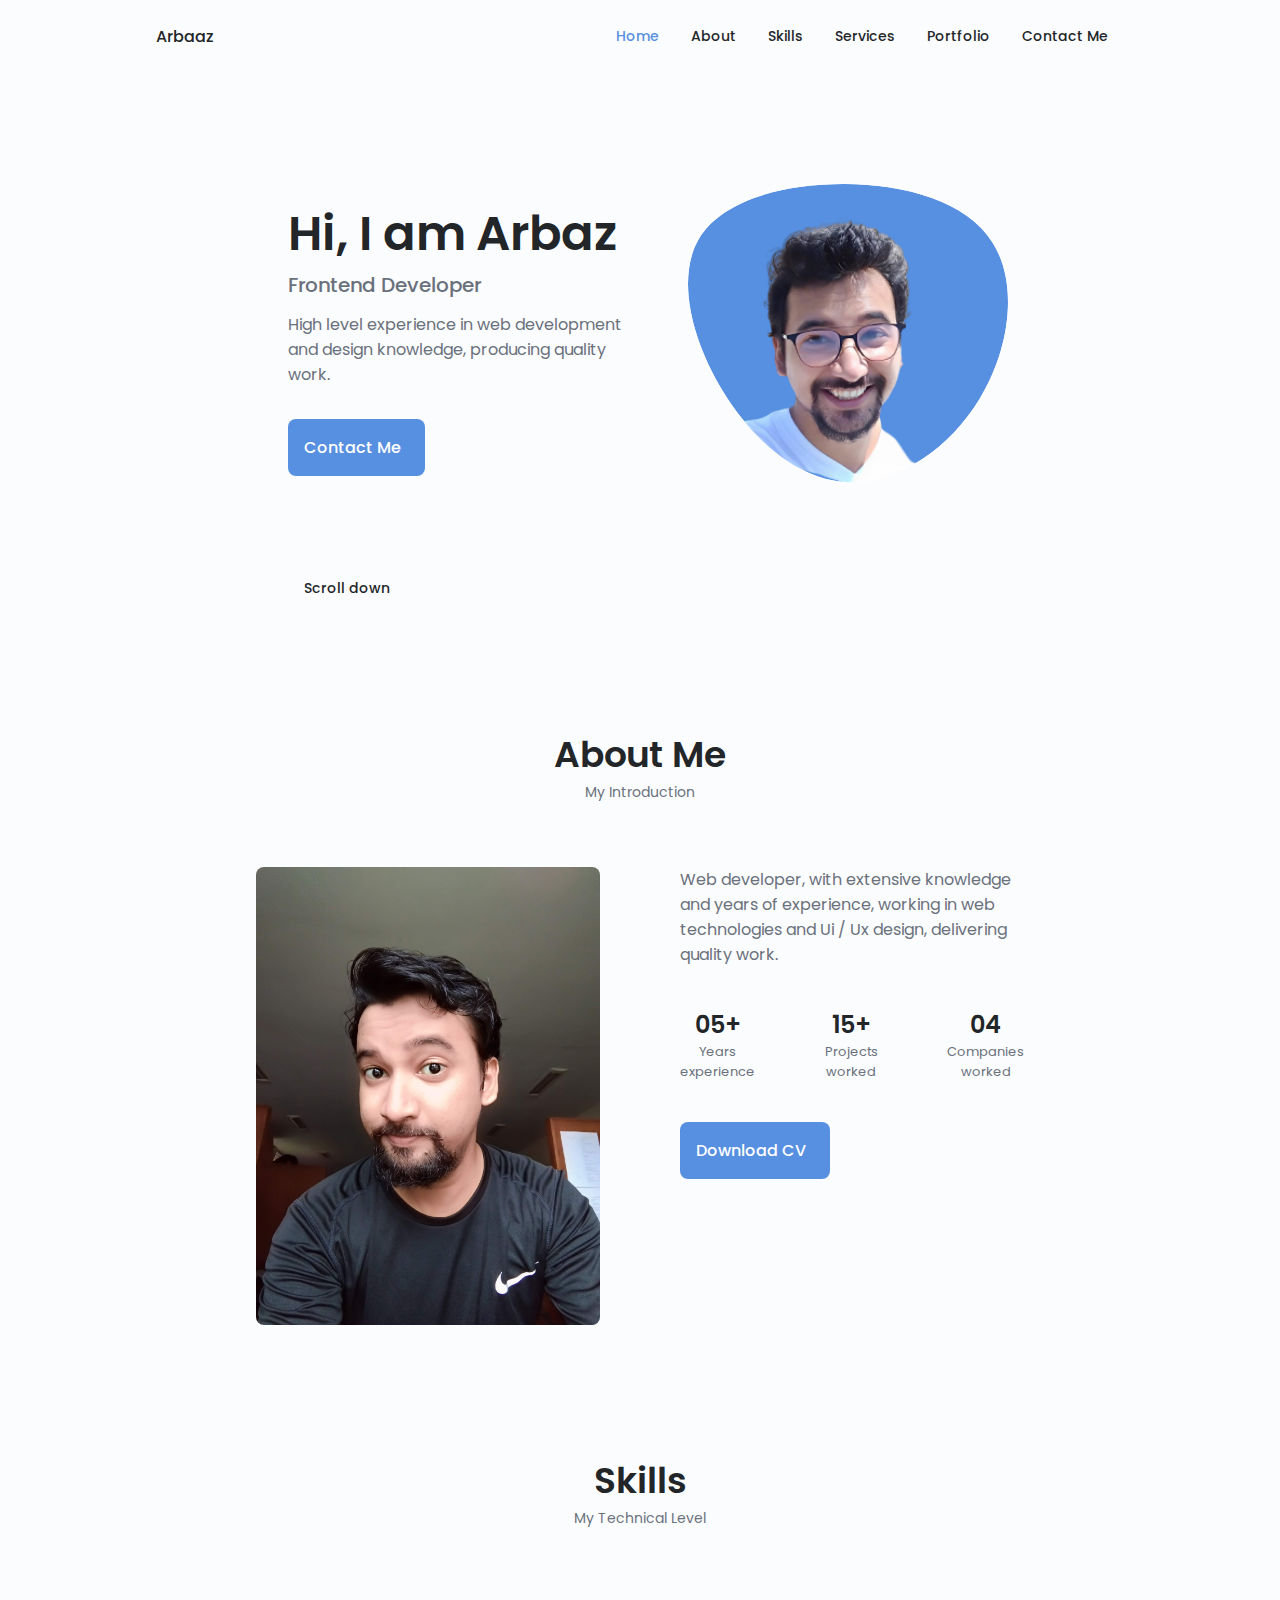
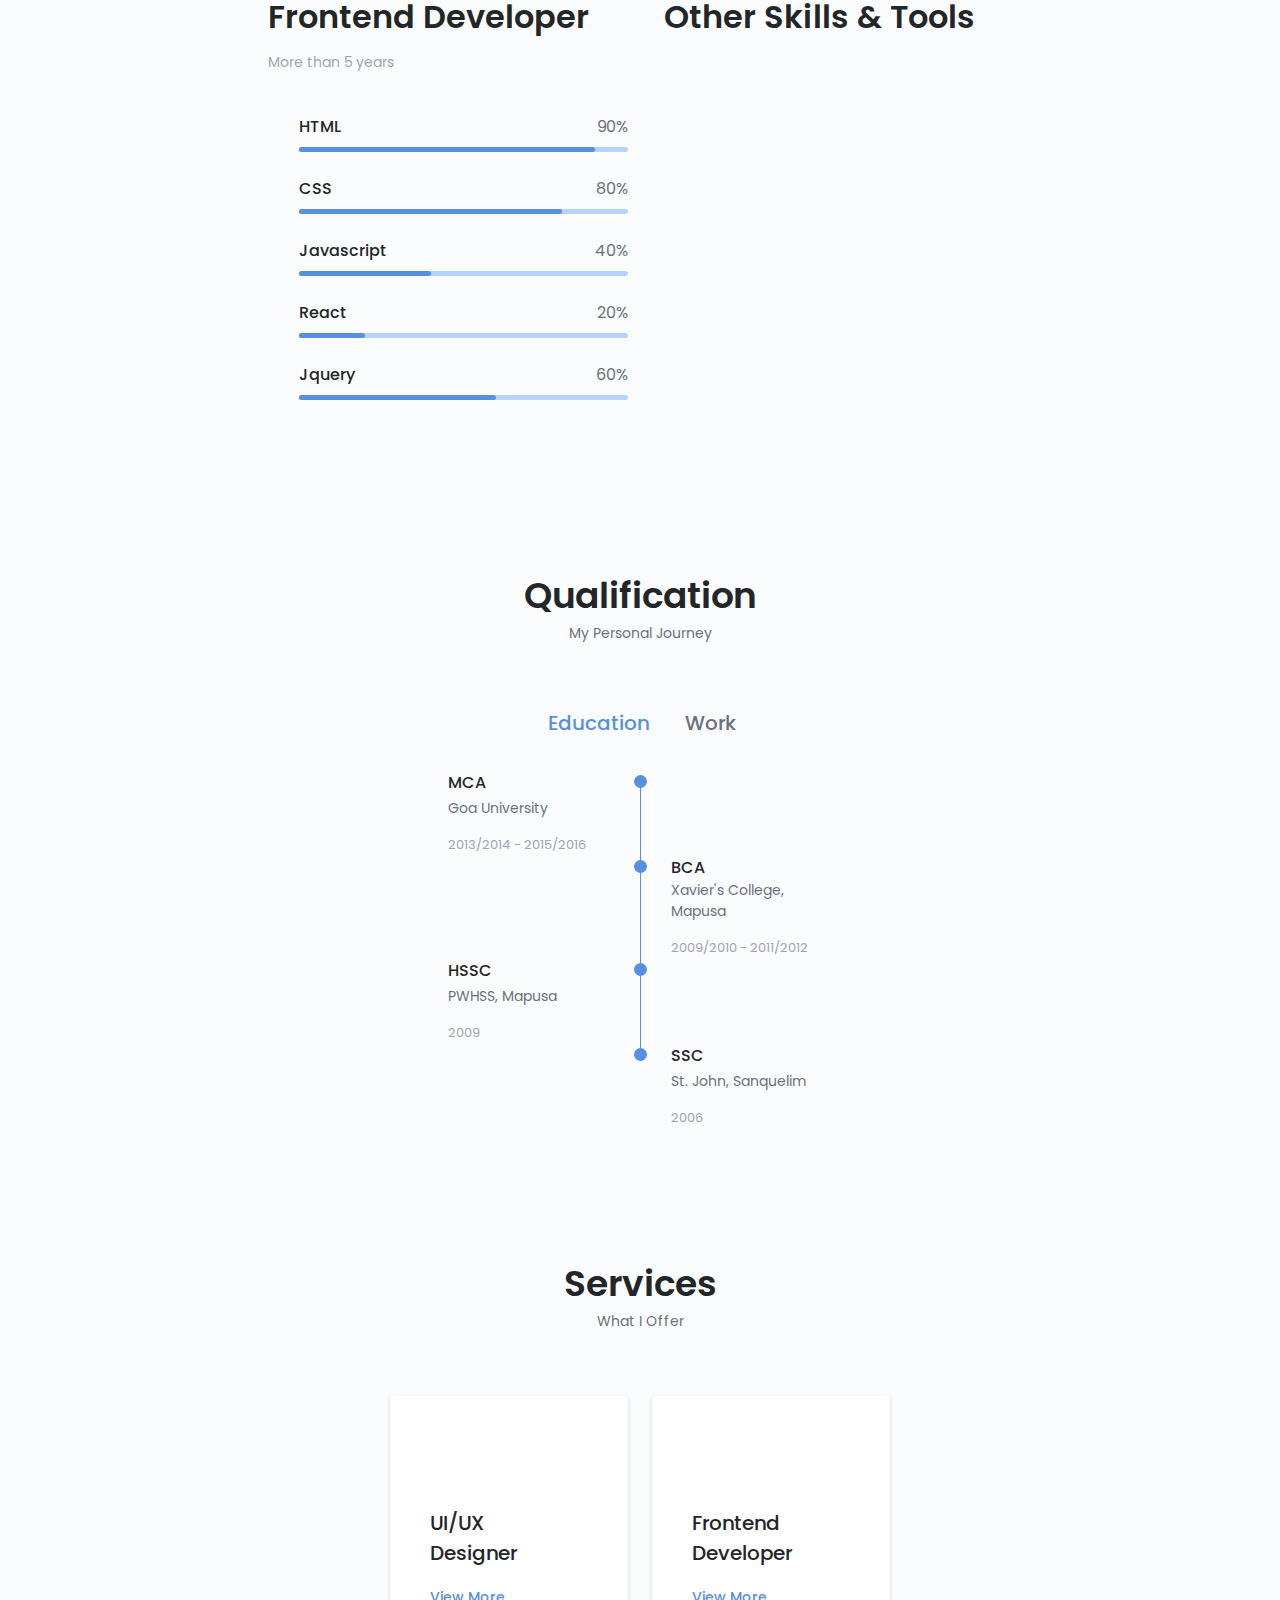
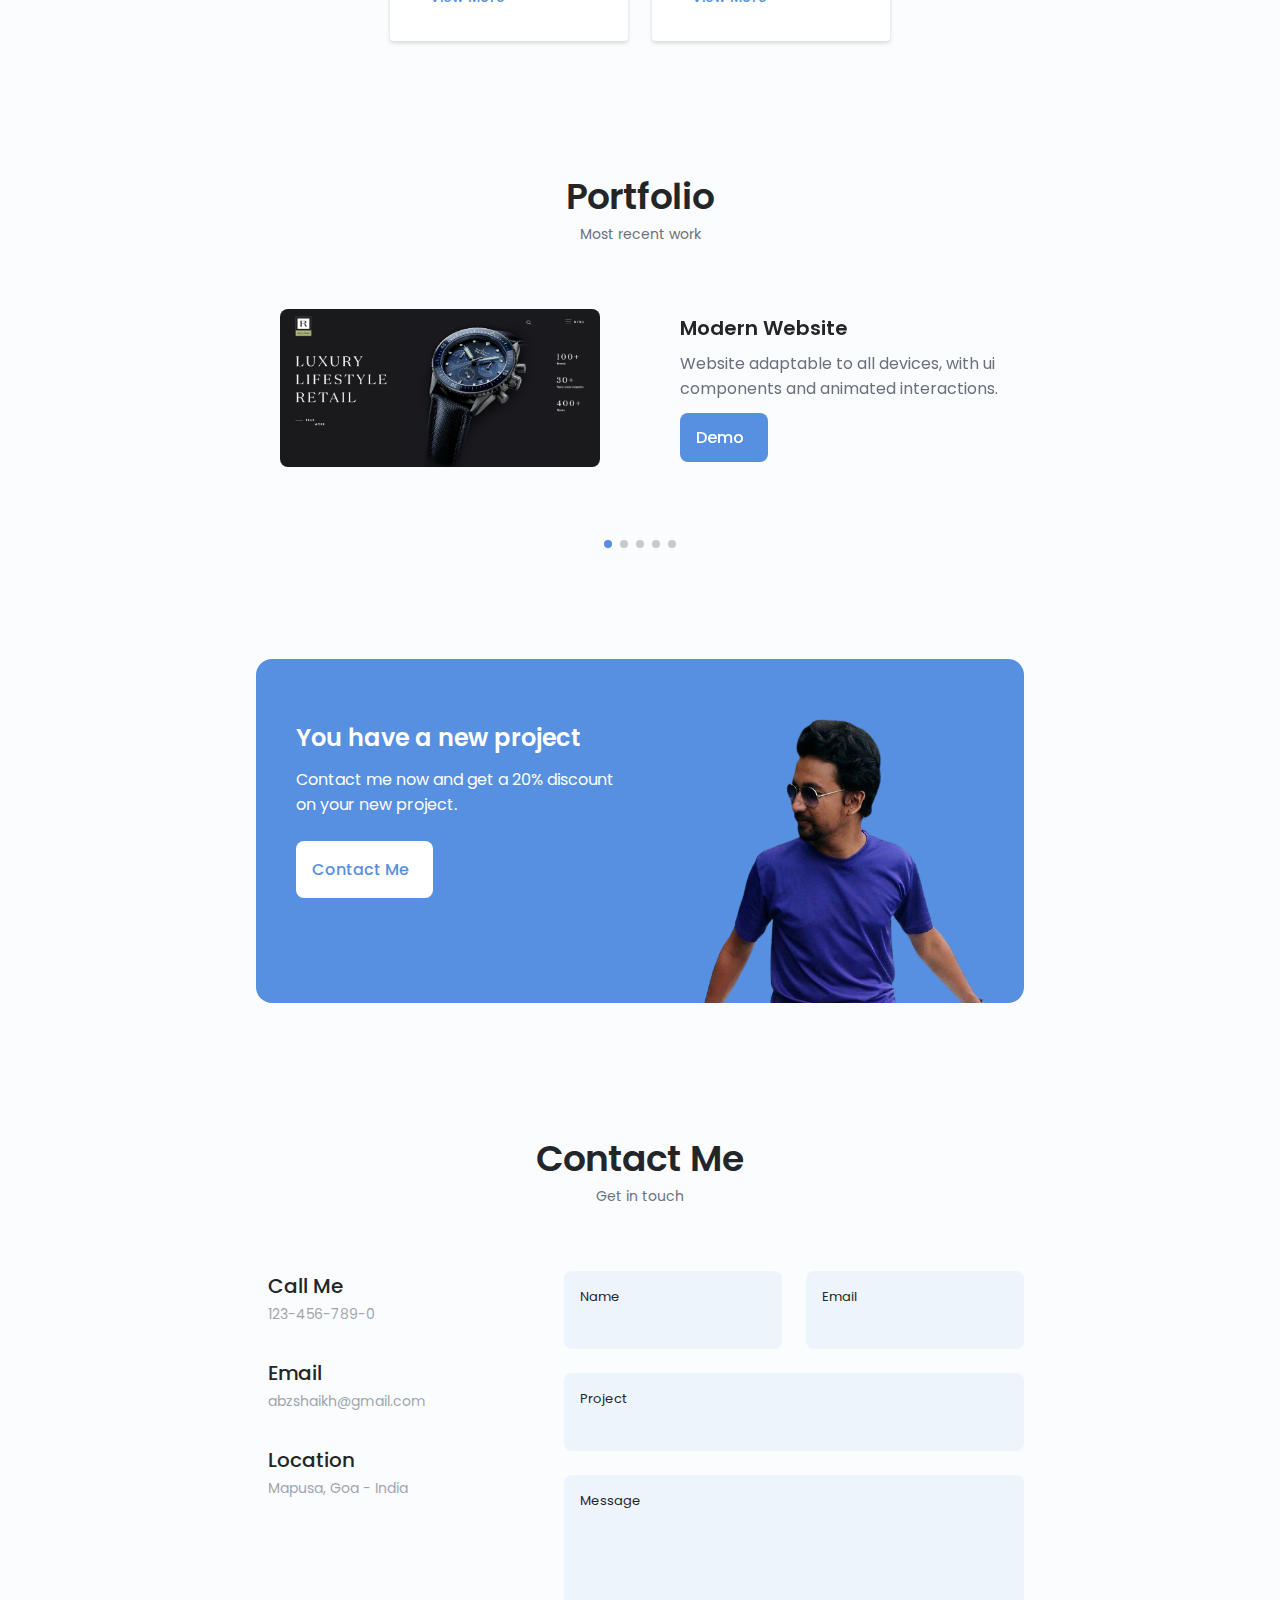
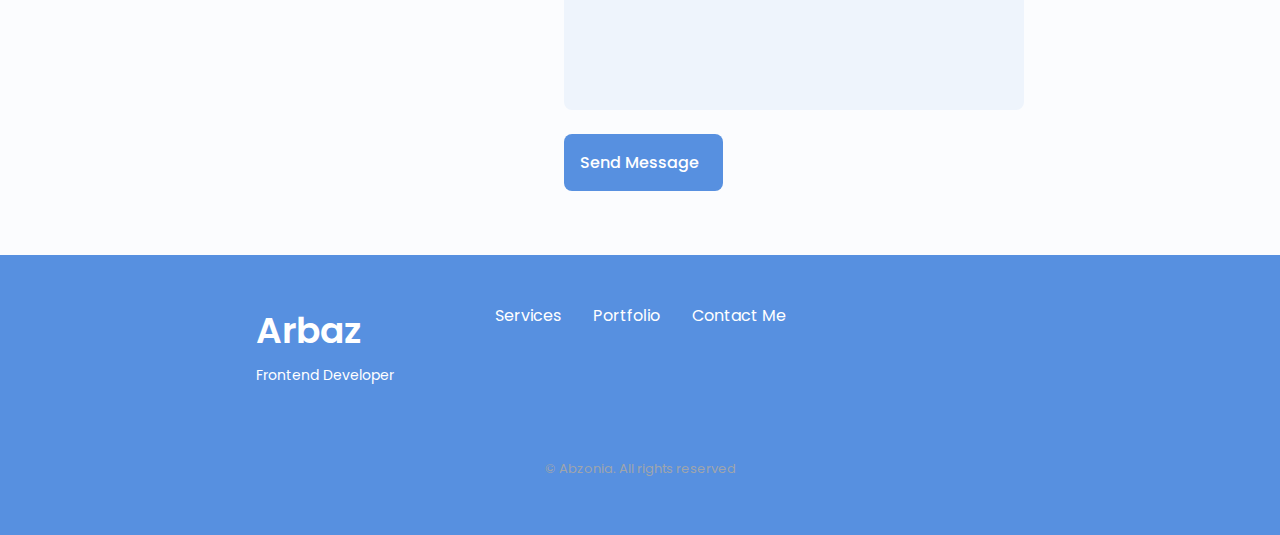
==== index.html @ 3b364644 "chnaged target of demo link" ====
<!DOCTYPE html>
    <html lang="en">
    <head>
        <meta charset="UTF-8">
        <meta name="viewport" content="width=device-width, initial-scale=1.0">

        <!--==================== UNICONS ====================-->
        <link rel="stylesheet" href="https://unicons.iconscout.com/release/v4.0.0/css/line.css">
        
        
        <!--==================== SWIPER CSS ====================-->
        <link rel="stylesheet" href="assets/css/swiper-bundle.min.css">
        
        <!--==================== CSS ====================-->
        <link rel="stylesheet" href="assets/css/styles.css">

        <title>Responsive Portfolio Website</title>
    </head>
    <body>
        <!--==================== HEADER ====================-->
        <header class="header" id="header">
            <nav class="nav container">
                <a href="#" class="nav__logo">Arbaaz</a>

                <div class="nav__menu" id="nav-menu">
                    <ul class="nav__list grid">
                        <li class="nav__item">
                            <a href="#home" class="nav__link active-link">
                                <i class="uil uil-estate nav__icon"></i> Home
                            </a>
                        </li>
                        <li class="nav__item">
                            <a href="#about" class="nav__link">
                                <i class="uil uil-user nav__icon"></i> About
                            </a>
                        </li>
                        <li class="nav__item">
                            <a href="#skills" class="nav__link">
                                <i class="uil uil-file-alt nav__icon"></i> Skills
                            </a>
                        </li>
                        <li class="nav__item">
                            <a href="#services" class="nav__link">
                                <i class="uil uil-briefcase-alt nav__icon"></i> Services
                            </a>
                        </li>
                        <li class="nav__item">
                            <a href="#portfolio" class="nav__link">
                                <i class="uil uil-scenery nav__icon"></i> Portfolio
                            </a>
                        </li>
                        <li class="nav__item">
                            <a href="#contact" class="nav__link">
                                <i class="uil uil-message nav__icon"></i> Contact Me
                            </a>
                        </li>
                    </ul>
                    <i class="uil uil-times nav__close" id="nav-close"></i>

                </div>

                <div class="nav__btns">
                    <!-- Theme change button -->
                    <i class="uil uil-moon change-theme" id="theme-button"></i>

                    <div class="nav__toggle" id="nav-toggle">
                        <i class="uil uil-apps"></i>
                    </div>
                </div>

            </nav>
        </header>

        <!--==================== MAIN ====================-->
        <main class="main">
            <!--==================== HOME ====================-->
            <section class="home section" id="home">
                <div class="home__container container grid">
                    <div class="home__content grid">
                        <div class="home__social">
                            <a href="https://www.linkedin.com/" target="_blank" class="home__social-icon">
                                <i class="uil uil-linkedin-alt"></i>
                            </a>
                            <a href="https://github.com/" target="_blank" class="home__social-icon">
                                <i class="uil uil-github-alt"></i>
                            </a>
                        </div>

                        <div class="home__img">
                            <svg class="home__blob" viewBox="0 0 200 187" xmlns="http://www.w3.org/2000/svg" xmlns:xlink="http://www.w3.org/1999/xlink">
                                <mask id="mask0" mask-type="alpha">
                                    <path d="M190.312 36.4879C206.582 62.1187 201.309 102.826 182.328 134.186C163.346 165.547 
                                    130.807 187.559 100.226 186.353C69.6454 185.297 41.0228 161.023 21.7403 129.362C2.45775 
                                    97.8511 -7.48481 59.1033 6.67581 34.5279C20.9871 10.1032 59.7028 -0.149132 97.9666 
                                    0.00163737C136.23 0.303176 174.193 10.857 190.312 36.4879Z"/>
                                </mask>
                                <g mask="url(#mask0)">
                                    <path d="M190.312 36.4879C206.582 62.1187 201.309 102.826 182.328 134.186C163.346 
                                    165.547 130.807 187.559 100.226 186.353C69.6454 185.297 41.0228 161.023 21.7403 
                                    129.362C2.45775 97.8511 -7.48481 59.1033 6.67581 34.5279C20.9871 10.1032 59.7028 
                                    -0.149132 97.9666 0.00163737C136.23 0.303176 174.193 10.857 190.312 36.4879Z"/>
                                    <image class="home__blob-img" x='-95' y="-30" href="assets/img/top-removebg.png"/>
                                </g>
                            </svg>
                        </div>

                        <div class="home__data">
                            <h1 class="home__title">Hi, I am Arbaz</h1>
                            <h3 class="home__subtitle">Frontend Developer</h3>
                            <p class="home__description">High level experience in web development and design knowledge, producing quality work.</p>
                            <a href="#contact" class="button button--flex">
                                Contact Me <i class="uil uil-message button__icon"></i>
                            </a>
                        </div>

                    </div>

                    <div class="home__scroll">
                        <a href="#about" class="home__scroll-button button--flex">
                            <i class="uil uil-mouse-alt home__scroll-mouse"></i>
                            <span class="home__scroll-name">Scroll down</span>
                            <i class="uil uil-arrow-down home__scroll-arrow"></i>
                        </a>
                    </div>

                </div>
            </section>

            <!--==================== ABOUT ====================-->
            <section class="about section" id="about">
                <h2 class="section__title">About Me</h2>
                <span class="section__subtitle">My Introduction</span>

                <div class="about__container container grid">
                    <img src="assets/img/middle.jpg" alt="" class="about__img">

                    <div class="about__data">
                        <p class="about__description">Web developer, with extensive knowledge and years of experience, working in web technologies and Ui / Ux design, delivering quality work.</p>
                        
                        <div class="about__info">
                            <div>
                                <span class="about__info-title">05+</span>
                                <span class="about__info-name">Years <br> experience</span>
                            </div>
                            <div>
                                <span class="about__info-title">15+</span> <!--18 total-->
                                <span class="about__info-name">Projects <br> worked</span>
                            </div>
                            <div>
                                <span class="about__info-title">04</span>
                                <span class="about__info-name">Companies <br> worked</span>
                            </div>
                        </div>

                        <div class="about__buttons">
                            <a download="" href="assets/pdf/Arbaaz.pdf" class="button button--flex">
                                Download CV <i class="uil uil-download-alt button__icon"></i>
                            </a>
                        </div>
                    </div>
                </div>
            </section>

            <!--==================== SKILLS ====================-->
            <section class="skills section" id="skills">
                <h2 class="section__title">Skills</h2>
                <span class="section__subtitle">My Technical Level</span>

                <div class="skills__container container grid">
                    <div>

                        <!-- SKILL 1 -->
                        <div class="skills__content skills__open">
                            <div class="skills__header">
                                <i class="uil uil-brackets-curly skills__icon"></i>

                                <div>
                                    <h1 class="skills__titles">Frontend Developer</h1>
                                    <span class="skills__subtitle">More than 5 years</span>
                                </div>

                                <i class="uil uil-angle-down skills__arrow"></i>
                            </div>

                            <div class="skills__list grid">

                                <div class="skills__data">
                                    <div class="skills__titles">
                                        <h3 class="skills__name">HTML</h3>
                                        <span class="skills__number">90%</span>
                                    </div>
                                    <div class="skills__bar">
                                        <span class="skills__percentage skills__html"></span>
                                    </div>
                                </div>

                                <div class="skills__data">
                                    <div class="skills__titles">
                                        <h3 class="skills__name">CSS</h3>
                                        <span class="skills__number">80%</span>
                                    </div>
                                    <div class="skills__bar">
                                        <span class="skills__percentage skills__css"></span>
                                    </div>
                                </div>

                                <div class="skills__data">
                                    <div class="skills__titles">
                                        <h3 class="skills__name">Javascript</h3>
                                        <span class="skills__number">40%</span>
                                    </div>
                                    <div class="skills__bar">
                                        <span class="skills__percentage skills__js"></span>
                                    </div>
                                </div>

                                <div class="skills__data">
                                    <div class="skills__titles">
                                        <h3 class="skills__name">React</h3>
                                        <span class="skills__number">20%</span>
                                    </div>
                                    <div class="skills__bar">
                                        <span class="skills__percentage skills__react"></span>
                                    </div>
                                </div>

                                <div class="skills__data">
                                    <div class="skills__titles">
                                        <h3 class="skills__name">Jquery</h3>
                                        <span class="skills__number">60%</span>
                                    </div>
                                    <div class="skills__bar">
                                        <span class="skills__percentage skills__jquery"></span>
                                    </div>
                                </div>

                            </div>
                        </div>

                    </div>

                    <div>
                        <!-- SKILL 2 -->
                        <div class="skills__content skills__close">
                            <div class="skills__header">
                                <i class="uil uil-constructor skills__icon"></i>

                                <div>
                                    <h1 class="skills__titles">Other Skills & Tools</h1>
                                    <!-- <span class="skills__subtitle">More than 5 years</span> -->
                                </div>

                                <i class="uil uil-angle-down skills__arrow"></i>
                            </div>

                            <div class="skills__list grid">

                                <div class="skills__data">
                                    <div class="skills__titles">
                                        <h3 class="skills__name">GSAP</h3>
                                        <span class="skills__number">40%</span>
                                    </div>
                                    <div class="skills__bar">
                                        <span class="skills__percentage skills__gsap"></span>
                                    </div>
                                </div>

                                <div class="skills__data">
                                    <div class="skills__titles">
                                        <h3 class="skills__name">Figma</h3>
                                        <span class="skills__number">30%</span>
                                    </div>
                                    <div class="skills__bar">
                                        <span class="skills__percentage skills__figma"></span>
                                    </div>
                                </div>

                                <div class="skills__data">
                                    <div class="skills__titles">
                                        <h3 class="skills__name">Communication</h3>
                                        <span class="skills__number">90%</span>
                                    </div>
                                    <div class="skills__bar">
                                        <span class="skills__percentage skills__comm"></span>
                                    </div>
                                </div>

                                <div class="skills__data">
                                    <div class="skills__titles">
                                        <h3 class="skills__name">Leadership</h3>
                                        <span class="skills__number">70%</span>
                                    </div>
                                    <div class="skills__bar">
                                        <span class="skills__percentage skills__lead"></span>
                                    </div>
                                </div>

                                <div class="skills__data">
                                    <div class="skills__titles">
                                        <h3 class="skills__name">Concrete5</h3>
                                        <span class="skills__number">40%</span>
                                    </div>
                                    <div class="skills__bar">
                                        <span class="skills__percentage skills__c5"></span>
                                    </div>
                                </div>

                            </div>
                        </div>
                    </div>
                </div>
            </section>

            <!--==================== QUALIFICATION ====================-->
            <section class="qualification section">
                <h2 class="section__title">Qualification</h2>
                <span class="section__subtitle">My Personal Journey</span>

                <div class="qualification__container container">
                    <div class="qualification__tabs">
                        <div class="qualification__button button--flex qualification__active" data-target='#education'>
                            <i class="uil uil-graduation-cap qualification__icon"></i>
                            Education
                        </div>
                        <div class="qualification__button button--flex" data-target="#work">
                            <i class="uil uil-briefcase-alt qualification__icon"></i>
                            Work
                        </div>
                    </div>

                    <div class="qualification__sections">
                        <!-- Qualification content 1 -->
                        <div class="qualification__content qualification__active" data-content id="education">
                            <!-- Qualification 1 -->
                            <div class="qualification__data">
                                <div>
                                    <h3 class="qualification__title">MCA</h3>
                                    <span class="qualification__subtitle">Goa University</span>
                                    <div class="qualification__calendar">
                                        <i class="uil uil-calendar-alt"></i>
                                        2013/2014 - 2015/2016
                                    </div>
                                </div>

                                <div>
                                    <span class="qualification__rounder"></span>
                                    <span class="qualification__line"></span>
                                </div>
                            </div>

                            <!-- Qualification 2 -->
                            <div class="qualification__data">
                                <div></div>
                                <div>
                                    <span class="qualification__rounder"></span>
                                    <span class="qualification__line"></span>
                                </div>
                                <div>
                                    <h3 class="qualification__title">BCA</h3>
                                    <span class="qualification__subtitle">Xavier's College, Mapusa</span>
                                    <div class="qualification__calendar">
                                        <i class="uil uil-calendar-alt"></i>
                                        2009/2010 - 2011/2012
                                    </div>
                                </div>
                            </div>

                            <!-- Qualification 3 -->
                            <div class="qualification__data">
                                <div>
                                    <h3 class="qualification__title">HSSC</h3>
                                    <span class="qualification__subtitle">PWHSS, Mapusa</span>
                                    <div class="qualification__calendar">
                                        <i class="uil uil-calendar-alt"></i>
                                        2009
                                    </div>
                                </div>

                                <div>
                                    <span class="qualification__rounder"></span>
                                    <span class="qualification__line"></span>
                                </div>
                            </div>

                            <!-- Qualification 4 -->
                            <div class="qualification__data">
                                <div></div>
                                <div>
                                    <span class="qualification__rounder"></span>
                                    <!-- <span class="qualification__line"></span> -->
                                </div>
                                <div>
                                    <h3 class="qualification__title">SSC</h3>
                                    <span class="qualification__subtitle">St. John, Sanquelim</span>
                                    <div class="qualification__calendar">
                                        <i class="uil uil-calendar-alt"></i>
                                        2006
                                    </div>
                                </div>
                            </div>

                        </div>

                        <!-- Qualification content 2 -->
                        <div class="qualification__content" data-content id="work">
                            <!-- Qualification 1 -->
                            <div class="qualification__data">
                                <div>
                                    <h3 class="qualification__title">Senior Software Engineer</h3>
                                    <span class="qualification__subtitle">Bidchat Software Development Pvt Ltd</span>
                                    <div class="qualification__calendar">
                                        <i class="uil uil-calendar-alt"></i>
                                        September 2021 - present
                                    </div>
                                </div>

                                <div>
                                    <span class="qualification__rounder"></span>
                                    <span class="qualification__line"></span>
                                </div>
                            </div>

                            <!-- Qualification 2 -->
                            <div class="qualification__data">
                                <div></div>
                                <div>
                                    <span class="qualification__rounder"></span>
                                    <span class="qualification__line"></span>
                                </div>
                                <div>
                                    <h3 class="qualification__title">Senior Frontend Developer</h3>
                                    <span class="qualification__subtitle">TenTwenty Digital Agency</span>
                                    <div class="qualification__calendar">
                                        <i class="uil uil-calendar-alt"></i>
                                        July 2020 - September 2021
                                    </div>
                                </div>
                            </div>

                            <!-- Qualification 3 -->
                            <div class="qualification__data">
                                <div>
                                    <h3 class="qualification__title">Lead UI Developer</h3>
                                    <span class="qualification__subtitle">Integrina Technologies Pvt Ltd</span>
                                    <div class="qualification__calendar">
                                        <i class="uil uil-calendar-alt"></i>
                                        June 2016 - March 2020
                                    </div>
                                </div>

                                <div>
                                    <span class="qualification__rounder"></span>
                                    <span class="qualification__line"></span>
                                </div>
                            </div>

                            <!-- Qualification 4 -->
                            <div class="qualification__data">
                                <div></div>
                                <div>
                                    <span class="qualification__rounder"></span>
                                    <!-- <span class="qualification__line"></span> -->
                                </div>
                                <div>
                                    <h3 class="qualification__title">Intern</h3>
                                    <span class="qualification__subtitle">Anant Infomedia Pvt Ltd</span>
                                    <div class="qualification__calendar">
                                        <i class="uil uil-calendar-alt"></i>
                                        Jan 2016 - May 2016
                                    </div>
                                </div>
                            </div>

                        </div>
                    </div>
                </div>

            </section>

            <!--==================== SERVICES ====================-->
            <section class="services section" id="services">
                <h2 class="section__title">Services</h2>
                <span class="section__subtitle">What I Offer</span>

                <div class="services__container container grid">
                    <!-- Services 1 -->
                    <div class="services__content">
                        <div>
                            <i class="uil uil-web-grid services__icon"></i>
                            <h3 class="services__title">UI/UX <br> Designer</h3>
                        </div>

                        <span class="button button--flex button--small button--link services__button">
                            View More
                            <i class="uil uil-arrow-right button__icon"></i>
                        </span>

                        <div class="services__modal">
                            <div class="services__modal-content">
                                <h4 class="services__modal-title">UI/UX <br> Designer</h4>
                                <i class="uil uil-times services__modal-close"></i>

                                <ul class="services__modal-sevices grid">
                                    <li class="services__modal-service">
                                        <i class="uil uil-check-circle services__modal-icon"></i>
                                        <p>I develop the user interface.</p>
                                    </li>
                                    <li class="services__modal-service">
                                        <i class="uil uil-check-circle services__modal-icon"></i>
                                        <p>I develop the wireframe and design.</p>
                                    </li>
                                    <li class="services__modal-service">
                                        <i class="uil uil-check-circle services__modal-icon"></i>
                                        <p>I create ux element interactions.</p>
                                    </li>
                                    <li class="services__modal-service">
                                        <i class="uil uil-check-circle services__modal-icon"></i>
                                        <p>I create the color theme to match your brand.</p>
                                    </li>
                                </ul>
                            </div>
                        </div>

                    </div>

                    <!-- Services 2 -->
                    <div class="services__content">
                        <div>
                            <i class="uil uil-arrow services__icon"></i>
                            <h3 class="services__title">Frontend <br> Developer</h3>
                        </div>

                        <span class="button button--flex button--small button--link services__button">
                            View More
                            <i class="uil uil-arrow-right button__icon"></i>
                        </span>

                        <div class="services__modal">
                            <div class="services__modal-content">
                                <h4 class="services__modal-title">Frontend <br> Developer</h4>
                                <i class="uil uil-times services__modal-close"></i>

                                <ul class="services__modal-sevices grid">
                                    <li class="services__modal-service">
                                        <i class="uil uil-check-circle services__modal-icon"></i>
                                        <p>Identify all elements required for the website.</p>
                                    </li>
                                    <li class="services__modal-service">
                                        <i class="uil uil-check-circle services__modal-icon"></i>
                                        <p>Web page development.</p>
                                    </li>
                                    <li class="services__modal-service">
                                        <i class="uil uil-check-circle services__modal-icon"></i>
                                        <p>Create 1:1 ratio of website based on wireframe.</p>
                                    </li>
                                    <li class="services__modal-service">
                                        <i class="uil uil-check-circle services__modal-icon"></i>
                                        <p>Use standard development practice for quick and easy development.</p>
                                    </li>
                                </ul>
                            </div>
                        </div>

                    </div>
                </div>
                

            </section>

            <!--==================== PORTFOLIO ====================-->
            <section class="portfolio section" id="portfolio">
                <h2 class="section__title">Portfolio</h2>
                <span class="section__subtitle">Most recent work</span>

                <div class="portfolio__container container swiper mySwiper">
                    <div class="swiper-wrapper">
                        <!-- Portfolio 1 -->
                        <div class="portfolio__content grid swiper-slide">
                            <img src="assets/img/rivoli.jpg" alt="" class="portfolio__img">

                            <div class="portfolio__data">
                                <h3 class="portfolio__title">Modern Website</h3>
                                <p class="portfolio__description">Website adaptable to all devices, with ui components and animated interactions.</p>

                                <a href="https://abzshaikh.github.io/rivoli/" target="_blank" class="button button--flex button--small portfolio__button">
                                    Demo
                                    <i class="uil uil-arrow-right button__icon"></i>
                                </a>
                            </div>
                        </div>

                        <!-- Portfolio 2 -->
                        <div class="portfolio__content grid swiper-slide">
                            <img src="assets/img/business.jpg" alt="" class="portfolio__img">

                            <div class="portfolio__data">
                                <h3 class="portfolio__title">Business Template Design</h3>
                                <p class="portfolio__description">Website adaptable to all devices.</p>

                                <a href="https://abzshaikh.github.io/business/" target="_blank" class="button button--flex button--small portfolio__button">
                                    Demo
                                    <i class="uil uil-arrow-right button__icon"></i>
                                </a>
                            </div>
                        </div>

                        <!-- Portfolio 3 -->
                        <div class="portfolio__content grid swiper-slide">
                            <img src="assets/img/verbal.jpg" alt="" class="portfolio__img">

                            <div class="portfolio__data">
                                <h3 class="portfolio__title">Store Website Design</h3>
                                <p class="portfolio__description">Website with ui components and animated interactions. Not adaptable to all devices.</p>

                                <a href="https://abzshaikh.github.io/verbalvisual/" target="_blank" class="button button--flex button--small portfolio__button">
                                    Demo
                                    <i class="uil uil-arrow-right button__icon"></i>
                                </a>
                            </div>
                        </div>

                        <!-- Portfolio 4 -->
                        <div class="portfolio__content grid swiper-slide">
                            <img src="assets/img/todolist.jpg" alt="" class="portfolio__img">

                            <div class="portfolio__data">
                                <h3 class="portfolio__title">To Do List</h3>
                                <p class="portfolio__description">Website adaptable to all devices. React-app with local storage.</p>

                                <a href="https://abzshaikh.github.io/to-do-app/" target="_blank" class="button button--flex button--small portfolio__button">
                                    Demo
                                    <i class="uil uil-arrow-right button__icon"></i>
                                </a>
                            </div>
                        </div>

                        <!-- Portfolio 5 -->
                        <div class="portfolio__content grid swiper-slide">
                            <img src="assets/img/socialbook.jpg" alt="" class="portfolio__img">

                            <div class="portfolio__data">
                                <h3 class="portfolio__title">Facebook like template</h3>
                                <p class="portfolio__description">Website with ui components similar to facebook. Not adaptable to all devices.</p>

                                <a href="https://abzshaikh.github.io/Social-Book/" target="_blank" class="button button--flex button--small portfolio__button">
                                    Demo
                                    <i class="uil uil-arrow-right button__icon"></i>
                                </a>
                            </div>
                        </div>


                    </div>

                    <div class="swiper-button-next">
                        <i class="uil uil-angle-right-b swiper__portfolio-icon"></i>
                    </div>
                    <div class="swiper-button-prev">
                        <i class="uil uil-angle-left-b swiper__portfolio-icon"></i>
                    </div>
                    <div class="swiper-pagination"></div>
                </div>
            </section>

            <!--==================== PROJECT IN MIND ====================-->
            <section class="project section">
                <div class="project__bg">
                    <div class="project__container container grid">
                        <div class="project__data">
                            <h2 class="project__title">You have a new project</h2>
                            <p class="project__description">Contact me now and get a 20% discount on your new project.</p>

                            <a href="#contact" class="button button--flex button--white">
                                Contact Me
                                <i class="uil uil-message project__icon button__icon"></i>
                            </a>
                        </div>
                        
                        <img src="assets/img/bottom.png" alt="" class="project__img">
                    </div>
                </div>
            </section>

            <!--==================== TESTIMONIAL ====================-->
            <!-- <section class="testimonial section">
                

            </section> -->

            <!--==================== CONTACT ME ====================-->
            <section class="contact section" id="contact">
                <h2 class="section__title">Contact Me</h2>
                <span class="section__subtitle">Get in touch</span>

                <div class="contact__container container grid">
                    <div>
                        <div class="contact__information">
                            <i class="uil uil-phone contact__icon"></i>

                            <div>
                                <h3 class="contact__title">Call Me</h3>
                                <span class="contact__subtitle">123-456-789-0</span>
                            </div>
                        </div>

                        <div class="contact__information">
                            <i class="uil uil-envelope contact__icon"></i>

                            <div>
                                <h3 class="contact__title">Email</h3>
                                <span class="contact__subtitle">abzshaikh@gmail.com</span>
                            </div>
                        </div>

                        <div class="contact__information">
                            <i class="uil uil-map-marker contact__icon"></i>

                            <div>
                                <h3 class="contact__title">Location</h3>
                                <span class="contact__subtitle">Mapusa, Goa - India</span>
                            </div>
                        </div>
                    </div>

                    <form action="" class="contact__form grid">
                        <div class="contact__inputs grid">
                            <div class="contact__content">
                                <label for="" class="contact__label">Name</label>
                                <input type="text" class="contact__input">
                            </div>

                            <div class="contact__content">
                                <label for="" class="contact__label">Email</label>
                                <input type="email" class="contact__input">
                            </div>
                        </div>

                        <div class="contact__content">
                            <label for="" class="contact__label">Project</label>
                            <input type="text" class="contact__input">
                        </div>
                        <div class="contact__content">
                            <label for="" class="contact__label">Message</label>
                            <textarea name="" id="" cols="0" rows="7" class="contact__input"></textarea>
                        </div>

                        <div>
                            <a href="#" class="button button--flex">
                                Send Message
                                <i class="uil uil-message button__icon"></i>
                            </a>
                        </div>
                    </form>
                </div>
            </section>
        </main>

        <!--==================== FOOTER ====================-->
        <footer class="footer">
            <div class="footer__bg">
                <div class="footer__container container grid">
                    <div>
                        <h1 class="footer__title">Arbaz</h1>
                        <span class="footer__subtitle">Frontend Developer</span>
                    </div>

                    <ul class="footer__links">
                        <li>
                            <a href="#services" class="footer__link">Services</a>
                        </li>
                        <li>
                            <a href="#portfolio" class="footer__link">Portfolio</a>
                        </li>
                        <li>
                            <a href="#contact" class="footer__link">Contact Me</a>
                        </li>
                    </ul>

                    <div class="footer__socials">
                        <a href="https://www.facebook.com/" target="_blank" class="footer__social">
                            <i class="uil uil-facebook-f"></i>
                        </a>
                        <a href="https://www.instagram.com/" target="_blank" class="footer__social">
                            <i class="uil uil-instagram"></i>
                        </a>
                    </div>

                </div>

                <p class="footer__copy">&#169; Abzonia. All rights reserved</p>
            </div>
        </footer>
        
        <!--==================== SCROLL TOP ====================-->
        <a href="#" class="scrollup" id="scroll-up">
            <i class="uil uil-arrow-up scrollup__icon"></i>
        </a>
        

        <!--==================== SWIPER JS ====================-->
        <script src="assets/js/swiper-bundle.min.js"></script>

        <!--==================== MAIN JS ====================-->
        <script src="assets/js/main.js"></script>
    </body>
</html>
---- assets/css/styles.css ----
/*==================== GOOGLE FONTS ====================*/
@import url("https://fonts.googleapis.com/css2?family=Poppins:wght@400;500;600&display=swap");

/*==================== VARIABLES CSS ====================*/
:root {
  --header-height: 3rem;

  /*========== Colors ==========*/
  /* Change favorite color */
  --hue-color: 250; /*Purple 250 - Green 142 - Blue 230 - Pink 340*/

  /* HSL color mode */
  --first-color: hsl(var(--hue-color), 69%, 61%);
  --first-color-second: hsl(var(--hue-color), 69%, 61%);
  --first-color-alt: hsl(var(--hue-color), 57%, 53%);
  --first-color-lighter: hsl(var(--hue-color), 92%, 85%);
  --title-color: hsl(var(--hue-color), 8%, 15%);
  --text-color: hsl(var(--hue-color), 8%, 45%);
  --text-color-light: hsl(var(--hue-color), 8%, 65%);
  --input-color: hsl(var(--hue-color), 70%, 96%);
  --body-color: hsl(var(--hue-color), 60%, 99%);
  --container-color: #fff;
  --scroll-bar-color: hsl(var(--hue-color), 12%, 90%);
  --scroll-thumb-color: hsl(var(--hue-color), 12%, 80%);

  /*========== Font and typography ==========*/
  --body-font: "Poppins", sans-serif;

  /* .5rem = 8px, 1rem = 16px, 1.5rem = 24px ... */
  --big-font-size: 2rem;
  --h1-font-size: 1.5rem;
  --h2-font-size: 1.25rem;
  --h3-font-size: 1.125rem;
  --normal-font-size: 0.938rem;
  --small-font-size: 0.813rem;
  --smaller-font-size: 0.75rem;

  /*========== Font weight ==========*/
  --font-medium: 500;
  --font-semi-bold: 600;

  /*========== Margenes Bottom ==========*/
  /* .25rem = 4px, .5rem = 8px, .75rem = 12px ... */
  --mb-0-25: 0.25rem;
  --mb-0-5: 0.5rem;
  --mb-0-75: 0.75rem;
  --mb-1: 1rem;
  --mb-1-5: 1.5rem;
  --mb-2: 2rem;
  --mb-2-5: 2.5rem;
  --mb-3: 3rem;

  /*========== z index ==========*/
  --z-tooltip: 10;
  --z-fixed: 100;
  --z-modal: 1000;
}

/* Font size for large devices */
@media screen and (min-width: 968px) {
  :root {
    --big-font-size: 3rem;
    --h1-font-size: 2.25rem;
    --h2-font-size: 1.5rem;
    --h3-font-size: 1.25rem;
    --normal-font-size: 1rem;
    --small-font-size: 0.875rem;
    --smaller-font-size: 0.813rem;
  }
}

/*========== Variables Dark theme ==========*/
body.dark-theme {
  /* HSL color mode */
  --first-color-second: hsl(var(--hue-color), 30%, 8%);
  --title-color: hsl(var(--hue-color), 8%, 95%);
  --text-color: hsl(var(--hue-color), 8%, 75%);
  --input-color: hsl(var(--hue-color), 29%, 16%);
  --body-color: hsl(var(--hue-color), 28%, 12%);
  --container-color: hsl(var(--hue-color), 29%, 16%);
  --scroll-bar-color: hsl(var(--hue-color), 12%, 48%);
  --scroll-thumb-color: hsl(var(--hue-color), 12%, 36%);
}

/*========== Button Dark/Light ==========*/
.nav__btns {
  display: flex;
  align-items: center;
}

.change-theme {
  font-size: 1.25rem;
  color: var(--title-color);
  margin-right: var(--mb-1);
  cursor: pointer;
}

.change-theme:hover {
  color: var(--first-color);
}

/*==================== BASE ====================*/
* {
  box-sizing: border-box;
  padding: 0;
  margin: 0;
}

html {
  scroll-behavior: smooth;
}

body {
  margin: 0 0 var(--header-height) 0;
  font-family: var(--body-font);
  font-size: var(--normal-font-size);
  background: var(--body-color);
  color: var(--text-color);
}

h1,
h2,
h3,
h4 {
  color: var(--title-color);
  font-weight: var(--font-semi-bold);
}

ul {
  list-style: none;
}

a {
  text-decoration: none;
}

img {
  max-width: 100%;
  height: auto;
}

/*==================== REUSABLE CSS CLASSES ====================*/
.section {
  padding: 2rem 0 4rem;
}

.section__title {
  font-size: var(--h1-font-size);
}

.section__subtitle {
  display: block;
  font-size: var(--small-font-size);
  margin-bottom: var(--mb-3);
}

.section__title,
.section__subtitle {
  text-align: center;
}

/*==================== LAYOUT ====================*/
.container {
  max-width: 768px;
  margin-left: var(--mb-1-5);
  margin-right: var(--mb-1-5);
}

.grid {
  display: grid;
  gap: 1.5rem;
}

.header {
  width: 100%;
  position: fixed;
  bottom: 0;
  left: 0;
  z-index: var(--z-fixed);
  background: var(--body-color);
}

/*==================== NAV ====================*/
.nav {
  max-width: 968px;
  height: var(--header-height);
  display: flex;
  justify-content: space-between;
  align-items: center;
}

.nav__logo,
.nav__toggle {
  color: var(--title-color);
  font-weight: var(--font-medium);
}

.nav__logo:hover {
  color: var(--first-color);
}

.nav__toggle {
  font-size: 1.1rem;
  cursor: pointer;
}

.nav__toggle:hover {
  color: var(--first-color);
}

@media screen and (max-width: 767px) {
  .nav__menu {
    position: fixed;
    bottom: -100%;
    left: 0;
    width: 100%;
    background: var(--body-color);
    padding: 2rem 1.5rem 4rem;
    box-shadow: 0 -1px 4px rgba(0, 0, 0, 0.15);
    border-radius: 1.5rem 1.5rem 0 0;
    transition: 0.5s;
  }
}

.nav__list {
  grid-template-columns: repeat(3, 1fr);
  gap: 2rem;
}

.nav__link {
  display: flex;
  flex-direction: column;
  align-items: center;
  font-size: var(--small-font-size);
  color: var(--title-color);
  font-weight: var(--font-medium);
}

.nav__link:hover {
  color: var(--first-color);
}

.nav__icon {
  font-size: 1.2rem;
}

.nav__close {
  position: absolute;
  right: 1.3rem;
  bottom: 0.5rem;
  font-size: 1.5rem;
  cursor: pointer;
  color: var(--first-color);
}

.nav__close:hover {
  color: var(--first-color-alt);
}

/* show menu */
.show-menu {
  bottom: 0;
}

/* Active link */
.active-link {
  color: var(--first-color);
}

/* Change background header */
.scroll-header {
  box-shadow: 0 -1px 4px rgba(0, 0, 0, 0.15);
}

/*==================== HOME ====================*/
.home__container {
  gap: 1rem;
}

.home__content {
  grid-template-columns: 0.5fr 3fr;
  padding-top: 3.5rem;
  align-items: center;
}

.home__social {
  display: grid;
  grid-template-columns: max-content;
  row-gap: 1rem;
}

.home__social-icon {
  font-size: 1.25rem;
  color: var(--first-color);
}

.home__social-icon:hover {
  color: var(--first-color-alt);
}

.home__blob {
  width: 200px;
  fill: var(--first-color);
}

.home__blob-img {
  width: 390px;
}

.home__data {
  grid-column: 1/3;
}

.home__title {
  font-size: var(--big-font-size);
}

.home__subtitle {
  font-size: var(--h3-font-size);
  color: var(--text-color);
  font-weight: var(--font-medium);
  margin-bottom: var(--mb-0-75);
}

.home__description {
  margin-bottom: var(--mb-2);
}

.home__scroll {
  display: none;
}

.home__scroll-button {
  color: var(--first-color);
  transition: 0.5s;
}

.home__scroll-button:hover {
  transform: translateY(0.25rem);
}

.home__scroll-mouse {
  font-size: 2rem;
}

.home__scroll-name {
  font-size: var(--small-font-size);
  color: var(--title-color);
  font-weight: var(--font-medium);
  margin-right: var(--mb-0-25);
}

.home__scroll-arrow {
  font-size: 1.25rem;
}

/*==================== BUTTONS ====================*/
.button {
  display: inline-block;
  background: var(--first-color);
  color: #fff;
  padding: 1rem;
  border-radius: 0.5rem;
  font-weight: var(--font-medium);
}

.button:hover {
  background: var(--first-color-alt);
}

.button__icon {
  font-size: 1.25rem;
  margin-left: var(--mb-0-5);
  transition: 0.5s;
}

.button--white {
  background: #fff;
  color: var(--first-color);
}

.button--white:hover {
  background: #fff;
}

.button--flex {
  display: inline-flex;
  align-items: center;
}

.button--small {
  padding: 0.75rem 1rem;
}

.button--link {
  padding: 0;
  background: transparent;
  color: var(--first-color);
}

.button--link:hover {
  background: transparent;
  color: var(--first-color-alt);
}

/*==================== ABOUT ====================*/
.about__img {
  width: 200px;
  border-radius: 0.5rem;
  justify-self: center;
  align-self: center;
}

.about__description {
  text-align: center;
  margin-bottom: var(--mb-2-5);
}

.about__info {
  display: flex;
  justify-content: space-evenly;
  margin-bottom: var(--mb-2-5);
}

.about__info-name {
  font-size: var(--smaller-font-size);
}

.about__info-title {
  font-size: var(--h2-font-size);
  font-weight: var(--font-semi-bold);
  color: var(--title-color);
}

.about__info-name,
.about__info-title {
  display: block;
  text-align: center;
}

.about__buttons {
  display: flex;
  justify-content: center;
}

/*==================== SKILLS ====================*/
.skills__container {
  row-gap: 0;
}

.skills__header {
  display: flex;
  align-items: center;
  margin-bottom: var(--mb-2-5);
  cursor: pointer;
}

.skills__icon,
.skills__arrow {
  font-size: 2rem;
  color: var(--first-color);
}

.skills__icon {
  margin-right: var(--mb-0-75);
}

.skills__title {
  font-size: var(--h3-font-size);
}

.skills__subtitle {
  font-size: var(--small-font-size);
  color: var(--text-color-light);
}

.skills__arrow {
  margin-left: auto;
  transition: 0.4s;
}

.skills__list {
  row-gap: 1.5rem;
  padding-left: 2.7rem;
}

.skills__titles {
  display: flex;
  justify-content: space-between;
  margin-bottom: var(--mb-0-5);
}

.skills__name {
  font-size: var(--normal-font-size);
  font-weight: var(--font-medium);
}

.skills__bar,
.skills__percentage {
  height: 5px;
  border-radius: 0.25rem;
}

.skills__bar {
  background: var(--first-color-lighter);
}

.skills__percentage {
  display: block;
  background: var(--first-color);
}

.skills__html {
  width: 90%;
}
.skills__css {
  width: 80%;
}
.skills__jquery {
  width: 60%;
}
.skills__js {
  width: 40%;
}
.skills__react {
  width: 20%;
}
.skills__gsap {
  width: 40%;
}
.skills__figma {
  width: 30%;
}
.skills__comm {
  width: 90%;
}
.skills__lead {
  width: 70%;
}
.skills__c5 {
  width: 40%;
}

.skills__close .skills__list {
  height: 0;
  overflow: hidden;
}
.skills__open .skills__list {
  height: max-content;
  margin-bottom: var(--mb-2-5);
}

.skills__open .skills__arrow {
  transform: rotate(-180deg);
}

/*==================== QUALIFICATION ====================*/
.qualification__tabs {
  display: flex;
  justify-content: space-evenly;
  margin-bottom: var(--mb-2);
}

.qualification__button {
  font-size: var(--h3-font-size);
  font-weight: var(--font-medium);
  cursor: pointer;
}

.qualification__button:hover {
  color: var(--first-color);
}

.qualification__icon {
  font-size: 1.8rem;
  margin-right: var(--mb-0-25);
}

.qualification__data {
  display: grid;
  grid-template-columns: 1fr max-content 1fr;
  column-gap: 1.5rem;
}

.qualification__title {
  font-size: var(--normal-font-size);
  font-weight: var(--font-medium);
}

.qualification__subtitle {
  display: inline-block;
  font-size: var(--small-font-size);
  margin-bottom: var(--mb-1);
}

.qualification__calendar {
  font-size: var(--smaller-font-size);
  color: var(--text-color-light);
}

.qualification__rounder {
  display: inline-block;
  width: 13px;
  height: 13px;
  background: var(--first-color);
  border-radius: 50%;
}

.qualification__line {
  display: block;
  width: 1px;
  height: 100%;
  background: var(--first-color);
  transform: translate(6px, -7px);
}

.qualification [data-content] {
  display: none;
}

.qualification__active[data-content] {
  display: block;
}

.qualification__button.qualification__active {
  color: var(--first-color);
}

/*==================== SERVICES ====================*/
.services__container {
  gap: 1.5rem;
  grid-template-columns: repeat(2, 1fr);
}

.services__content {
  position: relative;
  background: var(--container-color);
  padding: 3.5rem 0.5rem 1.25rem 1.5rem;
  border-radius: 0.25rem;
  box-shadow: 0 2px 4px rgba(0, 0, 0, 0.15);
  transition: 0.5s;
}

.services__content:hover {
  box-shadow: 0 4px 8px rgba(0, 0, 0, 0.15);
}

.services__icon {
  display: block;
  font-size: 1.5rem;
  color: var(--first-color);
  margin-bottom: var(--mb-1);
}

.services__title {
  font-size: var(--h3-font-size);
  margin-bottom: var(--mb-1);
  font-weight: var(--font-medium);
}

.services__button {
  cursor: pointer;
  font-size: var(--small-font-size);
}

.services__button:hover .button__icon {
  transform: translateX(0.25rem);
}

.services__modal {
  position: fixed;
  top: 0;
  left: 0;
  right: 0;
  bottom: 0;
  background: rgba(0, 0, 0, 0.5);
  display: flex;
  align-items: center;
  justify-content: center;
  padding: 0 1rem;
  z-index: var(--z-modal);
  opacity: 0;
  visibility: hidden;
  transition: 0.5s;
}

.services__modal-content {
  position: relative;
  background: var(--container-color);
  padding: 1.5rem;
  border-radius: 0.5rem;
}

.services__modal-services {
  row-gap: 1rem;
}

.services__modal-service {
  display: flex;
}

.services__modal-title {
  font-size: var(--h3-font-size);
  font-weight: var(--font-medium);
  margin-bottom: var(--mb-1-5);
}

.services__modal-close {
  position: absolute;
  top: 1rem;
  right: 1rem;
  font-size: 1.5rem;
  color: var(--first-color);
  cursor: pointer;
}

.services__modal-icon {
  color: var(--first-color);
  margin-right: var(--mb-0-25);
}

/* Active Modal */
.active-modal {
  opacity: 1;
  visibility: visible;
}

/*==================== PORTFOLIO ====================*/
.portfolio__container {
  overflow: initial;
  position: relative;
}

.portfolio__content {
  padding: 0 1.5rem;
}

.portfolio__img {
  width: 305px;
  border-radius: 0.5rem;
  justify-self: center;
}

.portfolio__title {
  font-size: var(--h3-font-size);
  margin-bottom: var(--mb-0-5);
}

.portfolio__description {
  margin-bottom: var(--mb-0-75);
}

.portfolio__button:hover .button__icon {
  transform: translateX(0.25rem);
}

.swiper-button-prev:after,
.swiper-button-next:after {
  content: "";
}

.swiper__portfolio-icon {
  font-size: 2rem;
  color: var(--first-color);
}

.swiper-button-prev {
  left: -0.5rem;
}
.swiper-button-next {
  right: -0.5rem;
}

.swiper-container-horizontal > .swiper-pagination-bullets {
  bottom: -2.5rem;
}

.swiper-pagination-bullet-active {
  background: var(--first-color);
}

.swiper-button-prev,
.swiper-button-next,
.swiper-pagination-bullet {
  outline: none;
}

/*==================== PROJECT IN MIND ====================*/
.project {
  text-align: center;
}

.project__bg {
  background: var(--first-color-second);
  padding-top: 3rem;
}

.project__title {
  font-size: var(--h2-font-size);
  margin-bottom: var(--mb-0-75);
}

.project__description {
  margin-bottom: var(--mb-1-5);
}

.project__title,
.project__description {
  color: #fff;
}

.project__img {
  width: 302px;
  justify-self: center;
}

/*==================== TESTIMONIAL ====================*/

/*==================== CONTACT ME ====================*/
.contact__container {
  row-gap: 3rem;
}

.contact__information {
  display: flex;
  margin-bottom: var(--mb-2);
}

.contact__icon {
  font-size: 2rem;
  color: var(--first-color);
  margin-right: var(--mb-0-75);
}

.contact__title {
  font-size: var(--h3-font-size);
  font-weight: var(--font-medium);
}

.contact__subtitle {
  font-size: var(--small-font-size);
  color: var(--text-color-light);
}

.contact__content {
  background: var(--input-color);
  border-radius: 0.5rem;
  padding: 0.75rem 1rem 0.25rem;
}

.contact__label {
  font-size: var(--smaller-font-size);
  color: var(--title-color);
}

.contact__input {
  width: 100%;
  background: var(--input-color);
  color: var(--text-color);
  font-family: var(--body-font);
  font-size: var(--normal-font-size);
  border: none;
  outline: none;
  padding: 0.25rem 0.5rem 0.5rem 0;
  resize: none;
}

/*==================== FOOTER ====================*/
.footer {
  padding-top: 2rem;
}

.footer__container {
  row-gap: 3.5rem;
}

.footer__bg {
  background: var(--first-color-second);
  padding: 2rem 0 3rem;
}

.footer__title {
  font-size: var(--h1-font-size);
  margin-bottom: var(--mb-0-25);
}

.footer__subtitle {
  font-size: var(--small-font-size);
}

.footer__links {
  display: flex;
  flex-direction: column;
  row-gap: 1.5rem;
}

.footer__link:hover {
  color: var(--first-color-lighter);
}

.footer__social {
  font-size: 1.25rem;
  margin-right: var(--mb-1-5);
}

.footer__social:hover {
  color: var(--first-color-lighter);
}

.footer__copy {
  font-size: var(--smaller-font-size);
  text-align: center;
  color: var(--text-color-light);
  margin-top: var(--mb-3);
}

.footer__title,
.footer__subtitle,
.footer__link,
.footer__social {
  color: #fff;
}

/*========== SCROLL UP ==========*/
.scrollup {
  position: fixed;
  right: 1rem;
  bottom: -20%;
  background: var(--first-color);
  opacity: 0.8;
  padding: 0 0.3rem;
  border-radius: 0.4rem;
  z-index: var(--z-tooltip);
  transition: 0.3s;
}

.scrollup:hover {
  background: var(--first-color-alt);
}

.scrollup__icon {
  font-size: 1.5rem;
  color: #fff;
}

/* Show scroll */
.show-scroll {
  bottom: 5rem;
}

/*========== SCROLL BAR ==========*/
::-webkit-scrollbar {
  width: 0.6rem;
  background: var(--scroll-bar-color);
  border-radius: 0.5rem;
}

::-webkit-scrollbar-thumb {
  background: var(--scroll-thumb-color);
  border-radius: 0.5rem;
}

::-webkit-scrollbar-thumb:hover {
  background: var(--text-color-light);
}

/*==================== MEDIA QUERIES ====================*/
/* For small devices */
@media screen and (max-width: 350px) {
  .container {
    margin-left: var(--mb-1);
    margin-right: var(--mb-1);
  }

  .nav__menu {
    padding: 2rem 0.25rem 4rem;
  }

  .nav__list {
    column-gap: 0;
  }

  .home__content {
    grid-template-columns: 0.25fr 3fr;
  }

  .home__blob {
    width: 180px;
  }

  .skills__titles {
    font-size: var(--normal-font-size);
  }

  .qualification__data {
    gap: 0.5rem;
  }

  .services__container {
    grid-template-columns: max-content;
    justify-content: center;
  }

  .services__content {
    padding-right: 3.5rem;
  }

  .services__modal {
    padding: 0 0.5rem;
  }

  .project__img {
    width: 200px;
  }

  .testimonial__data,
  .testimonial__header {
    flex-direction: column;
    align-items: center;
  }

  .testimonial__img {
    margin-right: 0;
    margin-bottom: var(--mb-0-25);
  }

  .testimonial__data,
  .testimonial__description {
    text-align: center;
  }
}

/* For medium devices */
@media screen and (min-width: 568px) {
  .home__content {
    grid-template-columns: max-content 1fr 1fr;
  }

  .home__data {
    grid-column: initial;
  }

  .home__img {
    order: 1;
    justify-self: center;
  }

  .about__container,
  .skills__container,
  .portfolio__content,
  .project__container,
  .contact__container,
  .footer__container {
    grid-template-columns: repeat(2, 1fr);
  }

  .qualification__sections {
    display: grid;
    grid-template-columns: 0.6fr;
    justify-content: center;
  }
}

@media screen and (min-width: 768px) {
  .container {
    margin-left: auto;
    margin-right: auto;
  }

  body {
    margin: 0;
  }

  .section {
    padding: 6rem 0 2rem;
  }

  .section__subtitle {
    margin-bottom: 4rem;
  }

  .header {
    top: 0;
    bottom: initial;
  }

  .header,
  .main,
  .footer__container {
    padding: 0 1rem;
  }

  .nav {
    height: calc(var(--header-height) + 1.5rem);
    column-gap: 1rem;
  }

  .nav__icon,
  .nav__close,
  .nav__toggle {
    display: none;
  }

  .nav__list {
    display: flex;
    column-gap: 2rem;
  }

  .nav__menu {
    margin-left: auto;
  }

  .change-theme {
    margin: 0;
  }

  .home__container {
    row-gap: 5rem;
  }

  .home__content {
    padding-top: 5.5rem;
    column-gap: 2rem;
  }

  .home__blob {
    width: 270px;
  }

  .home__scroll {
    display: block;
  }

  .home__scroll-button {
    margin-left: 3rem;
  }

  .about__container {
    column-gap: 5rem;
  }

  .about__img {
    width: 350px;
  }

  .about__description {
    text-align: initial;
  }

  .about__info {
    justify-content: space-between;
  }

  .about__buttons {
    justify-content: initial;
  }

  .qualification__tabs {
    justify-content: center;
  }

  .qualification__button {
    margin: 0 var(--mb-1);
  }

  .qualification__sections {
    grid-template-columns: 0.5fr;
  }

  .services__container {
    grid-template-columns: repeat(2, 218px);
    justify-content: center;
  }

  .services__icon {
    font-size: 2rem;
  }

  .services__content {
    padding: 6rem 0 2rem 2.5rem;
  }

  .services__modal-content {
    width: 450px;
  }

  .portfolio__img {
    width: 350px;
  }

  .portfolio__content {
    align-items: center;
  }

  .project {
    text-align: initial;
  }

  .project__bg {
    background: none;
  }

  .project__container {
    background: var(--first-color-second);
    border-radius: 1rem;
    padding: 3rem 2.5rem 0;
    grid-template-columns: 1fr max-content;
    column-gap: 3rem;
  }

  .project__data {
    padding-top: 0.8rem;
  }

  .footer__container {
    grid-template-columns: repeat(3, 1fr);
  }

  .footer__bg {
    padding: 3rem 0 3.5rem;
  }

  .footer__links {
    flex-direction: row;
    column-gap: 2rem;
    width: max-content;
  }

  .footer__socials {
    justify-self: flex-end;
  }

  .footer__copy {
    margin-top: 4.5rem;
  }
}
/* For large devices */
@media screen and (min-width: 1024px) {
  .header,
  .main,
  .footer__container {
    padding: 0;
  }

  .home__blob {
    width: 320px;
  }

  .home__social {
    transform: translateX(-6rem);
  }

  .services__container {
    grid-template-columns: repeat(2, 238px);
  }

  .portfolio__content {
    column-gap: 5rem;
  }

  .swiper__portfolio-icon {
    font-size: 3.5rem;
  }

  .swiper-button-prev {
    left: -3.5rem;
  }

  .swiper-button-next {
    right: -3.5rem;
  }

  .swiper-container-horizontal > .swiper-pagination-bullets {
    bottom: -4.5rem;
  }

  .contact__form {
    width: 460px;
  }

  .contact__inputs {
    grid-template-columns: repeat(2, 1fr);
  }
}
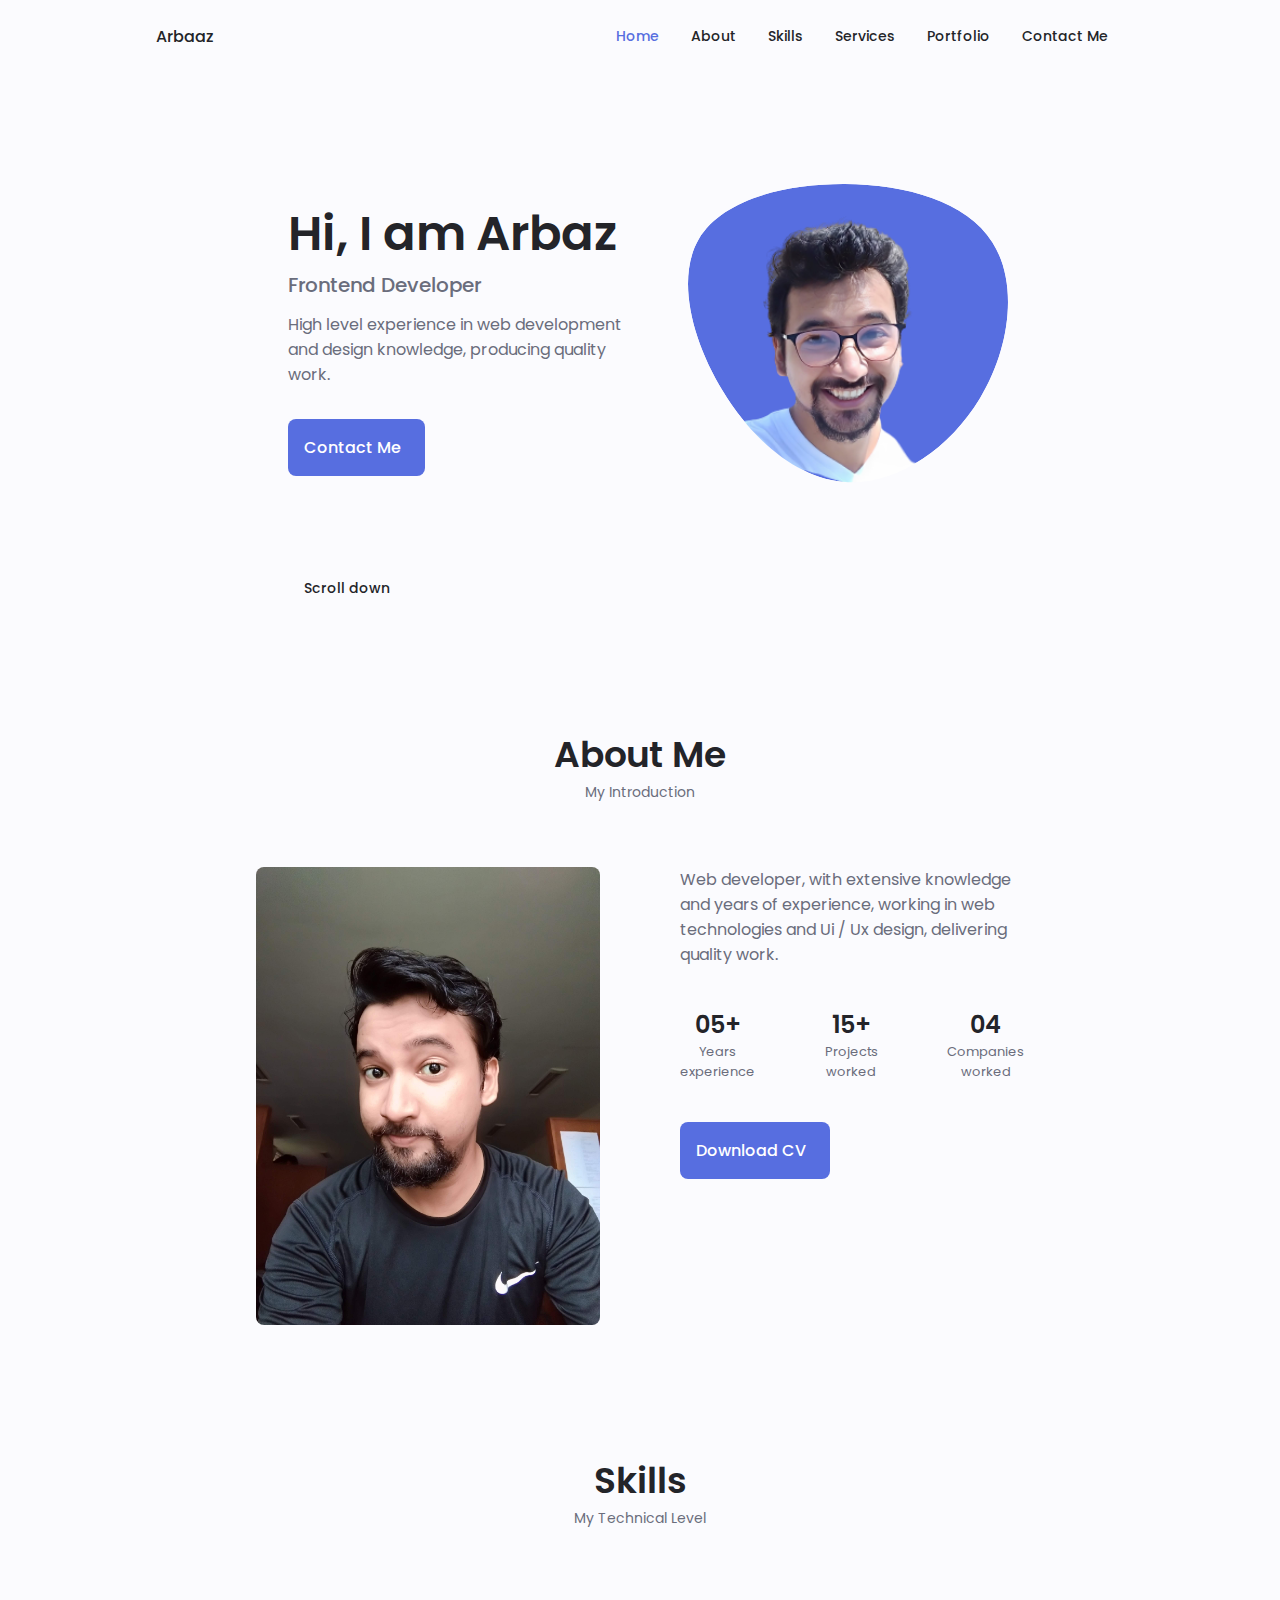
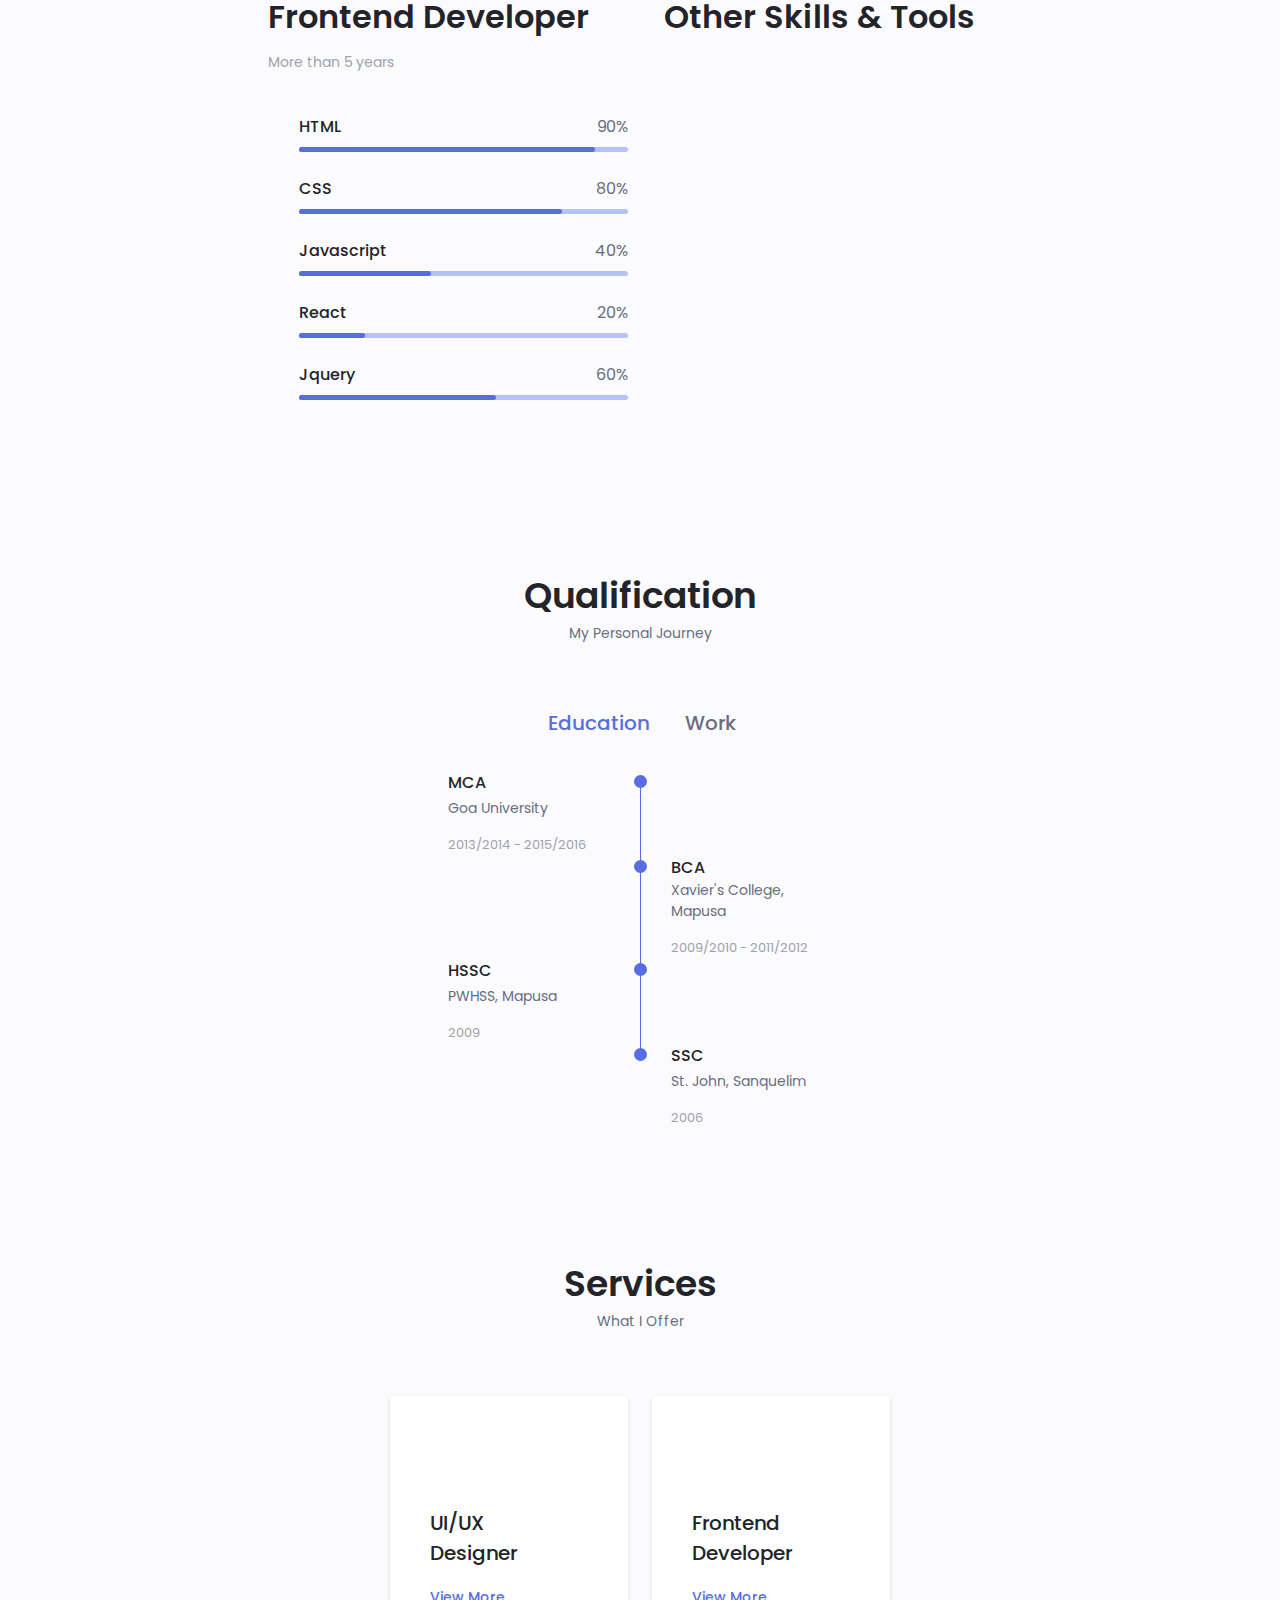
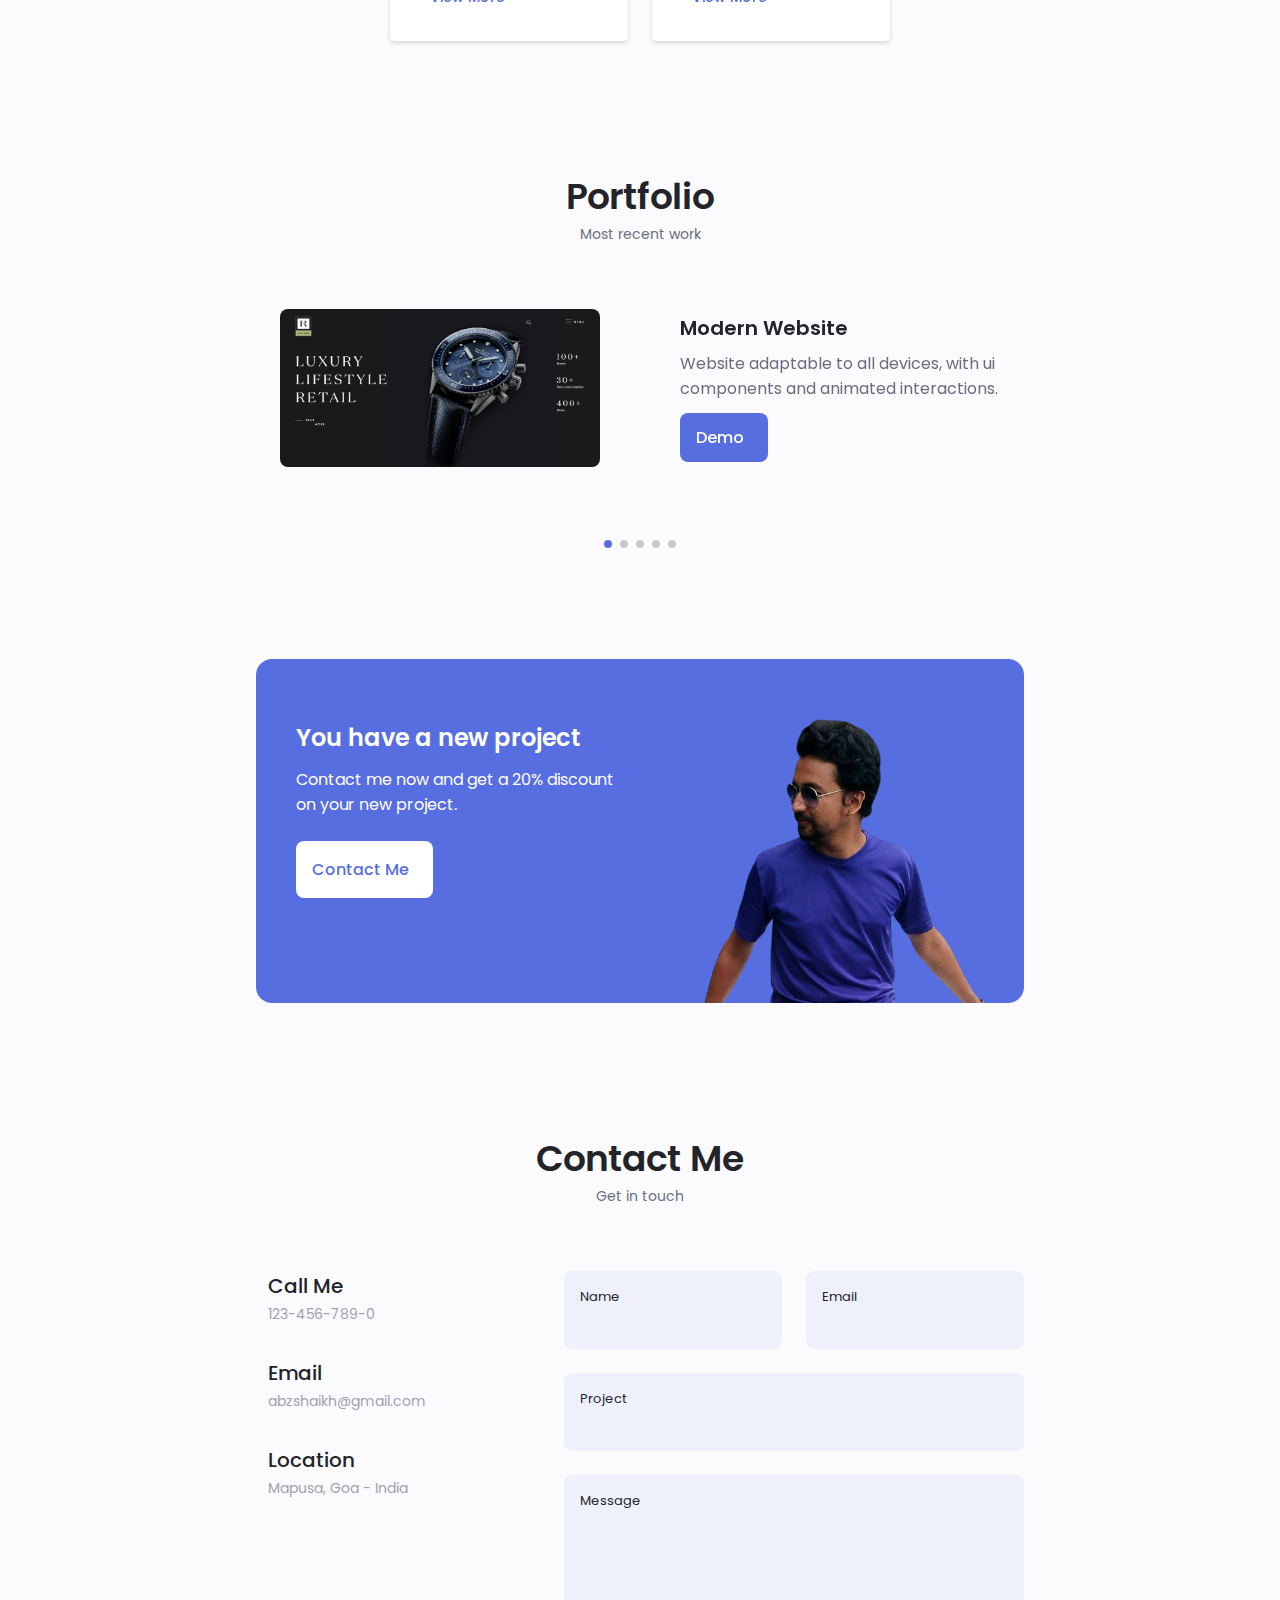
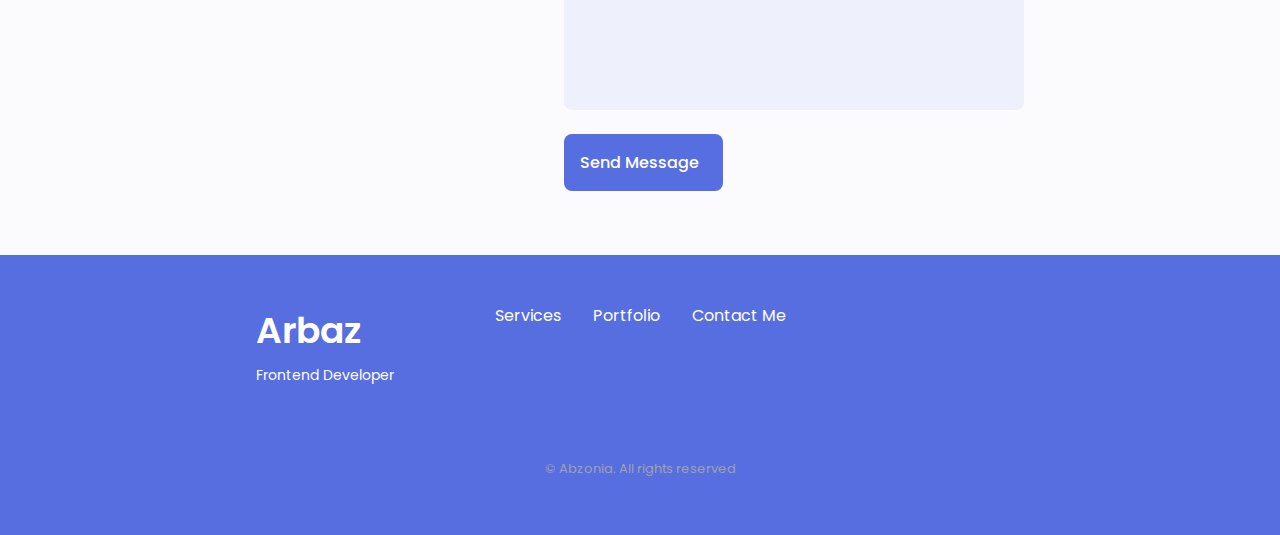
==== commit cb3ebf7c: "changed the title" ====
--- a/index.html
+++ b/index.html
@@ -14,7 +14,7 @@
         <!--==================== CSS ====================-->
         <link rel="stylesheet" href="assets/css/styles.css">
 
-        <title>Responsive Portfolio Website</title>
+        <title>Arbaz Shaikh | Frontend Developer</title>
     </head>
     <body>
         <!--==================== HEADER ====================-->
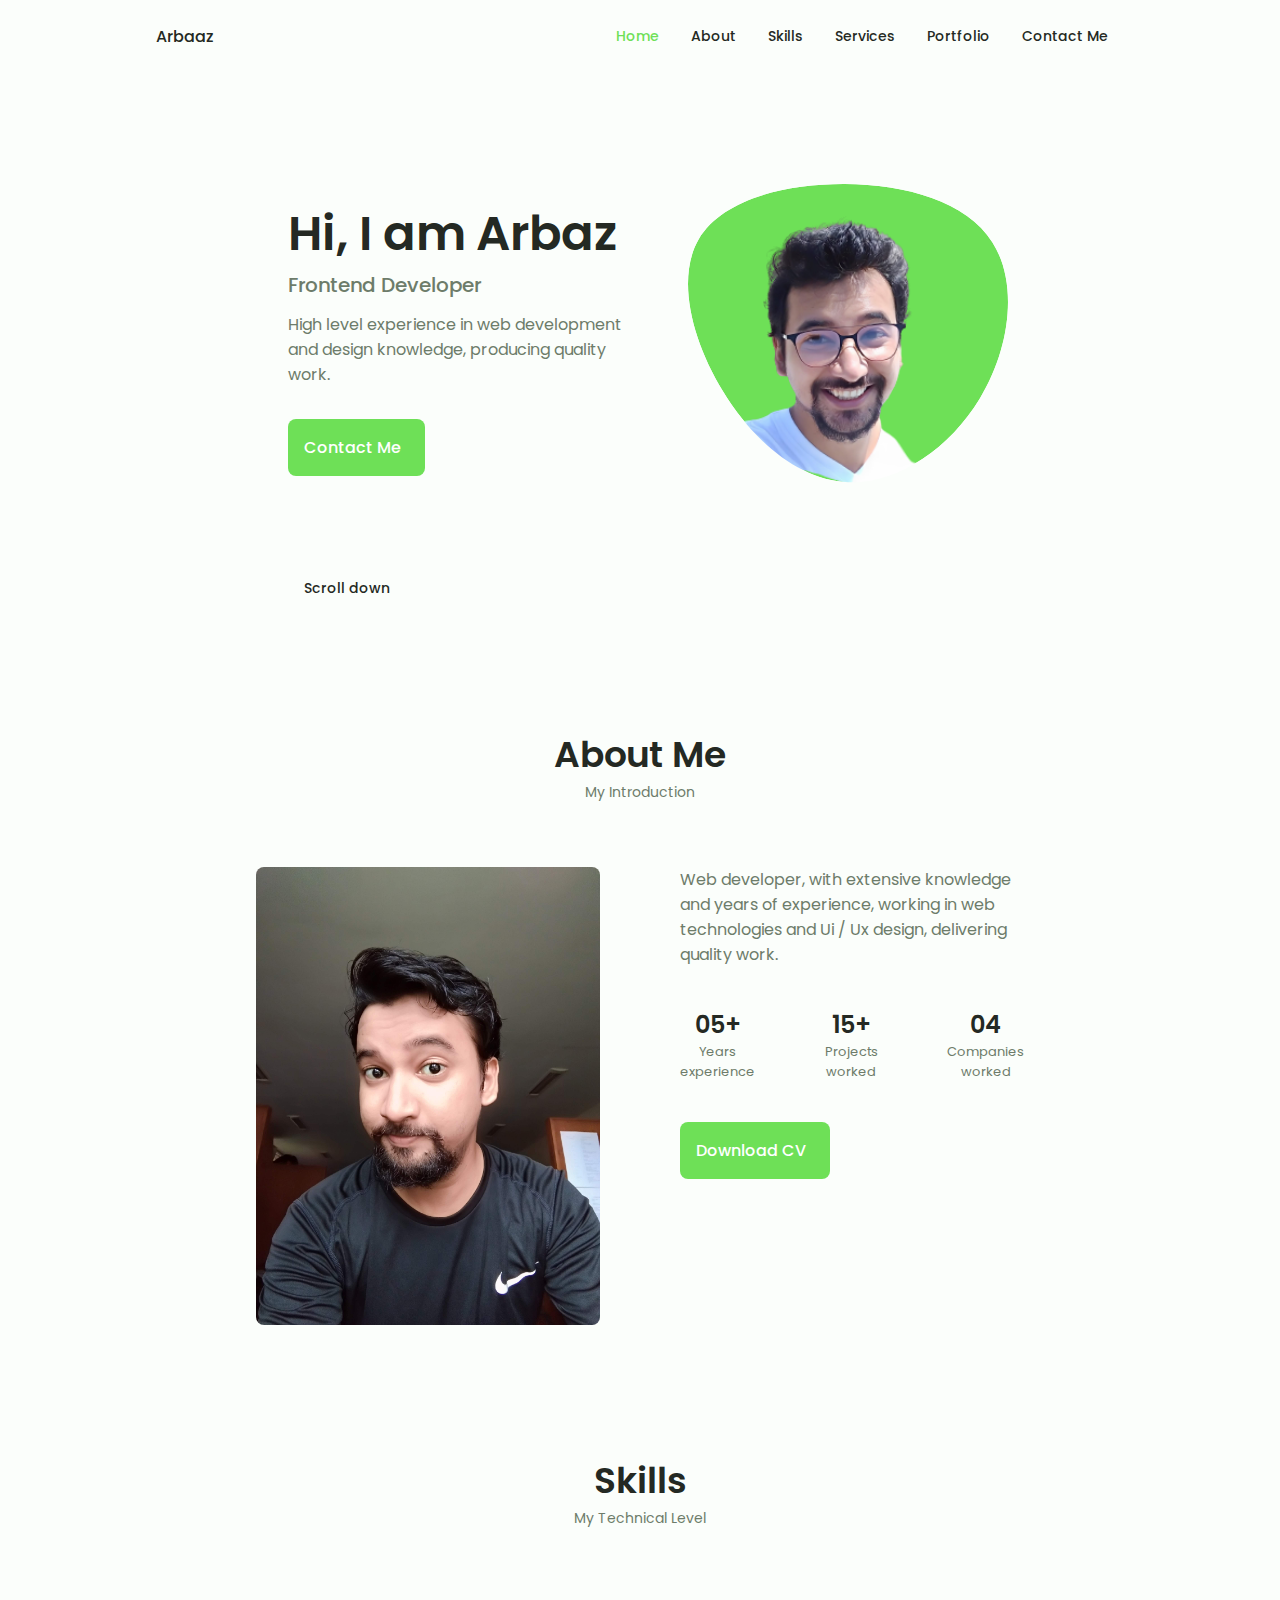
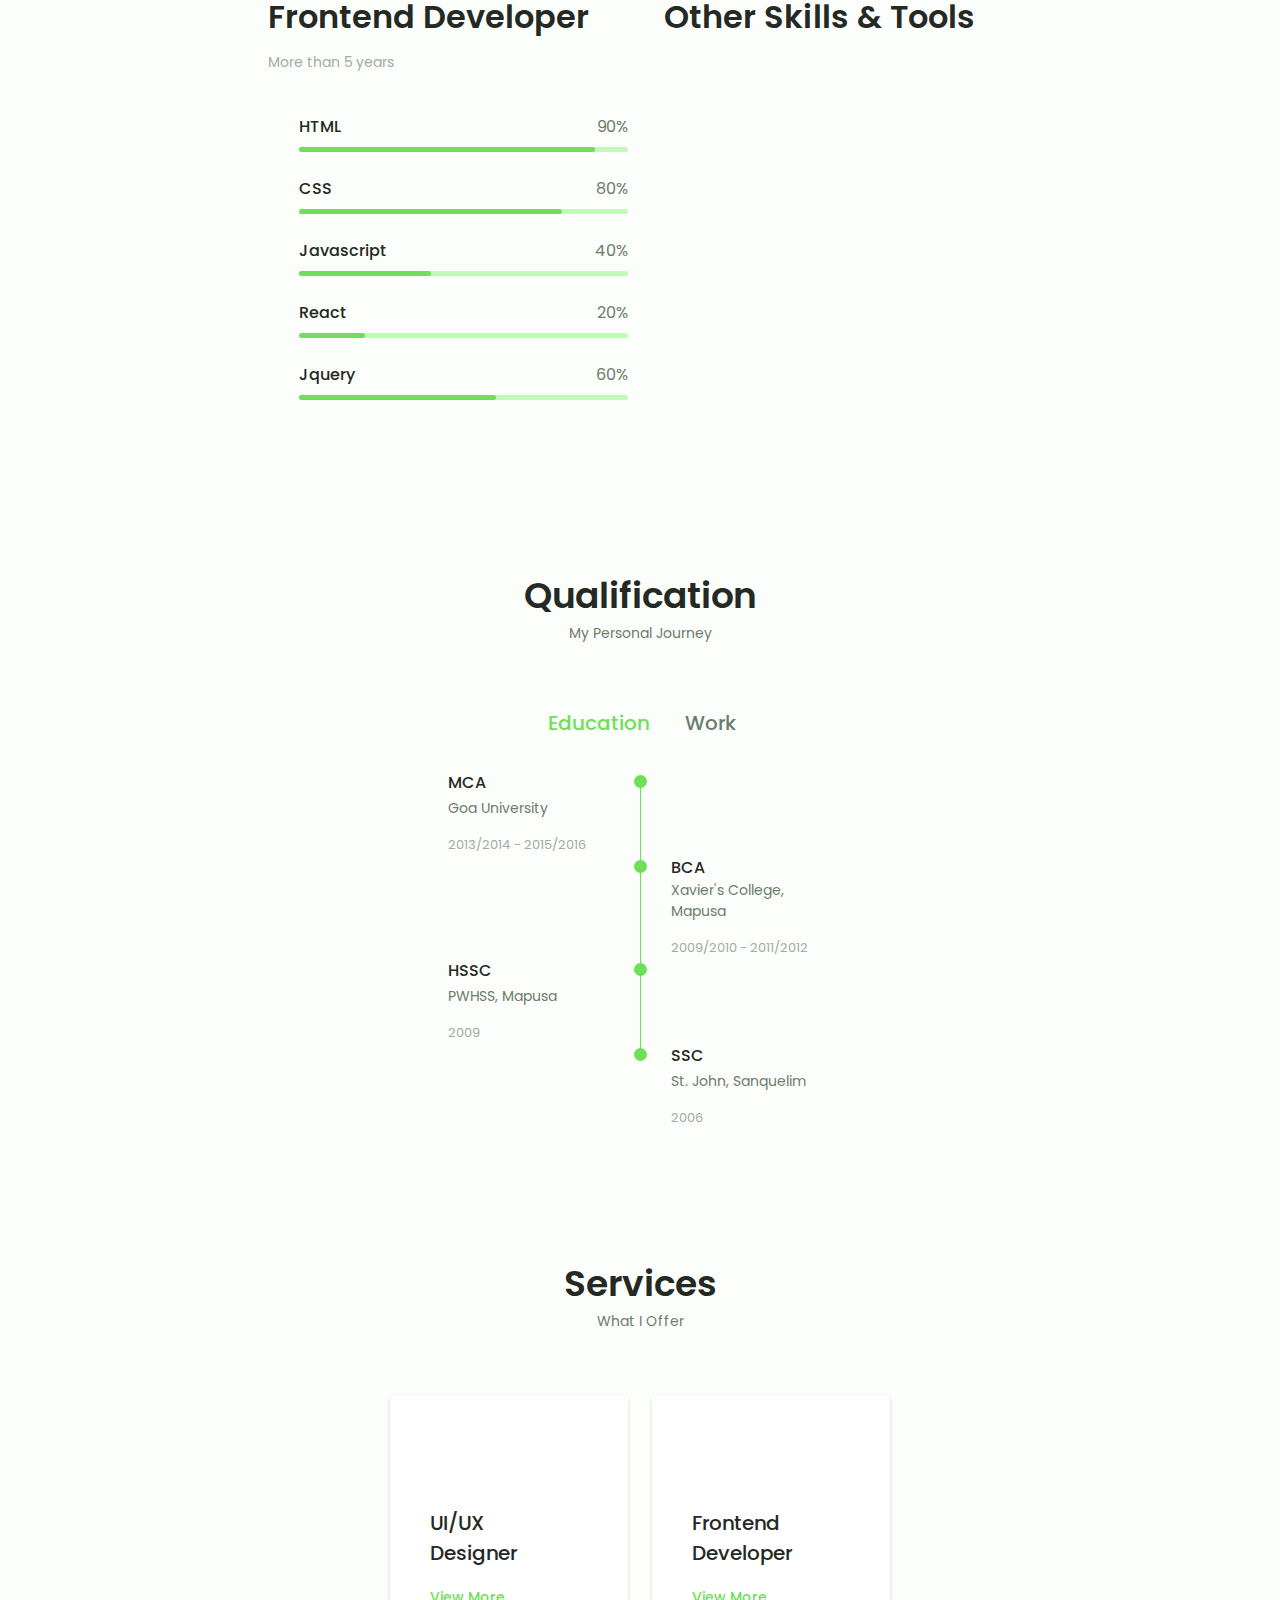
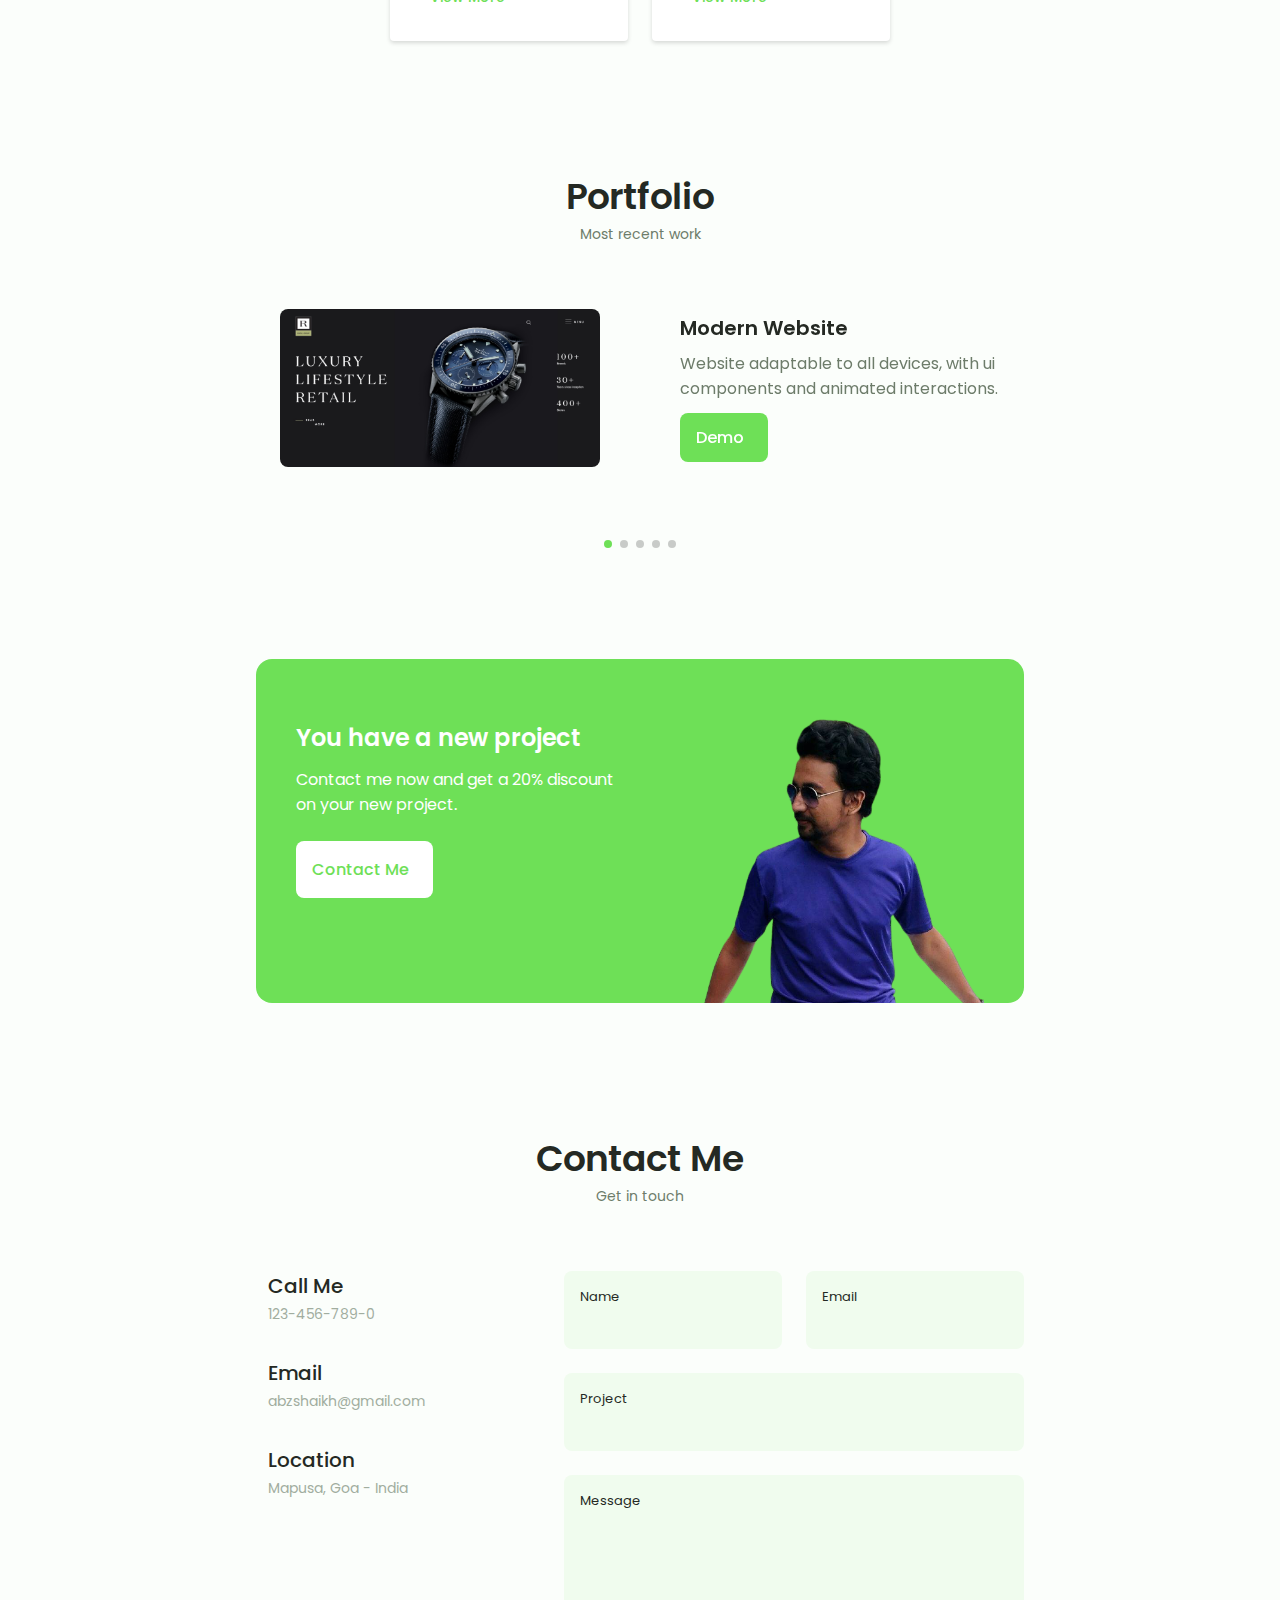
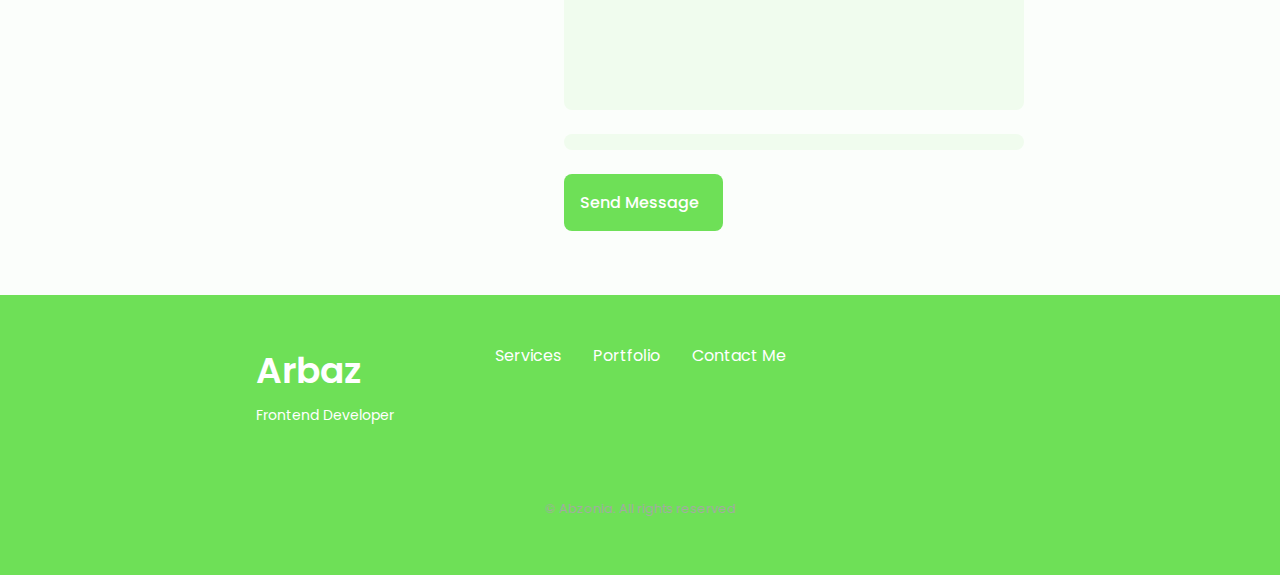
==== commit c5c890cc: "added netlify form" ====
--- a/index.html
+++ b/index.html
@@ -722,30 +722,33 @@
                         </div>
                     </div>
 
-                    <form action="" class="contact__form grid">
+                    <form action="" class="contact__form grid" name="contact-form" action="POST" data-netlify="true">
                         <div class="contact__inputs grid">
                             <div class="contact__content">
                                 <label for="" class="contact__label">Name</label>
-                                <input type="text" class="contact__input">
+                                <input type="text" class="contact__input" name="name">
                             </div>
 
                             <div class="contact__content">
                                 <label for="" class="contact__label">Email</label>
-                                <input type="email" class="contact__input">
+                                <input type="email" class="contact__input" name="email">
                             </div>
                         </div>
 
                         <div class="contact__content">
                             <label for="" class="contact__label">Project</label>
-                            <input type="text" class="contact__input">
+                            <input type="text" class="contact__input" name="project">
                         </div>
                         <div class="contact__content">
                             <label for="" class="contact__label">Message</label>
-                            <textarea name="" id="" cols="0" rows="7" class="contact__input"></textarea>
+                            <textarea name="message" id="" cols="0" rows="7" class="contact__input"></textarea>
+                        </div>
+                        <div class="contact__content">
+                            <div data-netlify-recaptcha="true"></div>
                         </div>
 
                         <div>
-                            <a href="#" class="button button--flex">
+                            <a href="#" class="button button--flex" type="submit">
                                 Send Message
                                 <i class="uil uil-message button__icon"></i>
                             </a>
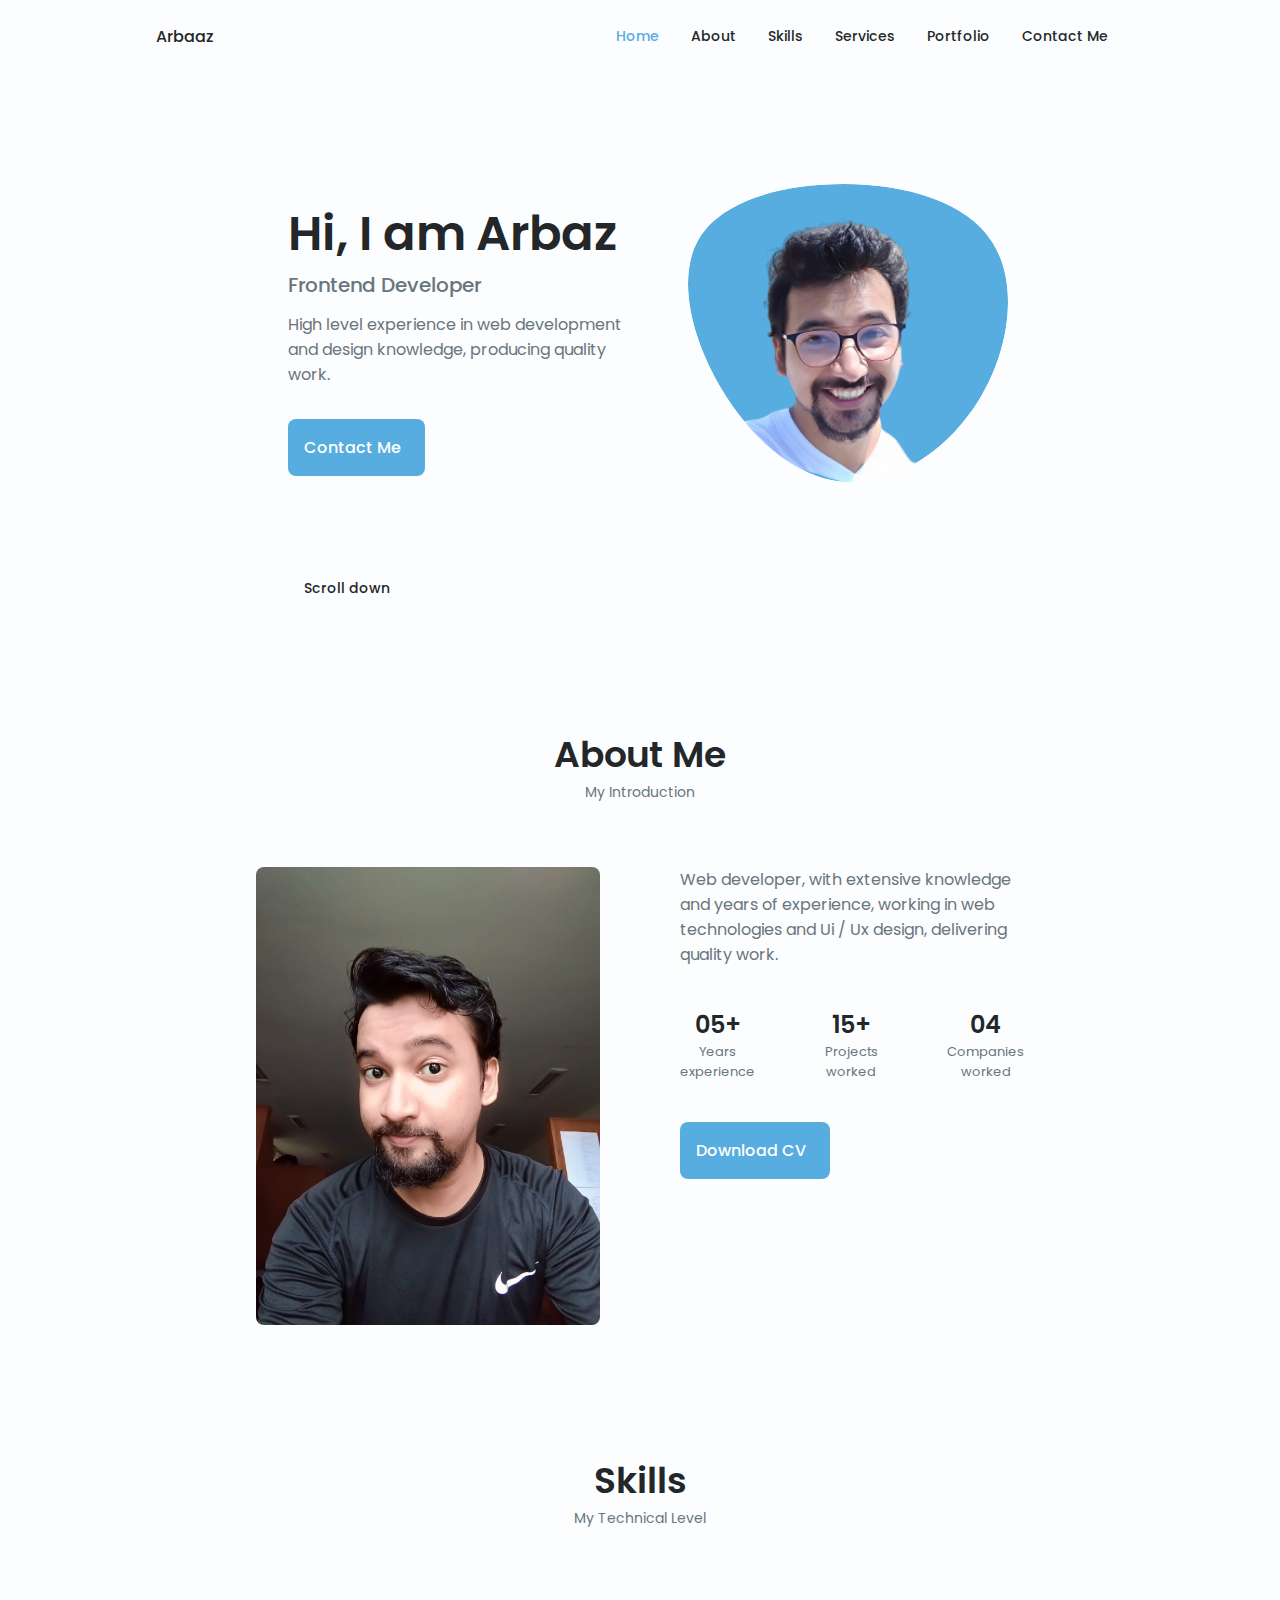
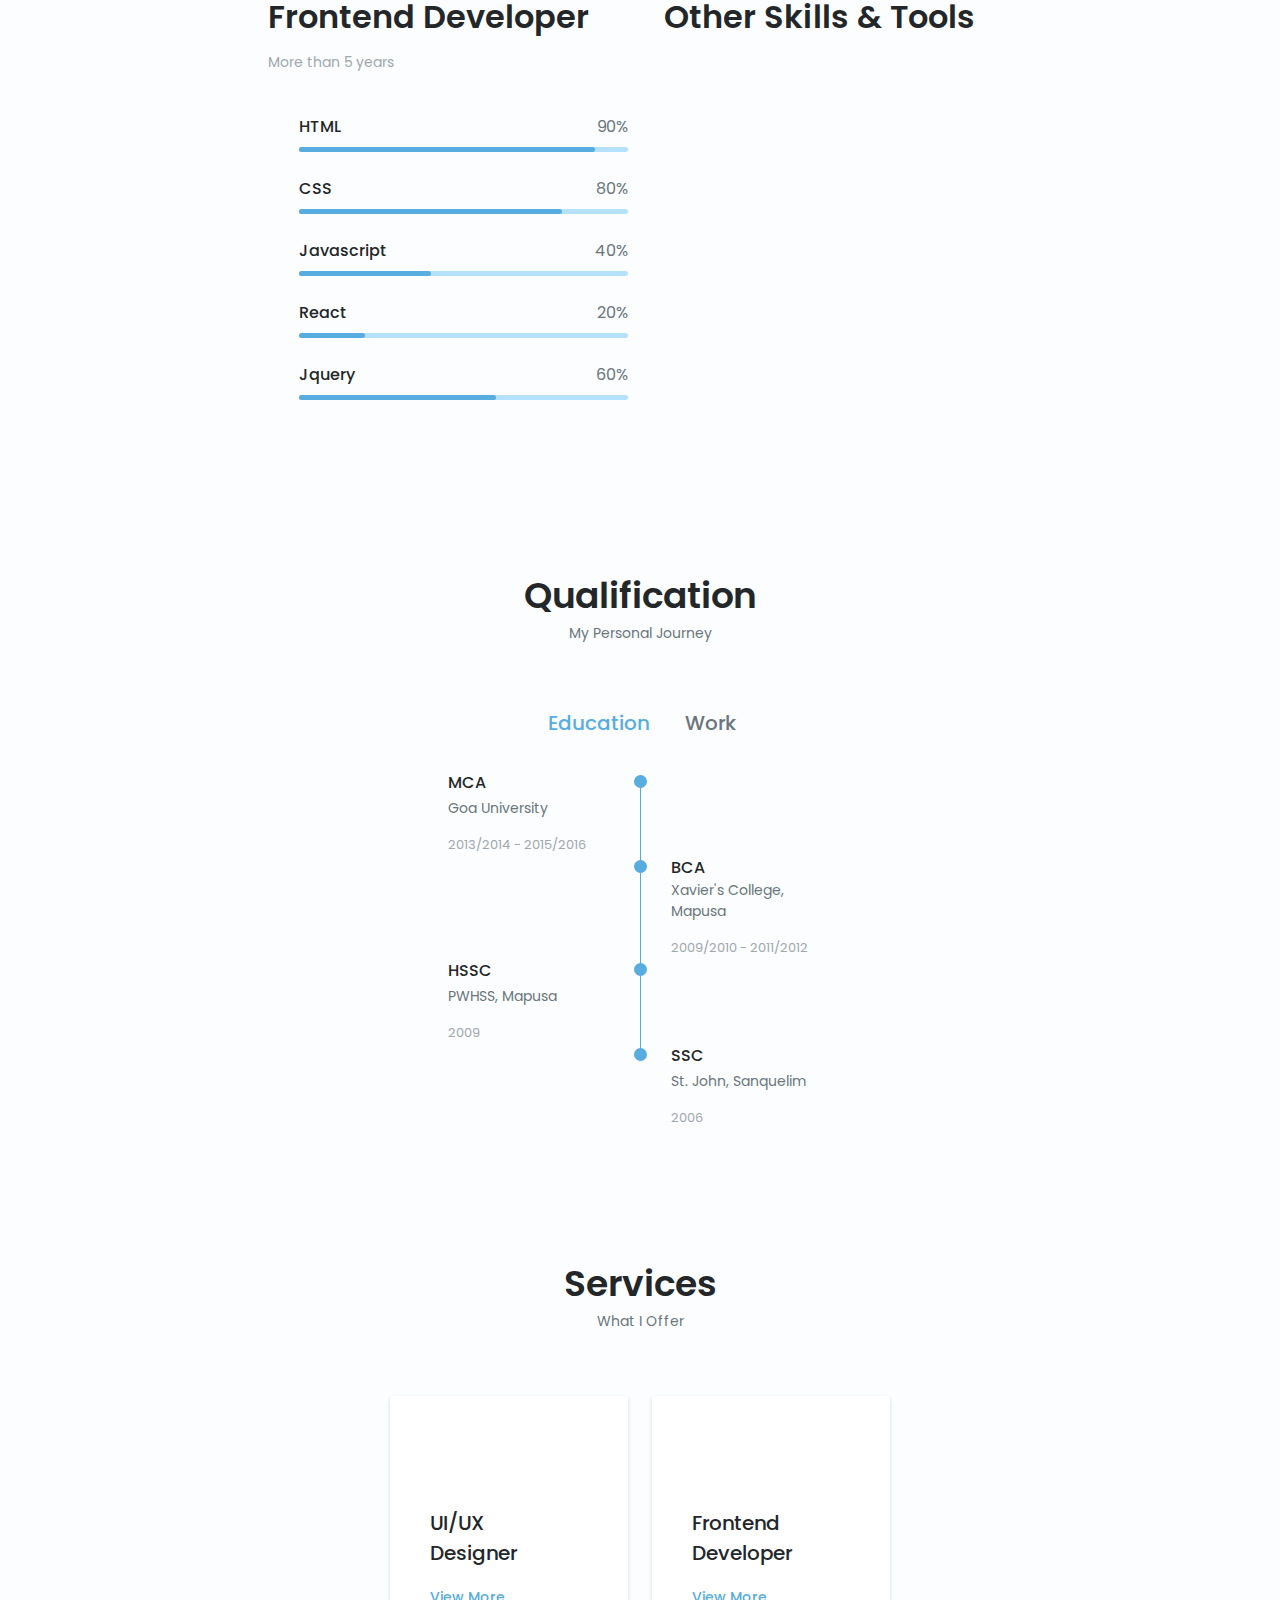
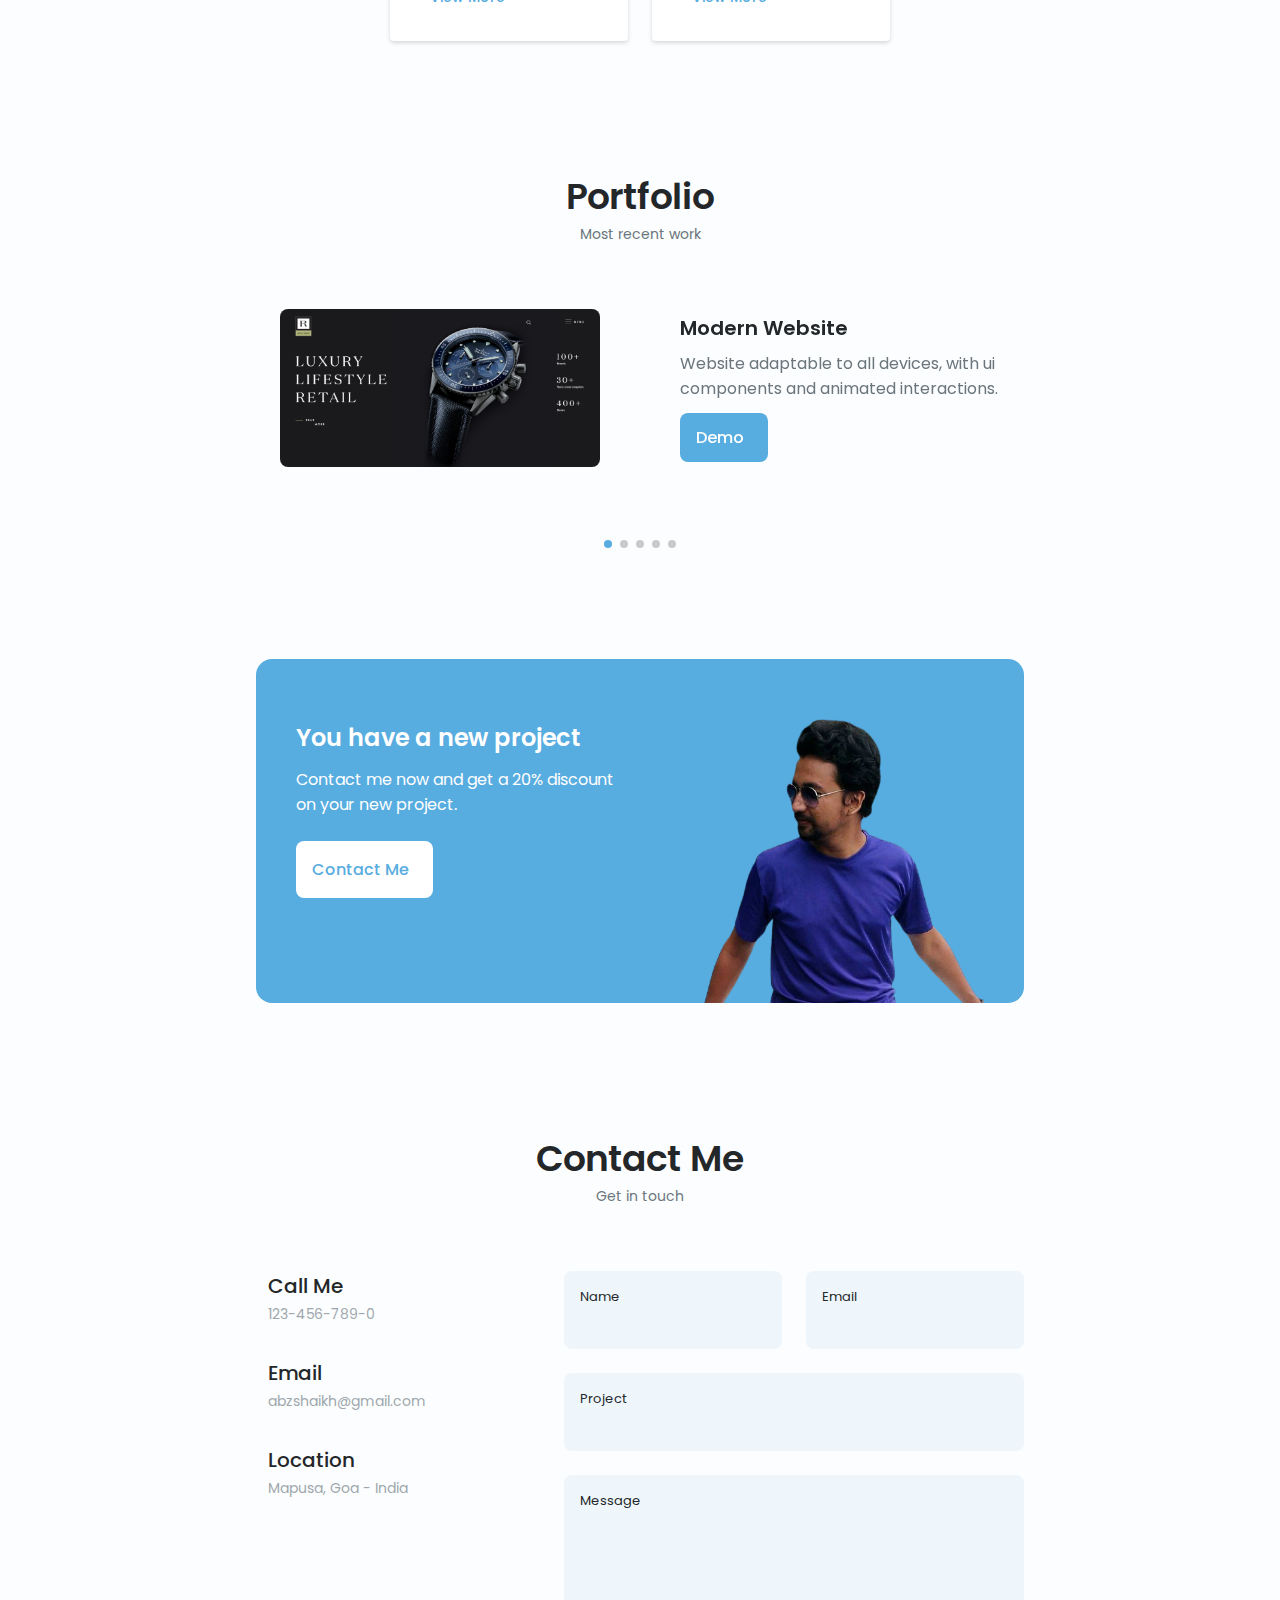
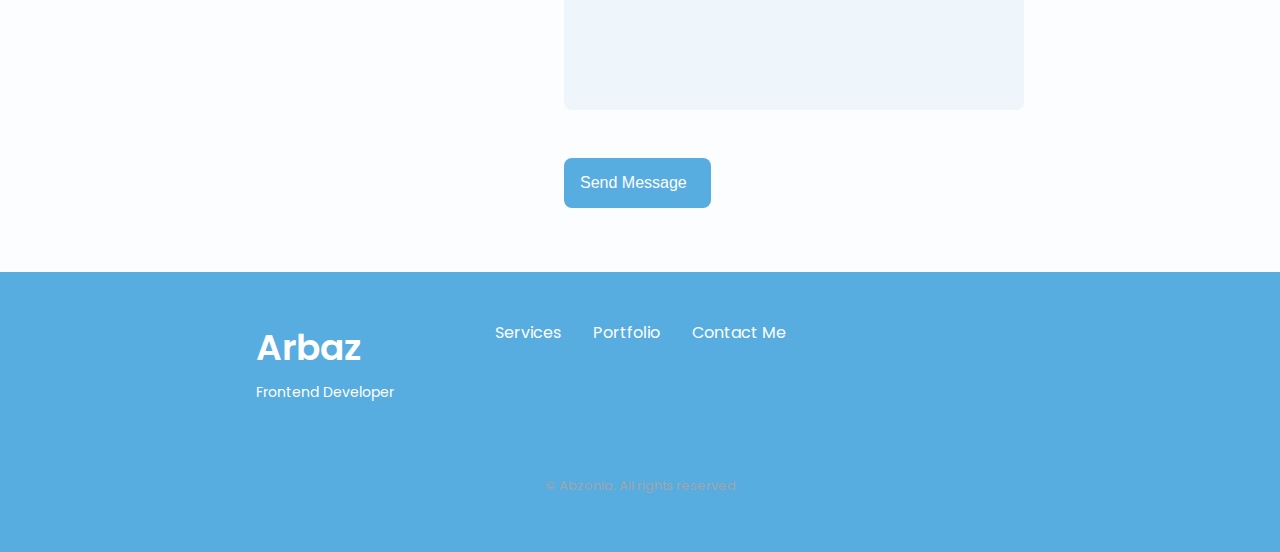
==== commit b1c9af88: "changes to form" ====
--- a/index.html
+++ b/index.html
@@ -743,15 +743,13 @@
                             <label for="" class="contact__label">Message</label>
                             <textarea name="message" id="" cols="0" rows="7" class="contact__input"></textarea>
                         </div>
-                        <div class="contact__content">
-                            <div data-netlify-recaptcha="true"></div>
-                        </div>
+                        <div data-netlify-recaptcha="true"></div>
 
                         <div>
-                            <a href="#" class="button button--flex" type="submit">
+                            <button class="button button--flex" type="submit">
                                 Send Message
                                 <i class="uil uil-message button__icon"></i>
-                            </a>
+                            </button>
                         </div>
                     </form>
                 </div>
--- a/assets/css/styles.css
+++ b/assets/css/styles.css
@@ -865,6 +865,11 @@
   resize: none;
 }
 
+.contact__form button {
+  font-size: 1rem;
+  border: none;
+  cursor: pointer;
+}
 /*==================== FOOTER ====================*/
 .footer {
   padding-top: 2rem;
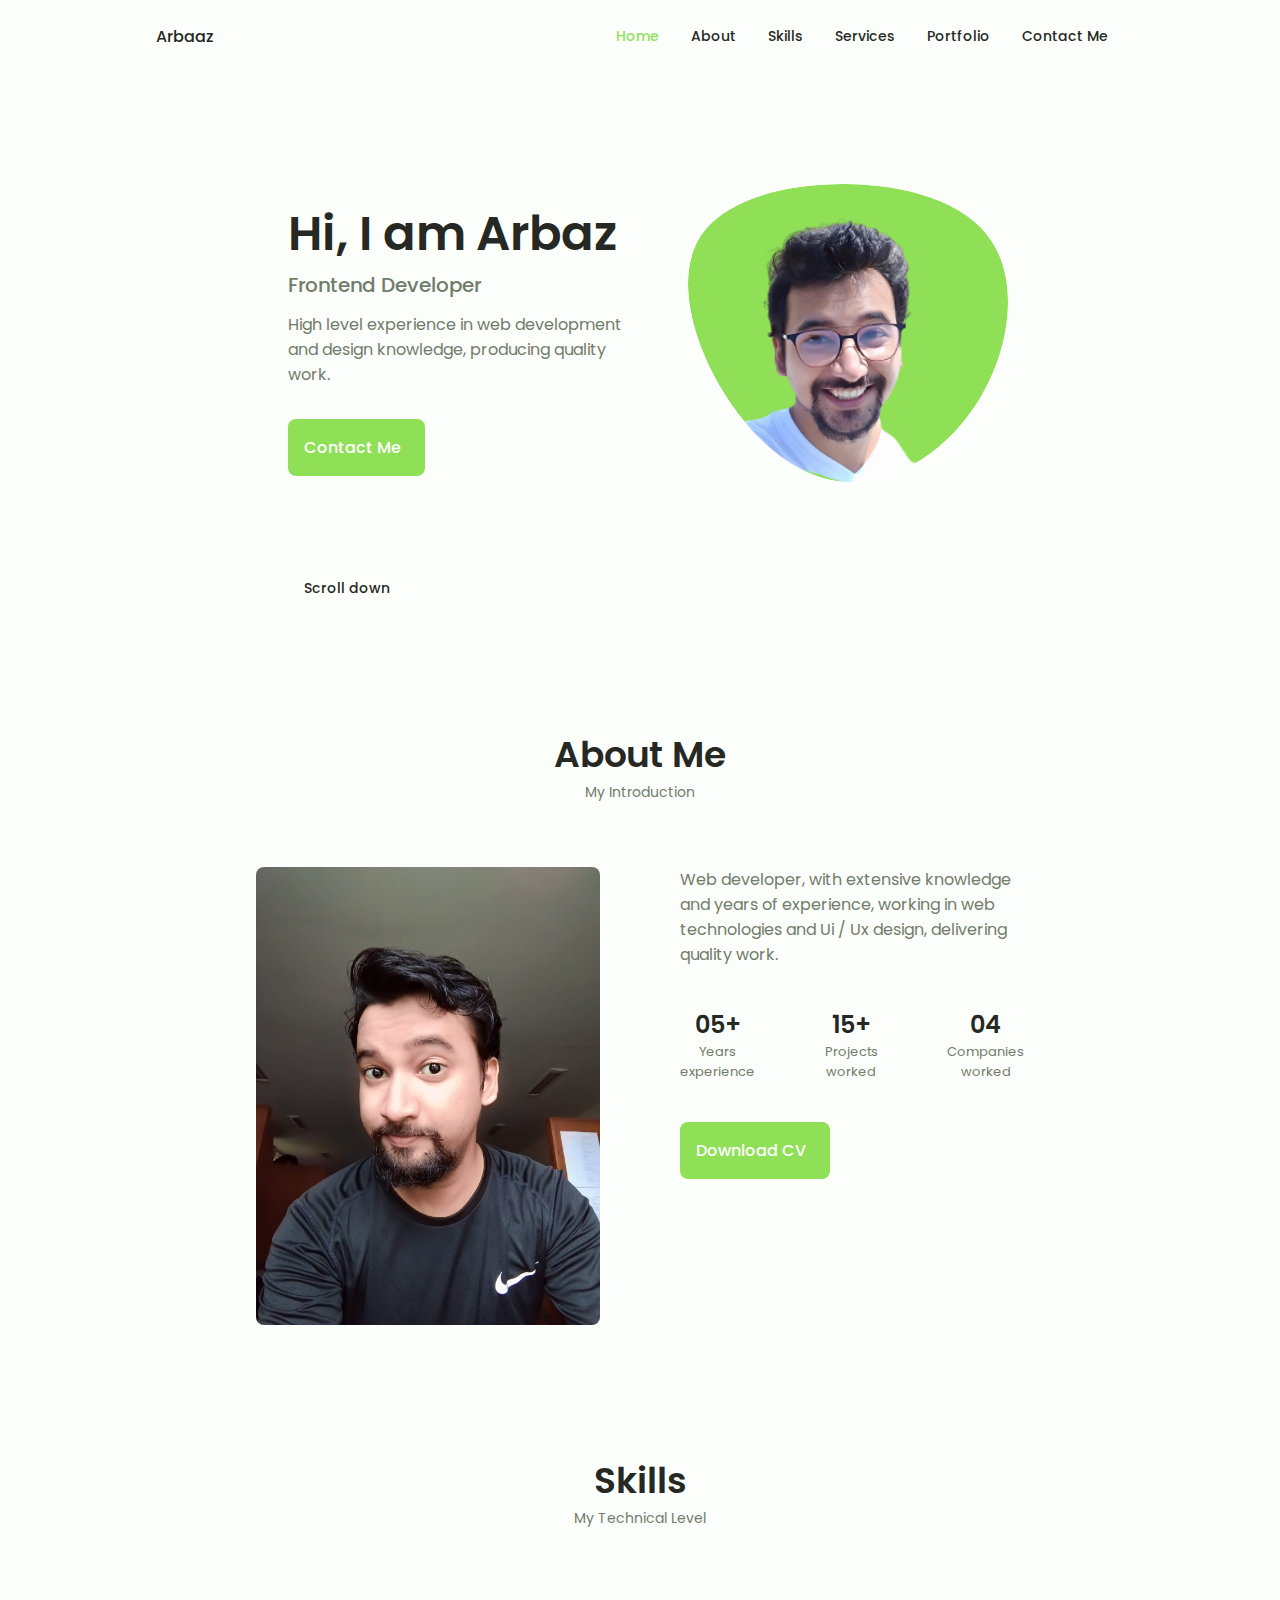
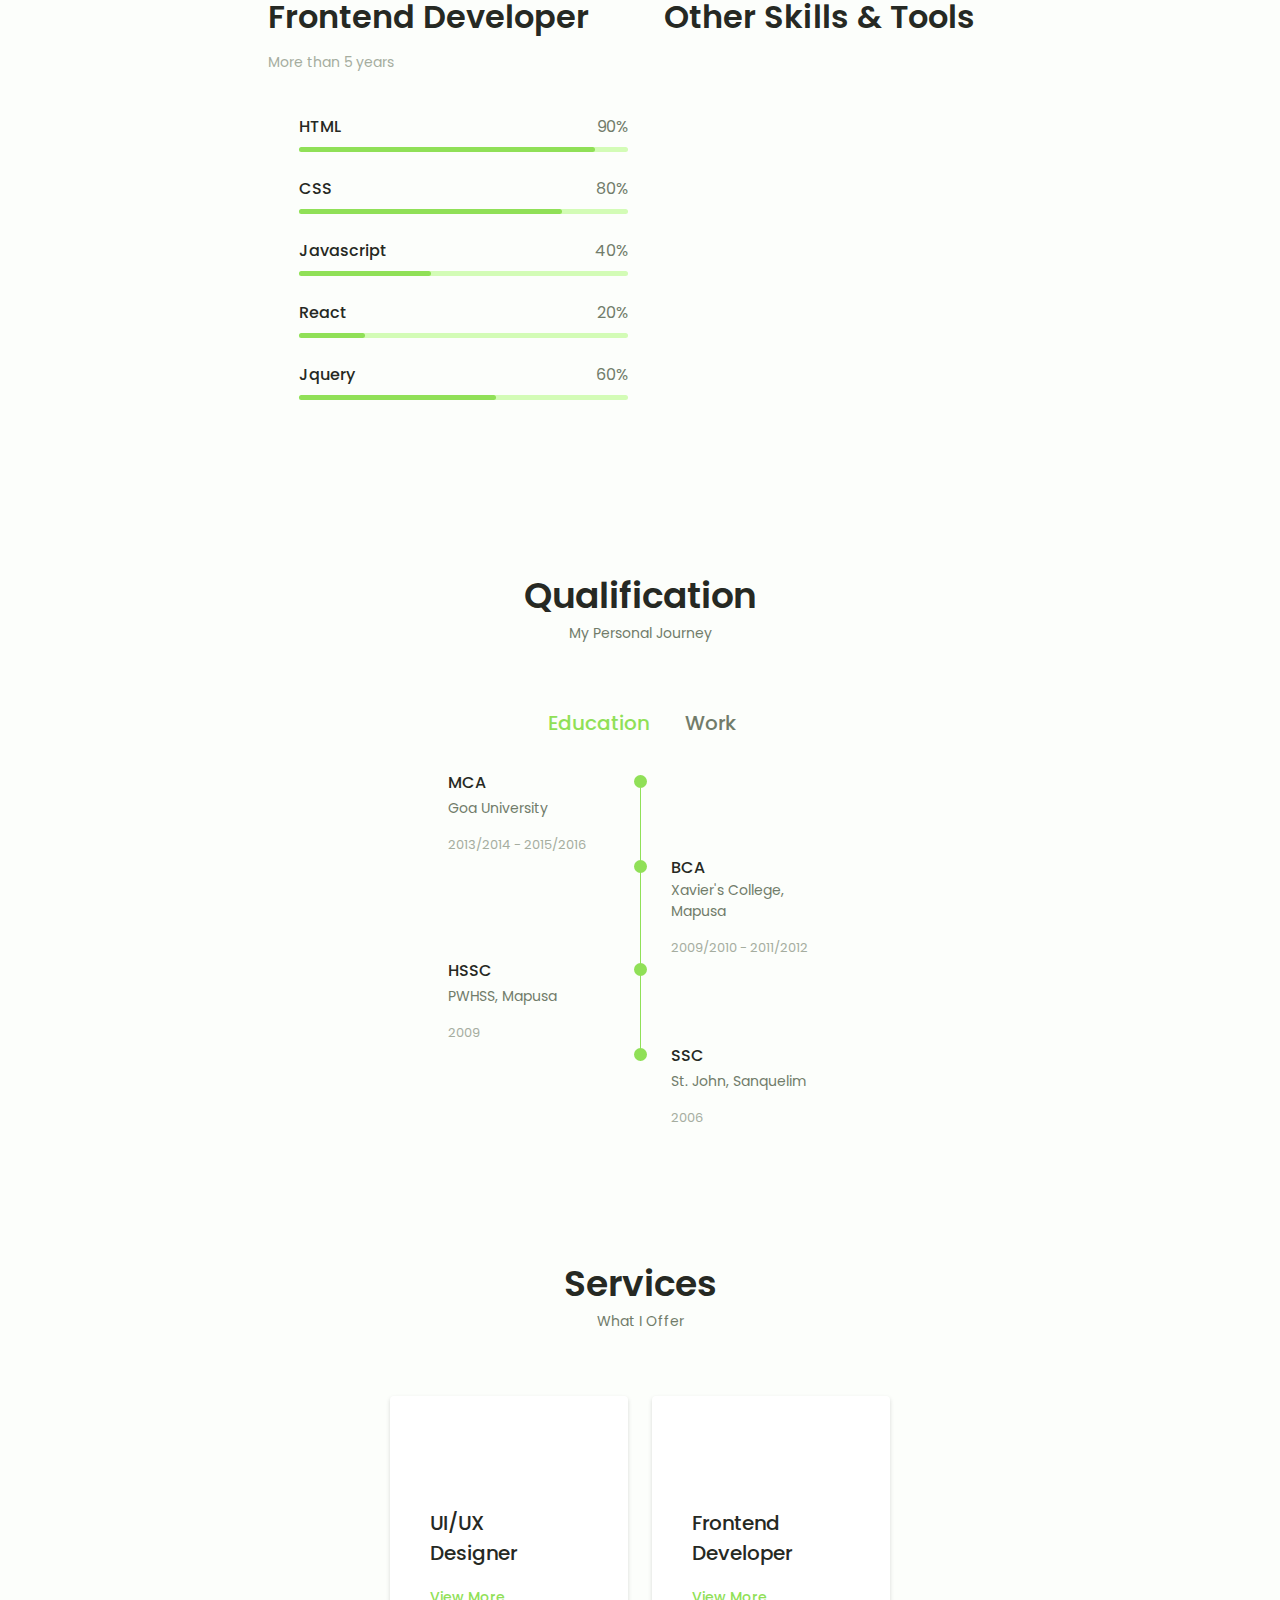
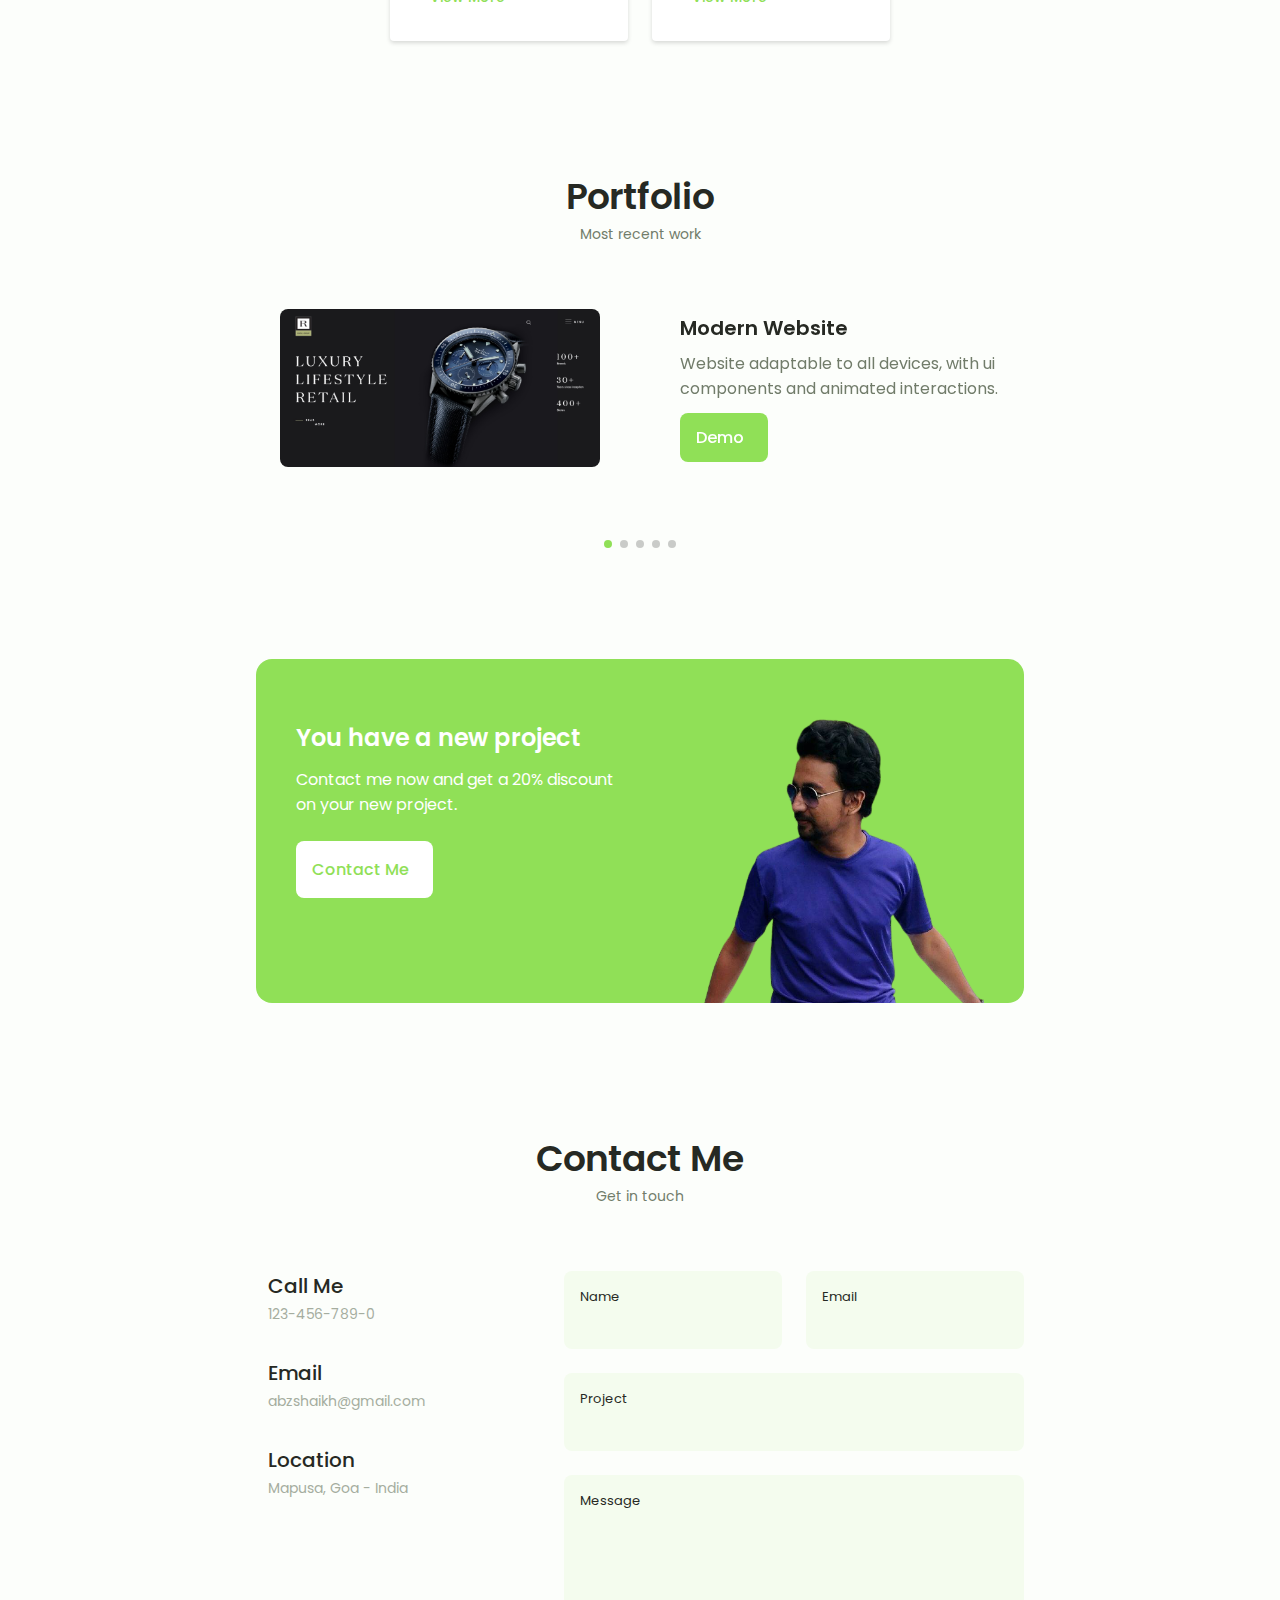
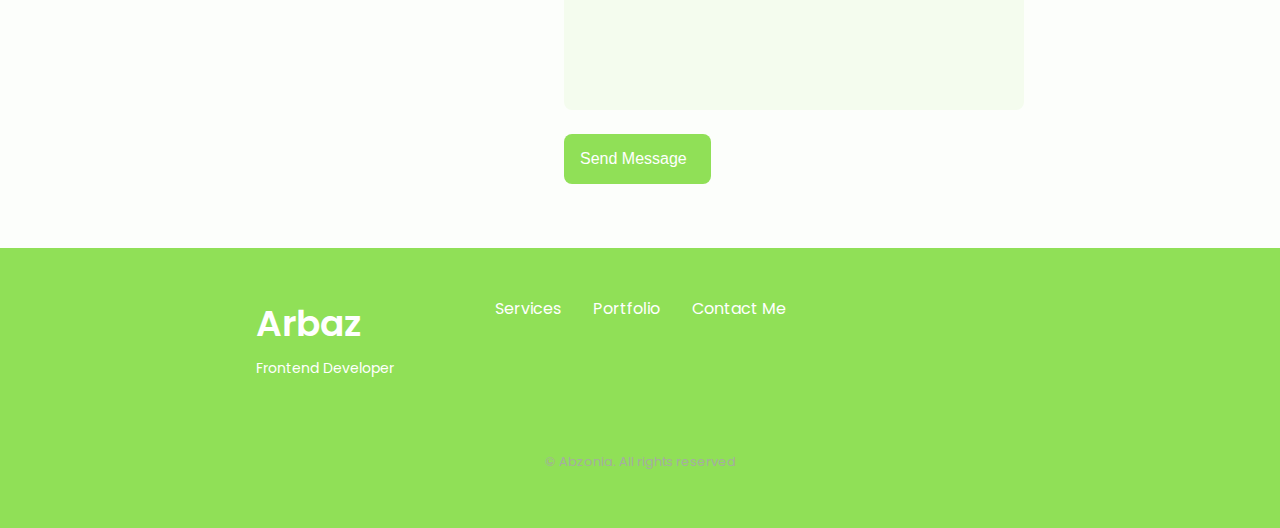
==== commit 5818ef08: "remove captcha" ====
--- a/index.html
+++ b/index.html
@@ -743,7 +743,7 @@
                             <label for="" class="contact__label">Message</label>
                             <textarea name="message" id="" cols="0" rows="7" class="contact__input"></textarea>
                         </div>
-                        <div data-netlify-recaptcha="true"></div>
+                        <!-- <div data-netlify-recaptcha="true"></div> -->
 
                         <div>
                             <button class="button button--flex" type="submit">
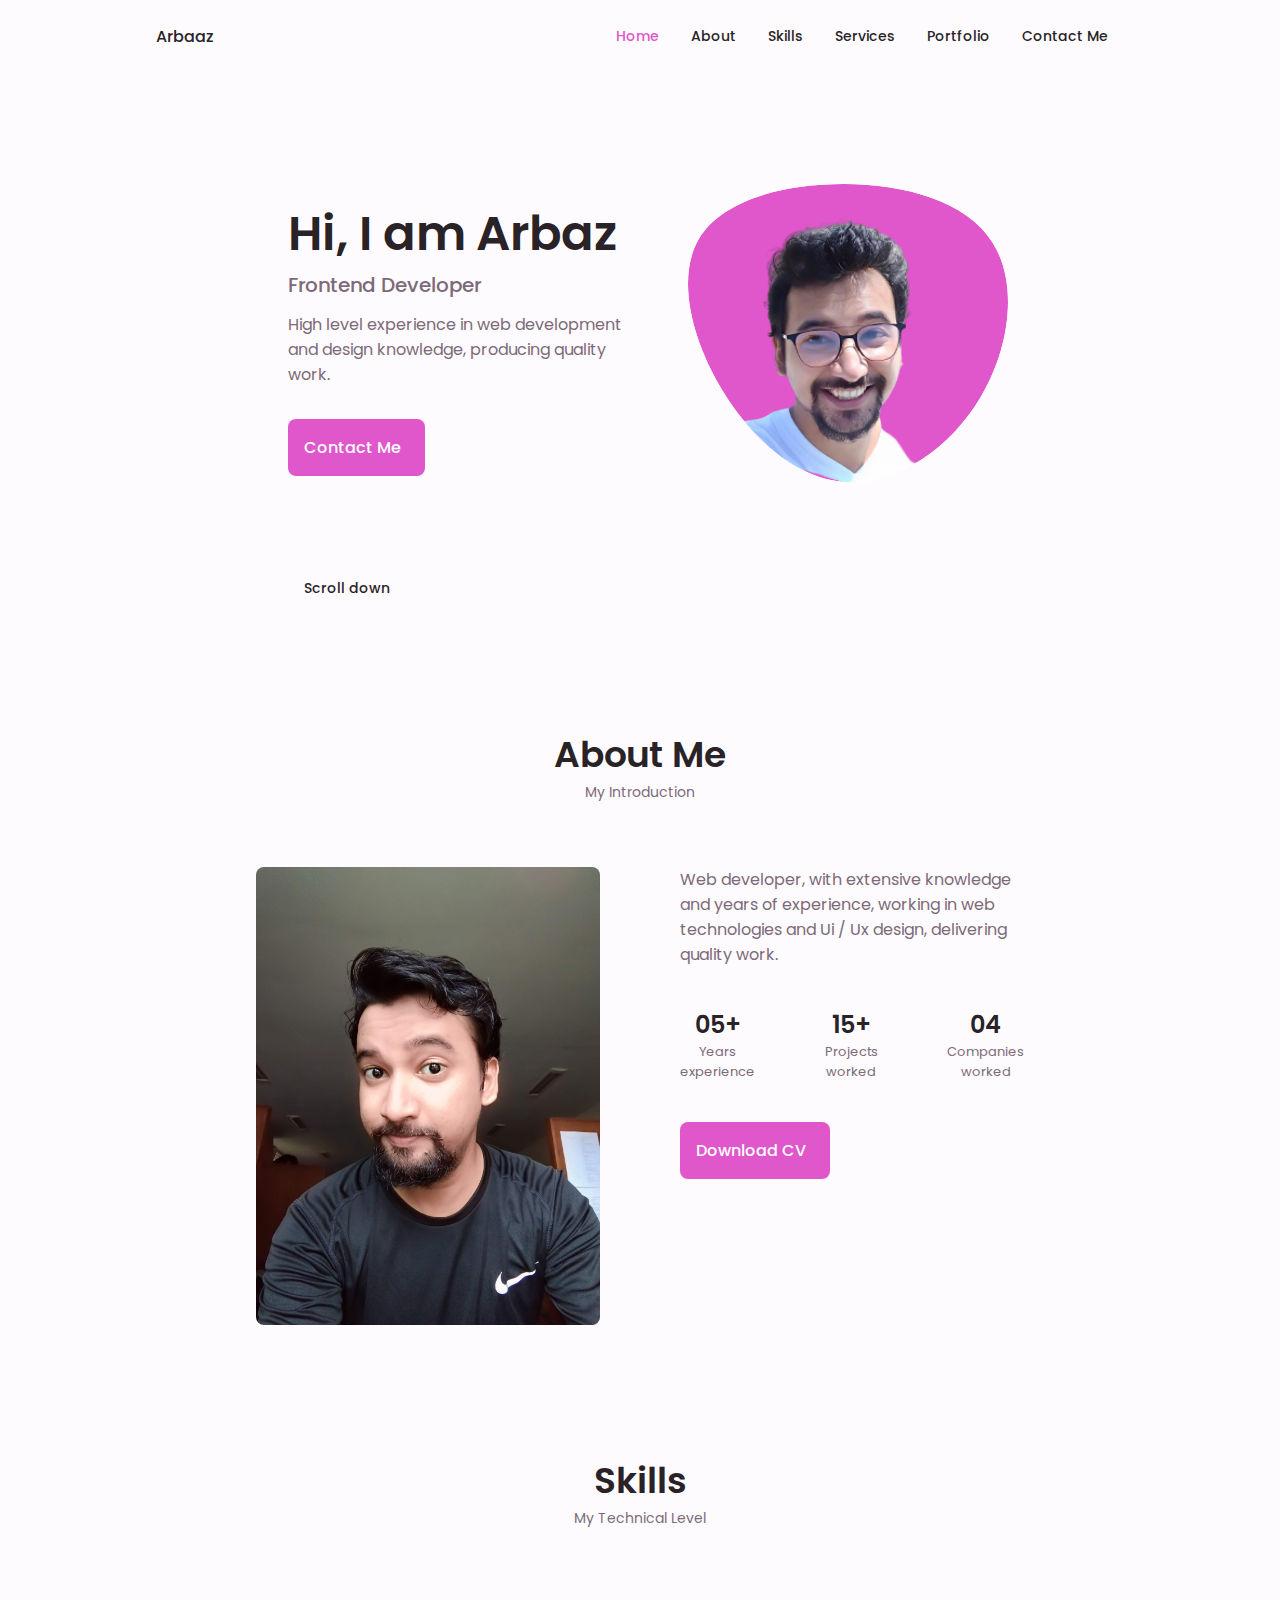
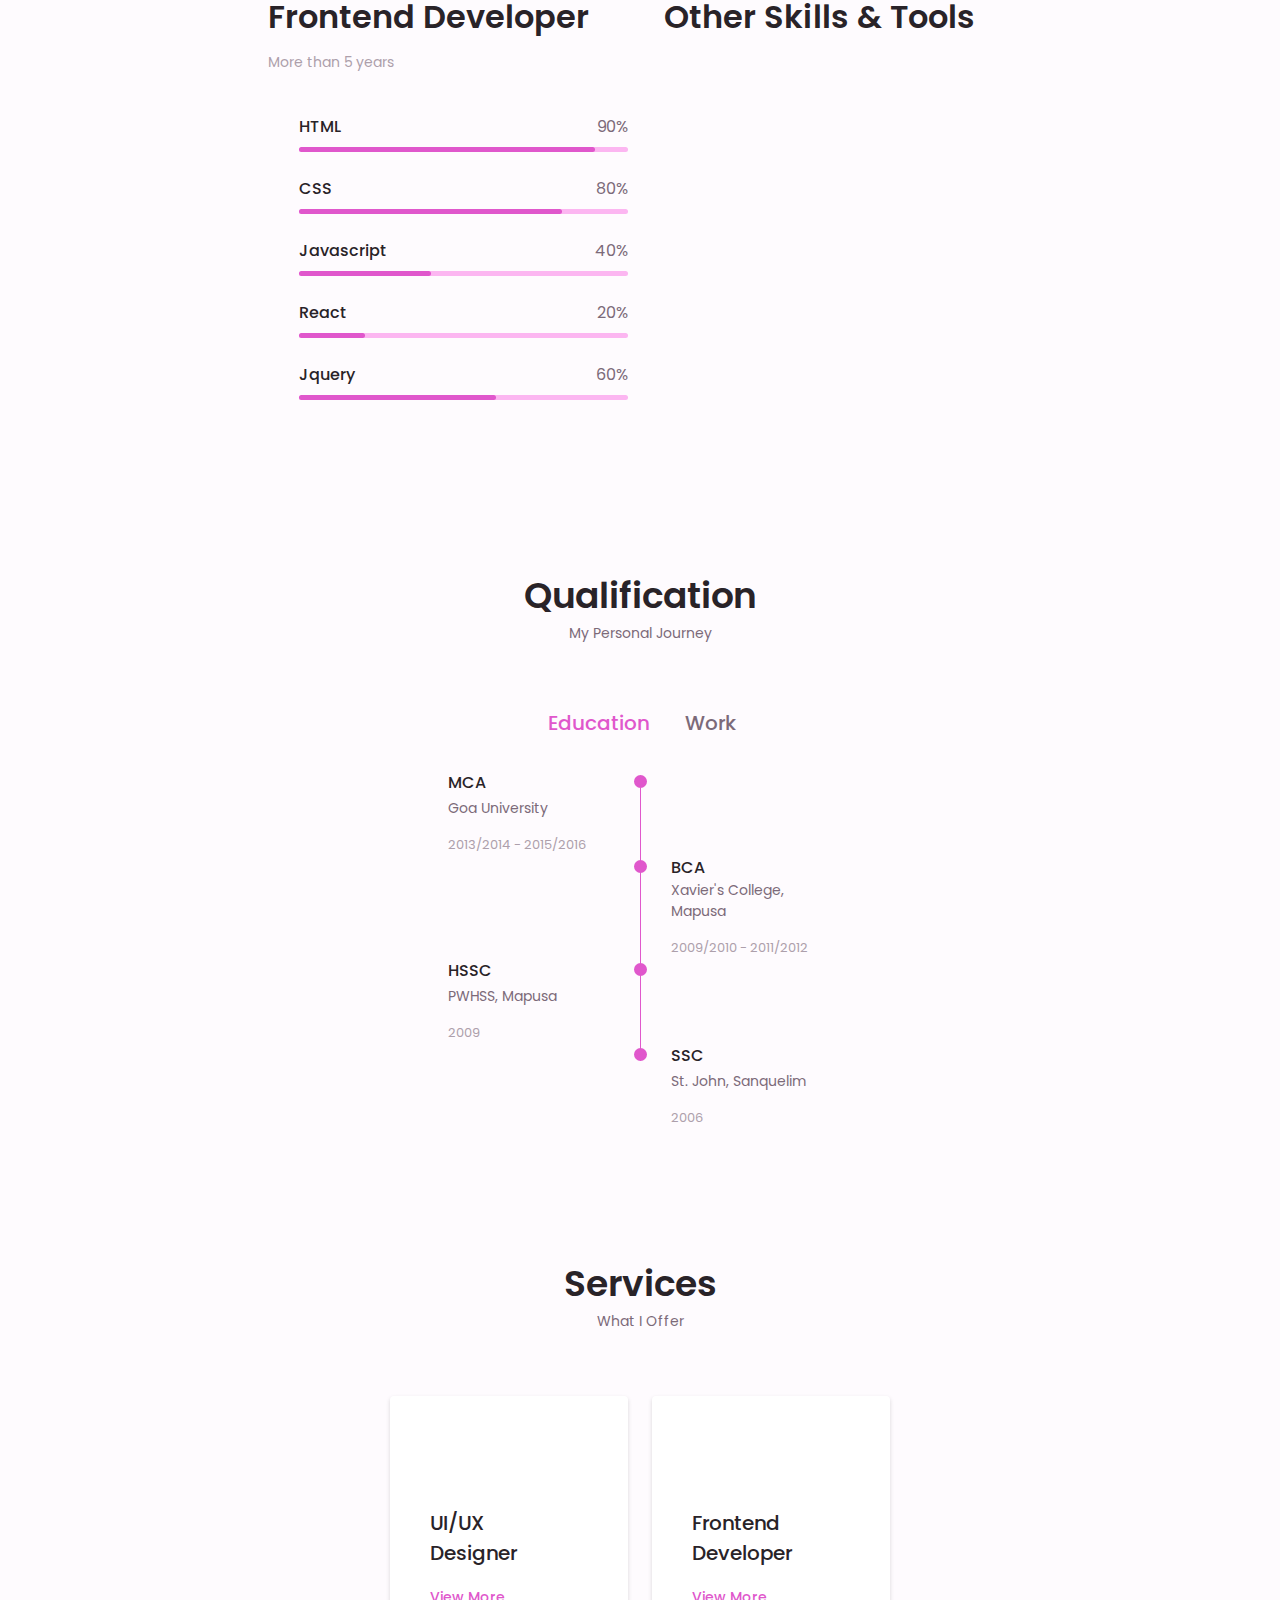
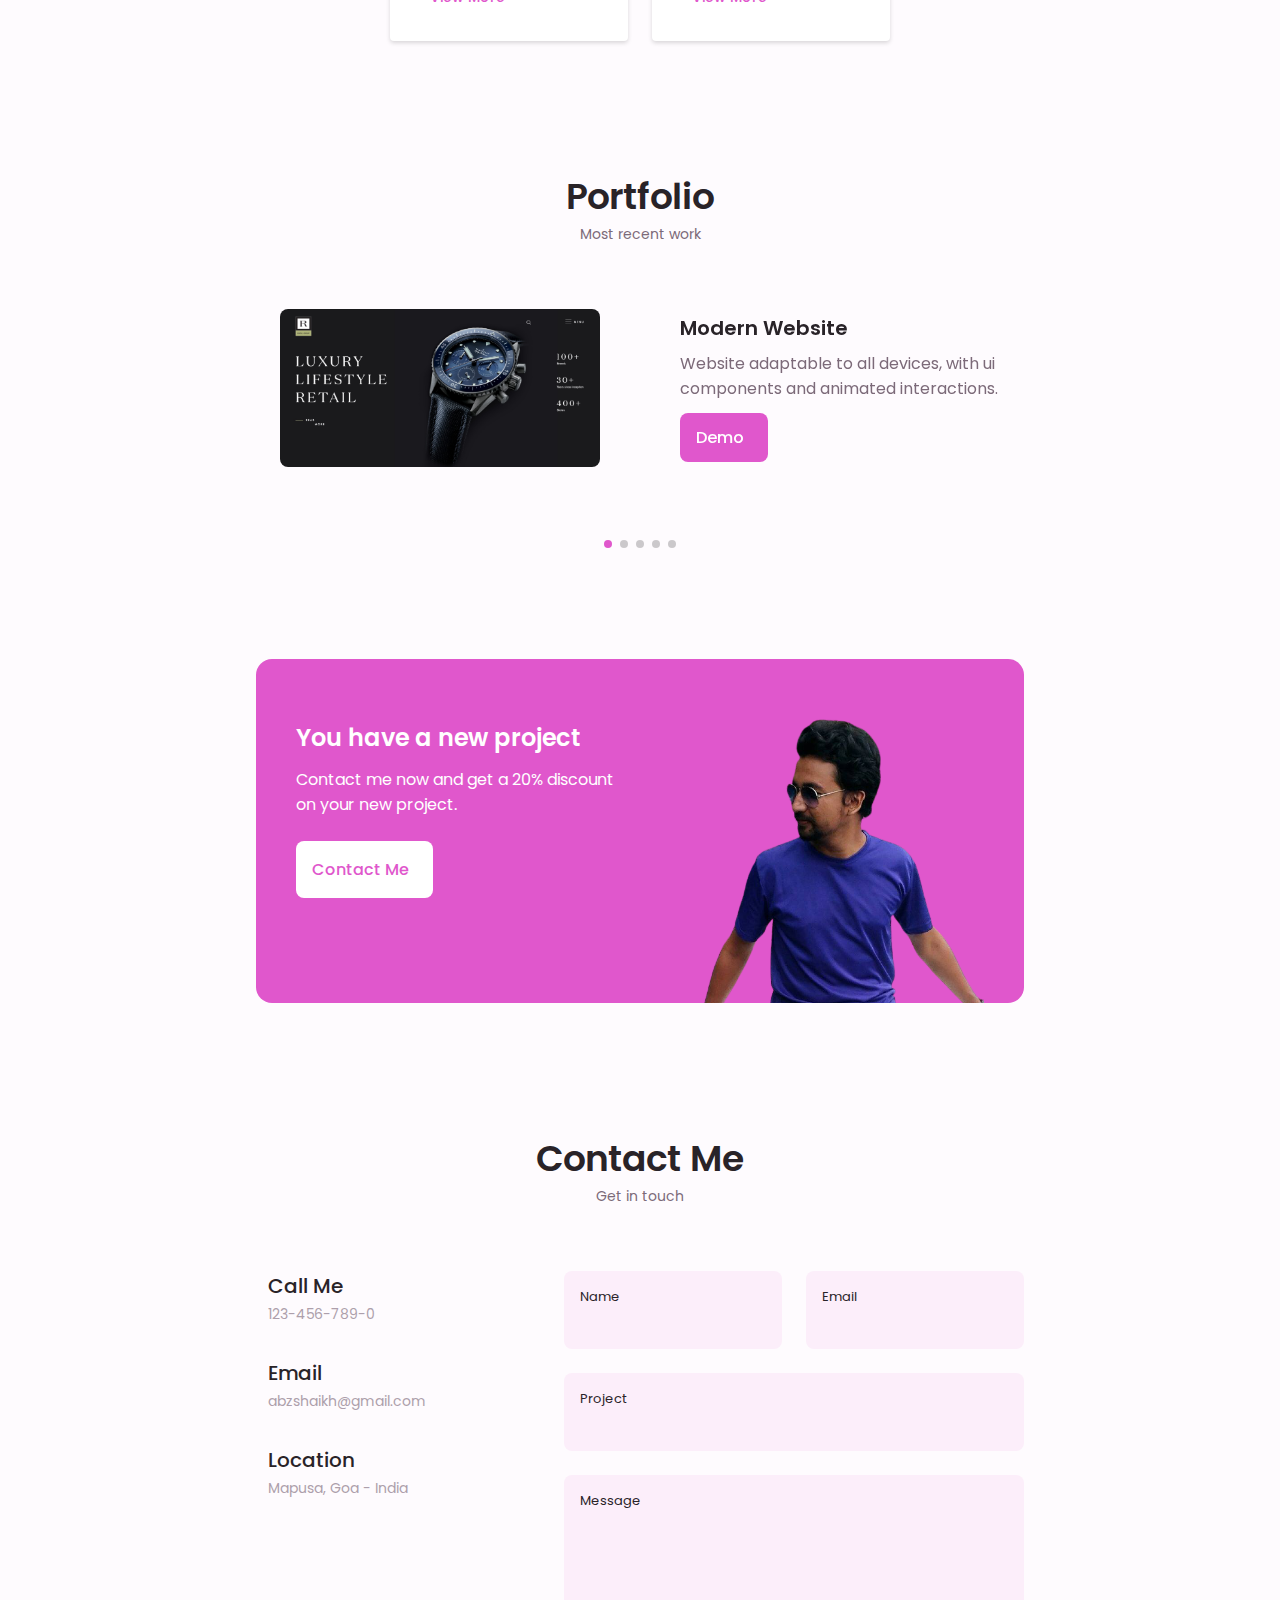
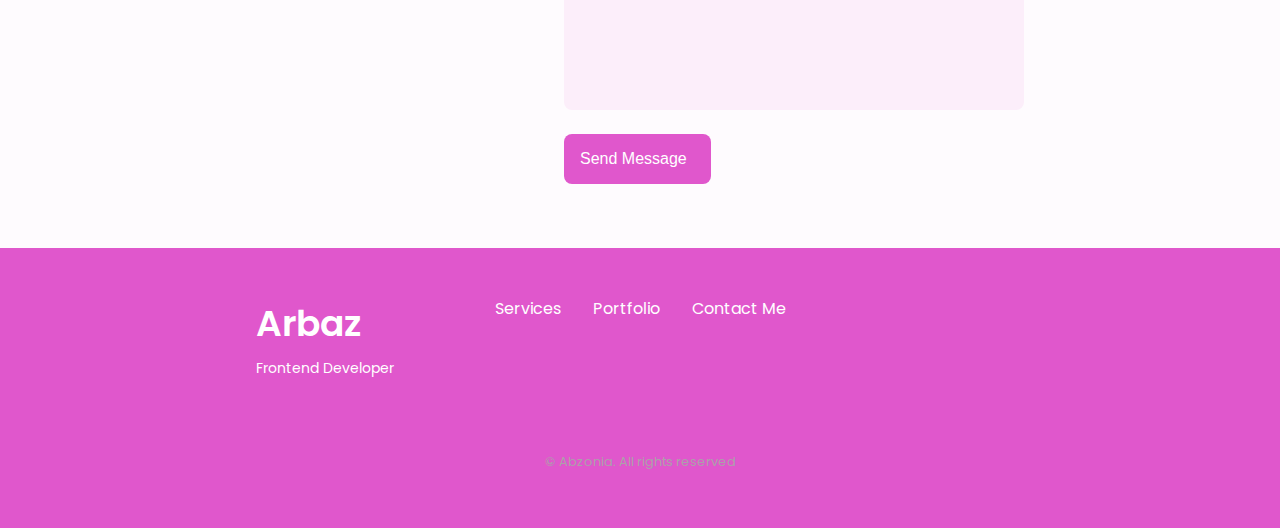
==== commit 519c7099: "added form validation" ====
--- a/index.html
+++ b/index.html
@@ -726,18 +726,18 @@
                         <div class="contact__inputs grid">
                             <div class="contact__content">
                                 <label for="" class="contact__label">Name</label>
-                                <input type="text" class="contact__input" name="name">
+                                <input type="text" class="contact__input" name="name" required>
                             </div>
 
                             <div class="contact__content">
                                 <label for="" class="contact__label">Email</label>
-                                <input type="email" class="contact__input" name="email">
+                                <input type="email" class="contact__input" name="email" pattern="[a-z0-9._%+-]+@[a-z0-9.-]+\.[a-z]{2,}$" title="please enter valid email [something@something.com]." required>
                             </div>
                         </div>
 
                         <div class="contact__content">
                             <label for="" class="contact__label">Project</label>
-                            <input type="text" class="contact__input" name="project">
+                            <input type="text" class="contact__input" name="project" required>
                         </div>
                         <div class="contact__content">
                             <label for="" class="contact__label">Message</label>
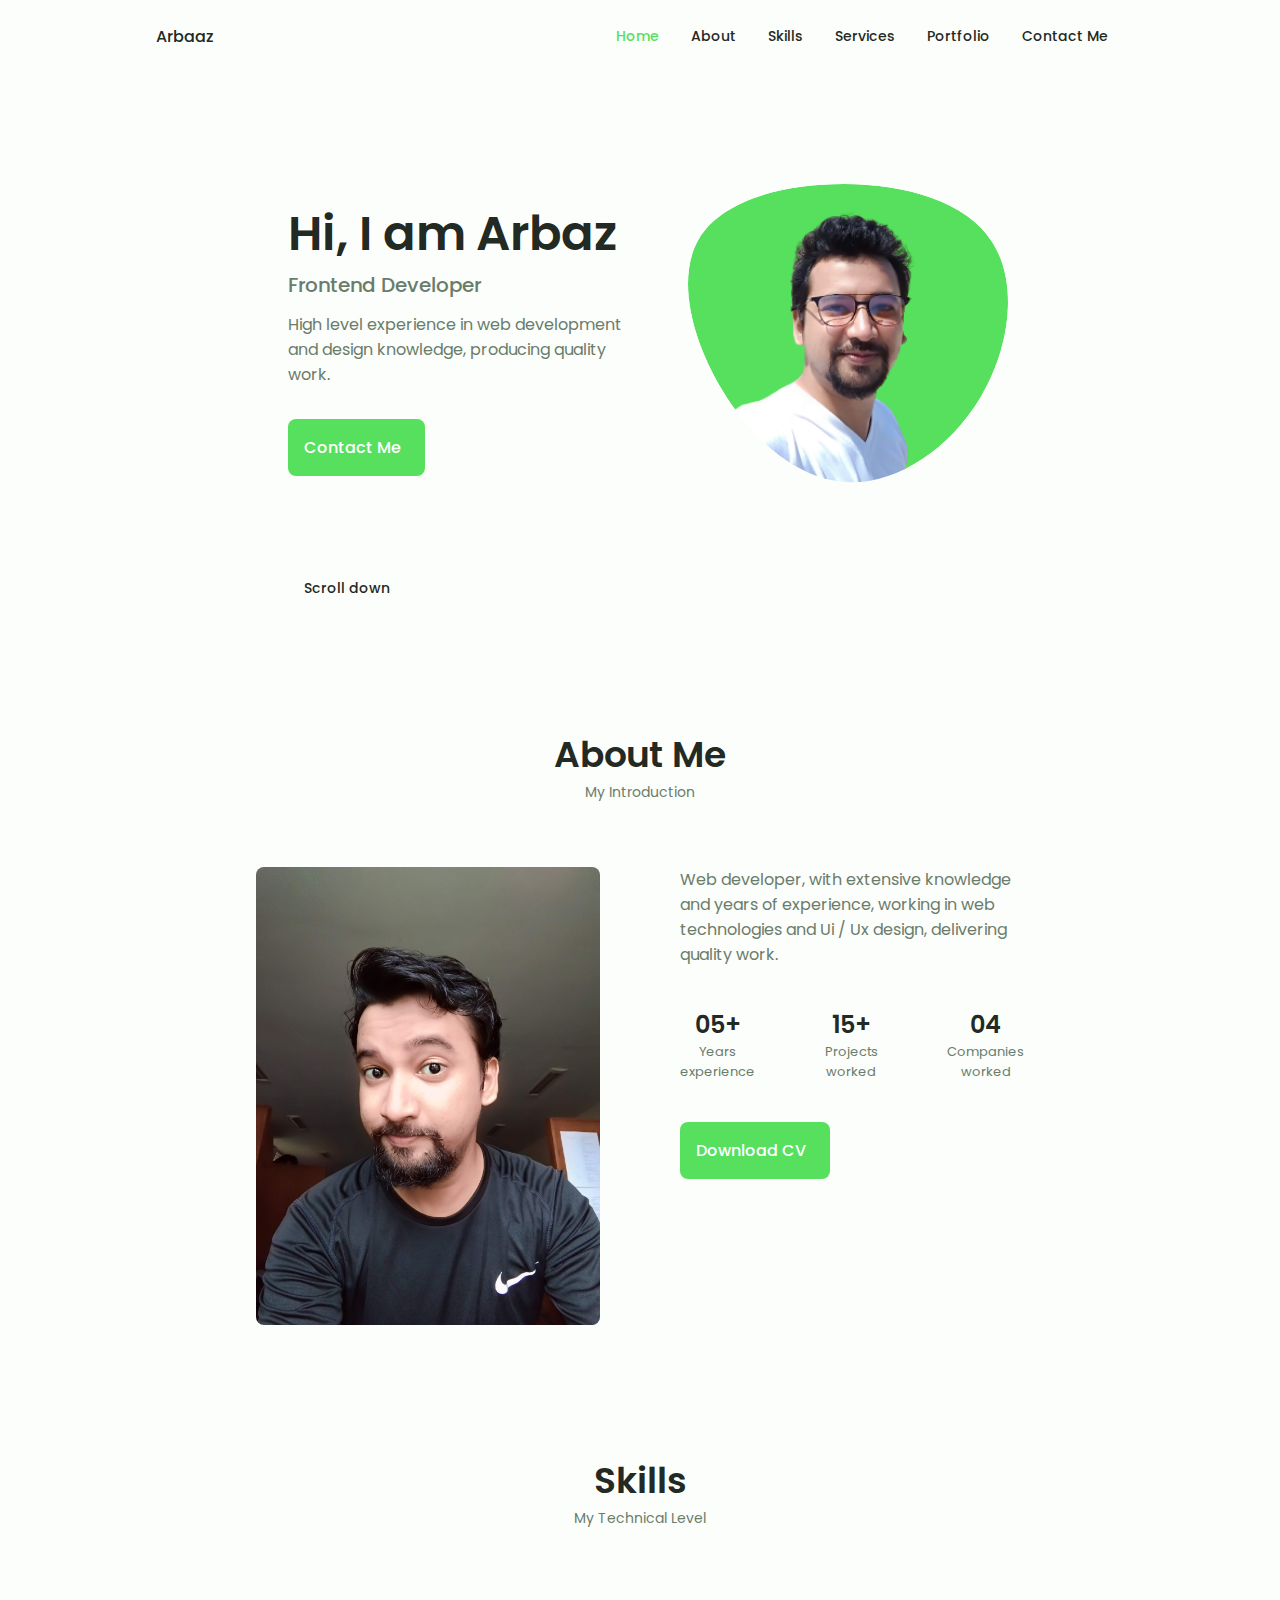
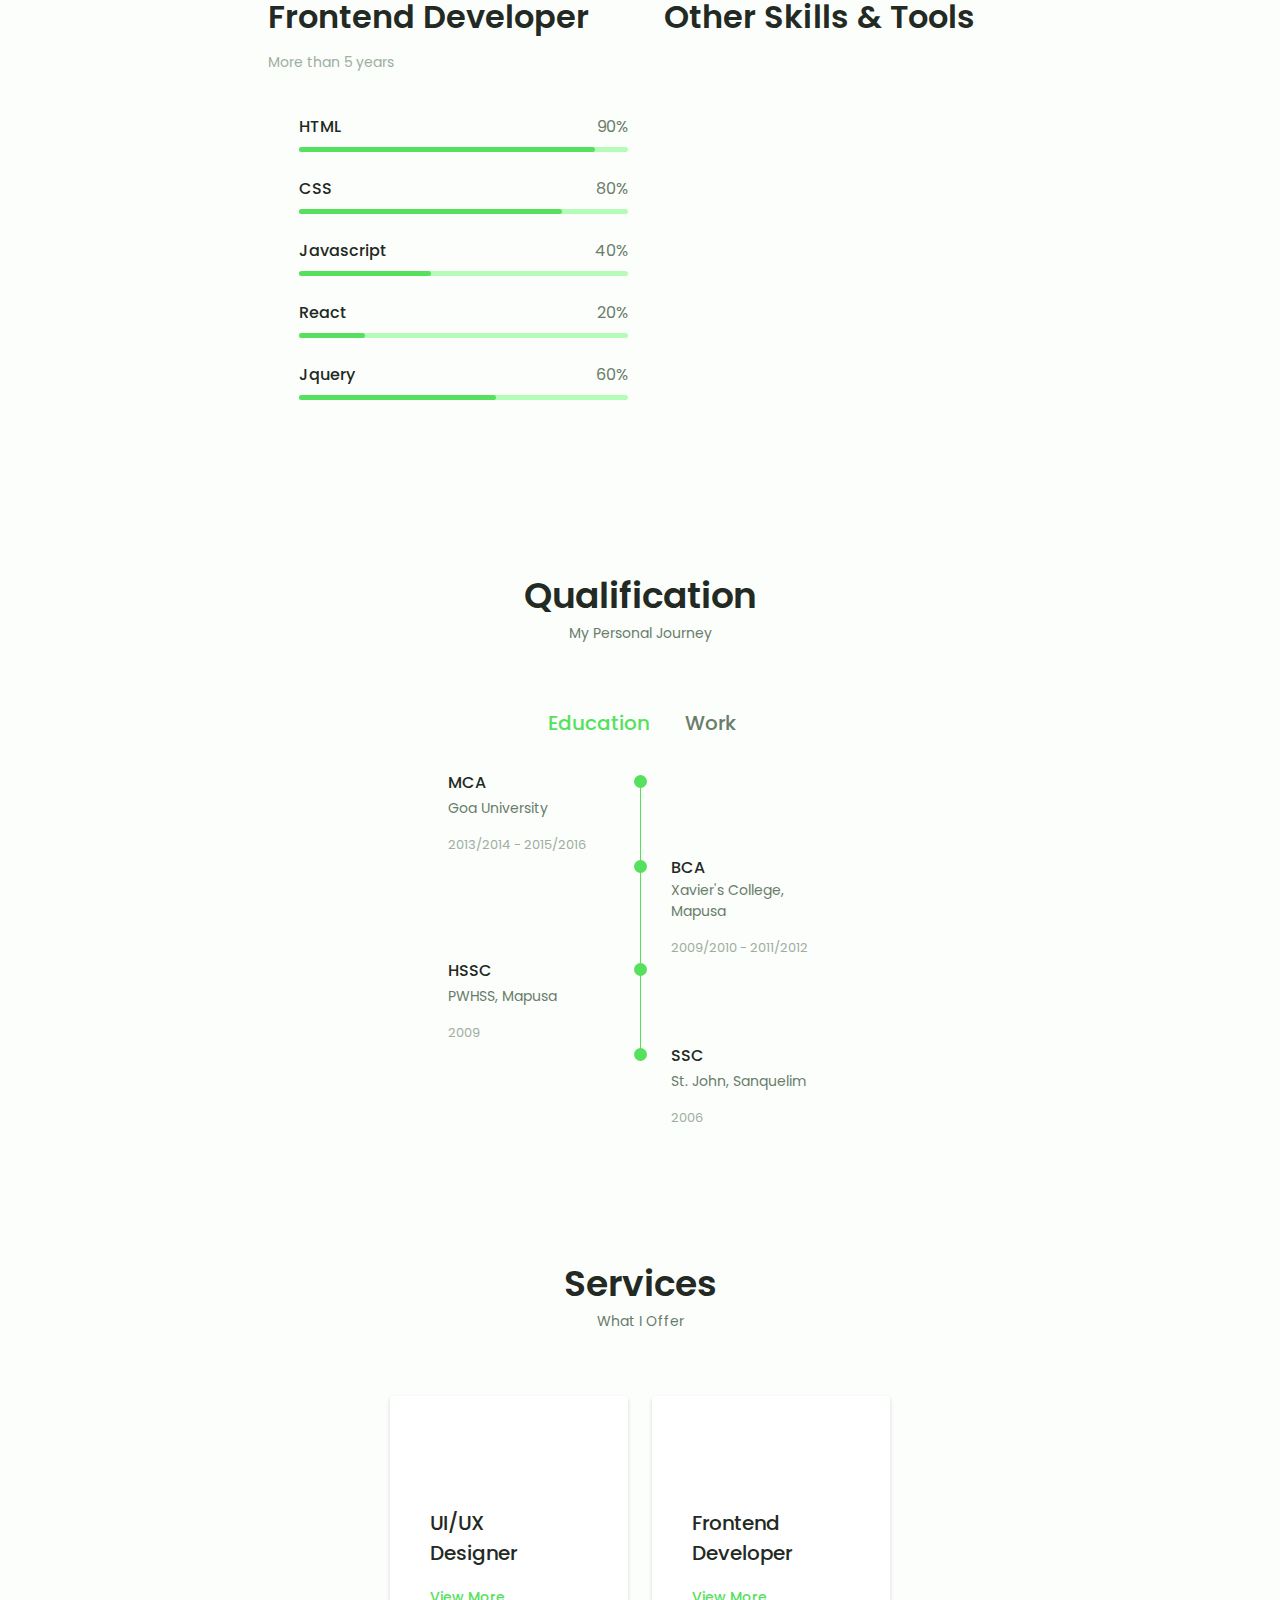
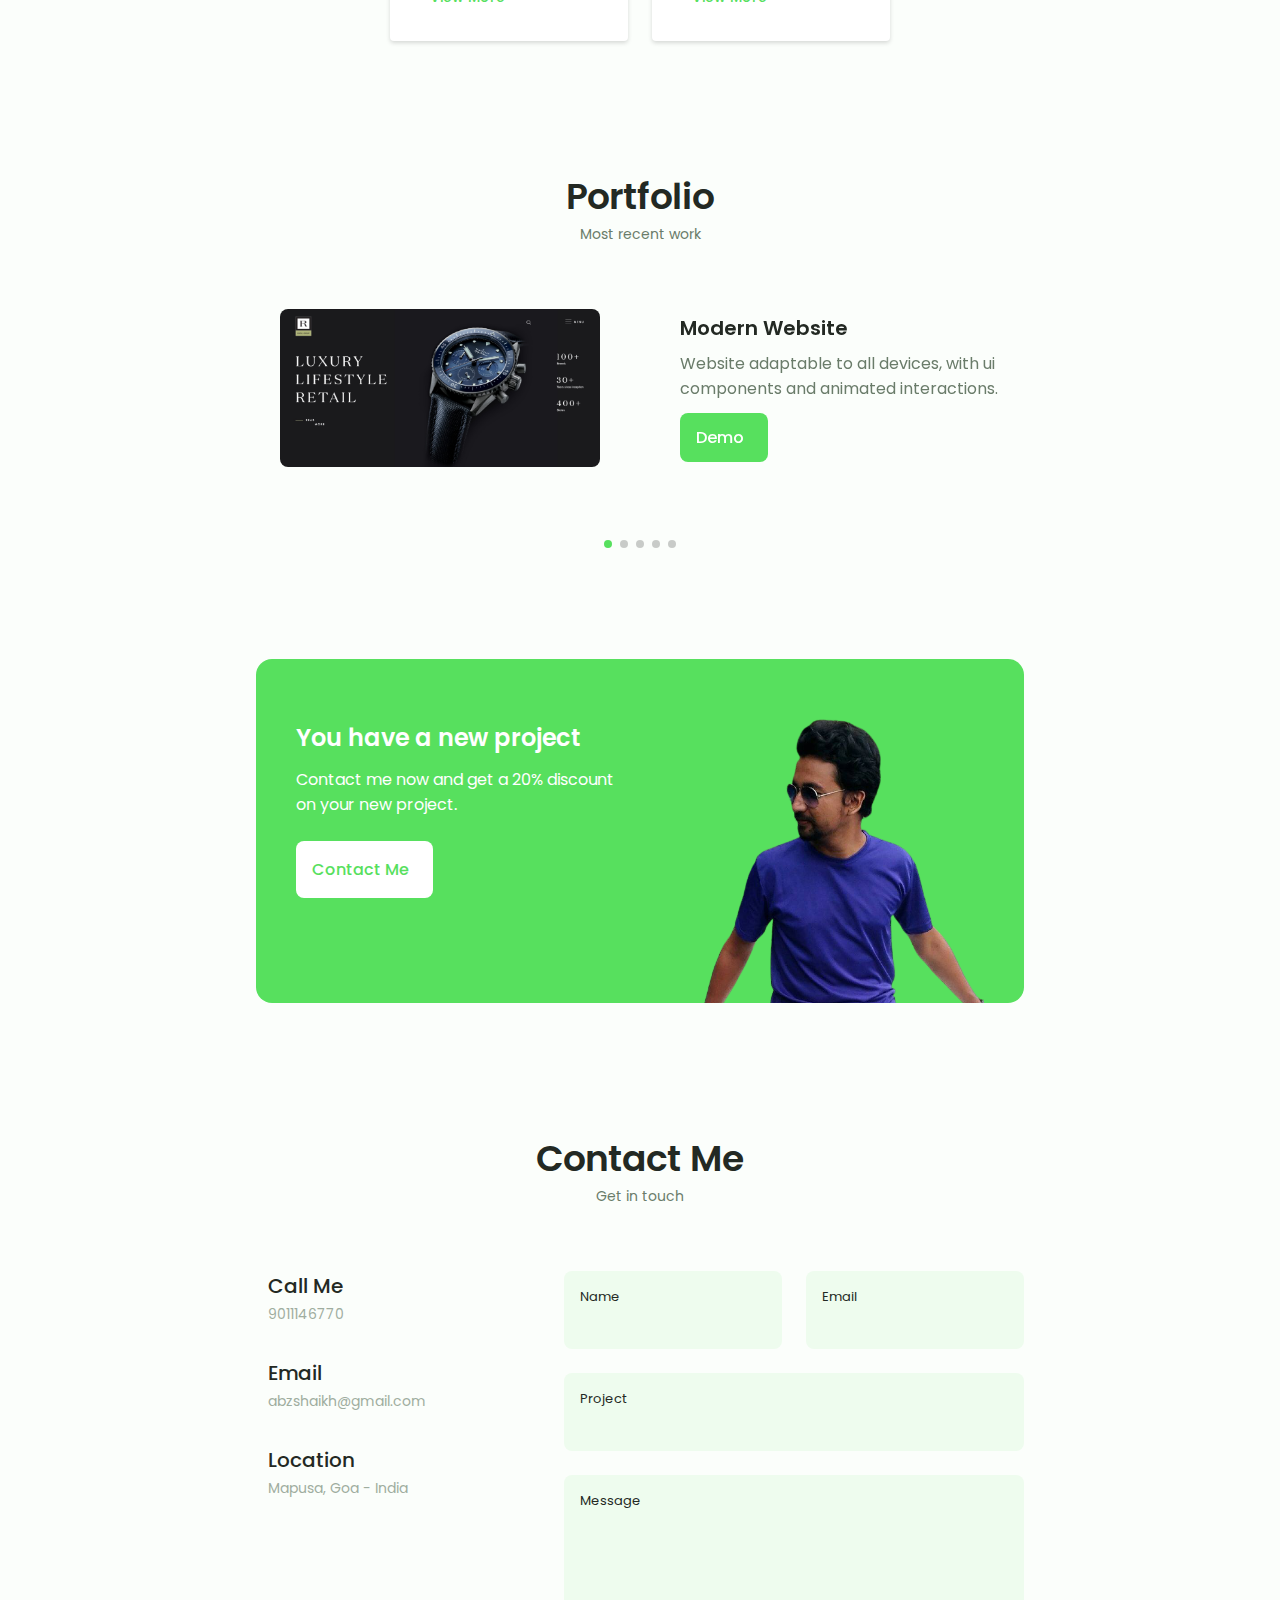
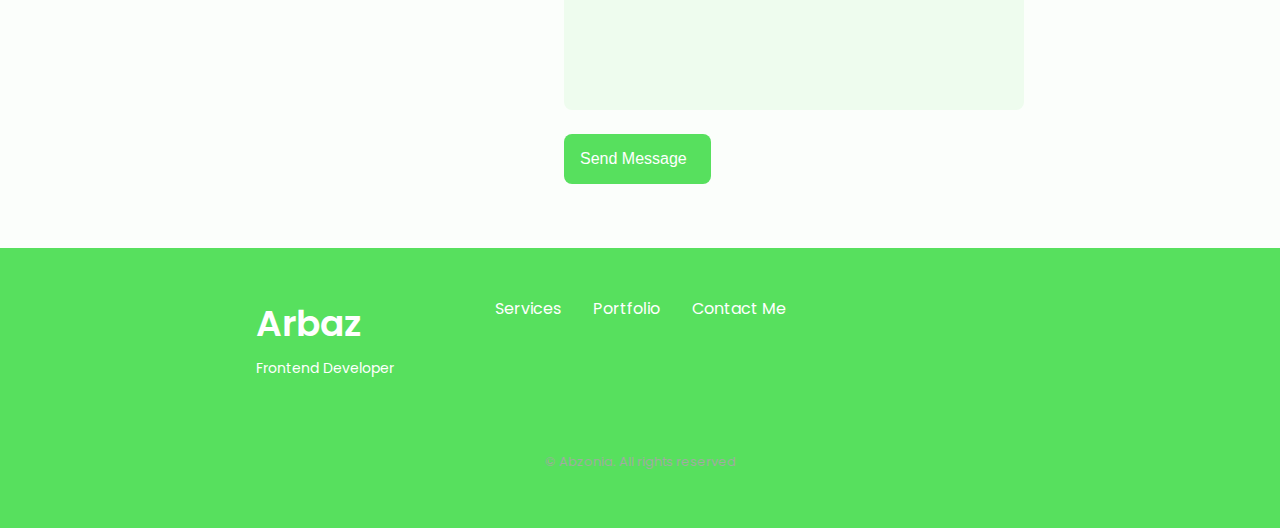
==== commit 621a6b3f: "changed home image" ====
--- a/index.html
+++ b/index.html
@@ -99,7 +99,7 @@
                                     165.547 130.807 187.559 100.226 186.353C69.6454 185.297 41.0228 161.023 21.7403 
                                     129.362C2.45775 97.8511 -7.48481 59.1033 6.67581 34.5279C20.9871 10.1032 59.7028 
                                     -0.149132 97.9666 0.00163737C136.23 0.303176 174.193 10.857 190.312 36.4879Z"/>
-                                    <image class="home__blob-img" x='-95' y="-30" href="assets/img/top-removebg.png"/>
+                                    <image class="home__blob-img" x='-95' y="-80" href="assets/img/top-removebg.png"/>
                                 </g>
                             </svg>
                         </div>
@@ -699,7 +699,7 @@
 
                             <div>
                                 <h3 class="contact__title">Call Me</h3>
-                                <span class="contact__subtitle">123-456-789-0</span>
+                                <span class="contact__subtitle">9011146770</span>
                             </div>
                         </div>
 
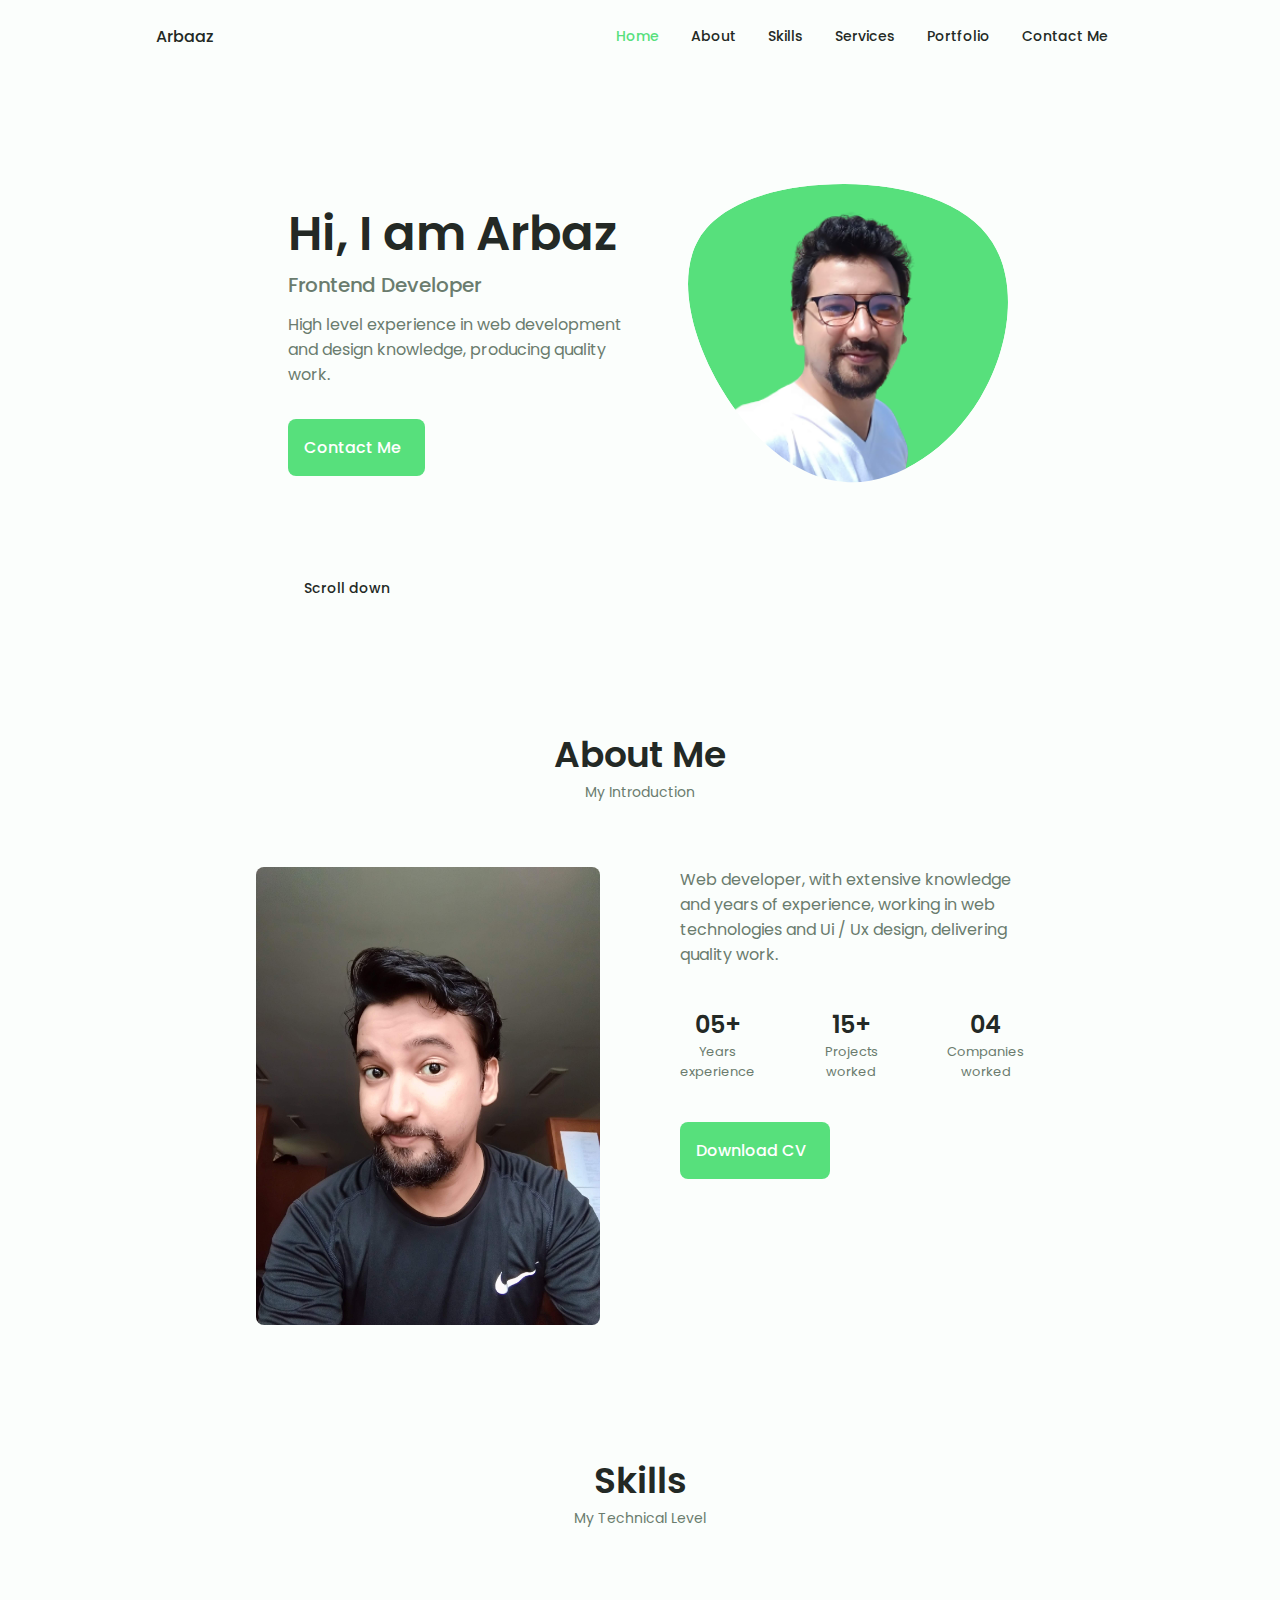
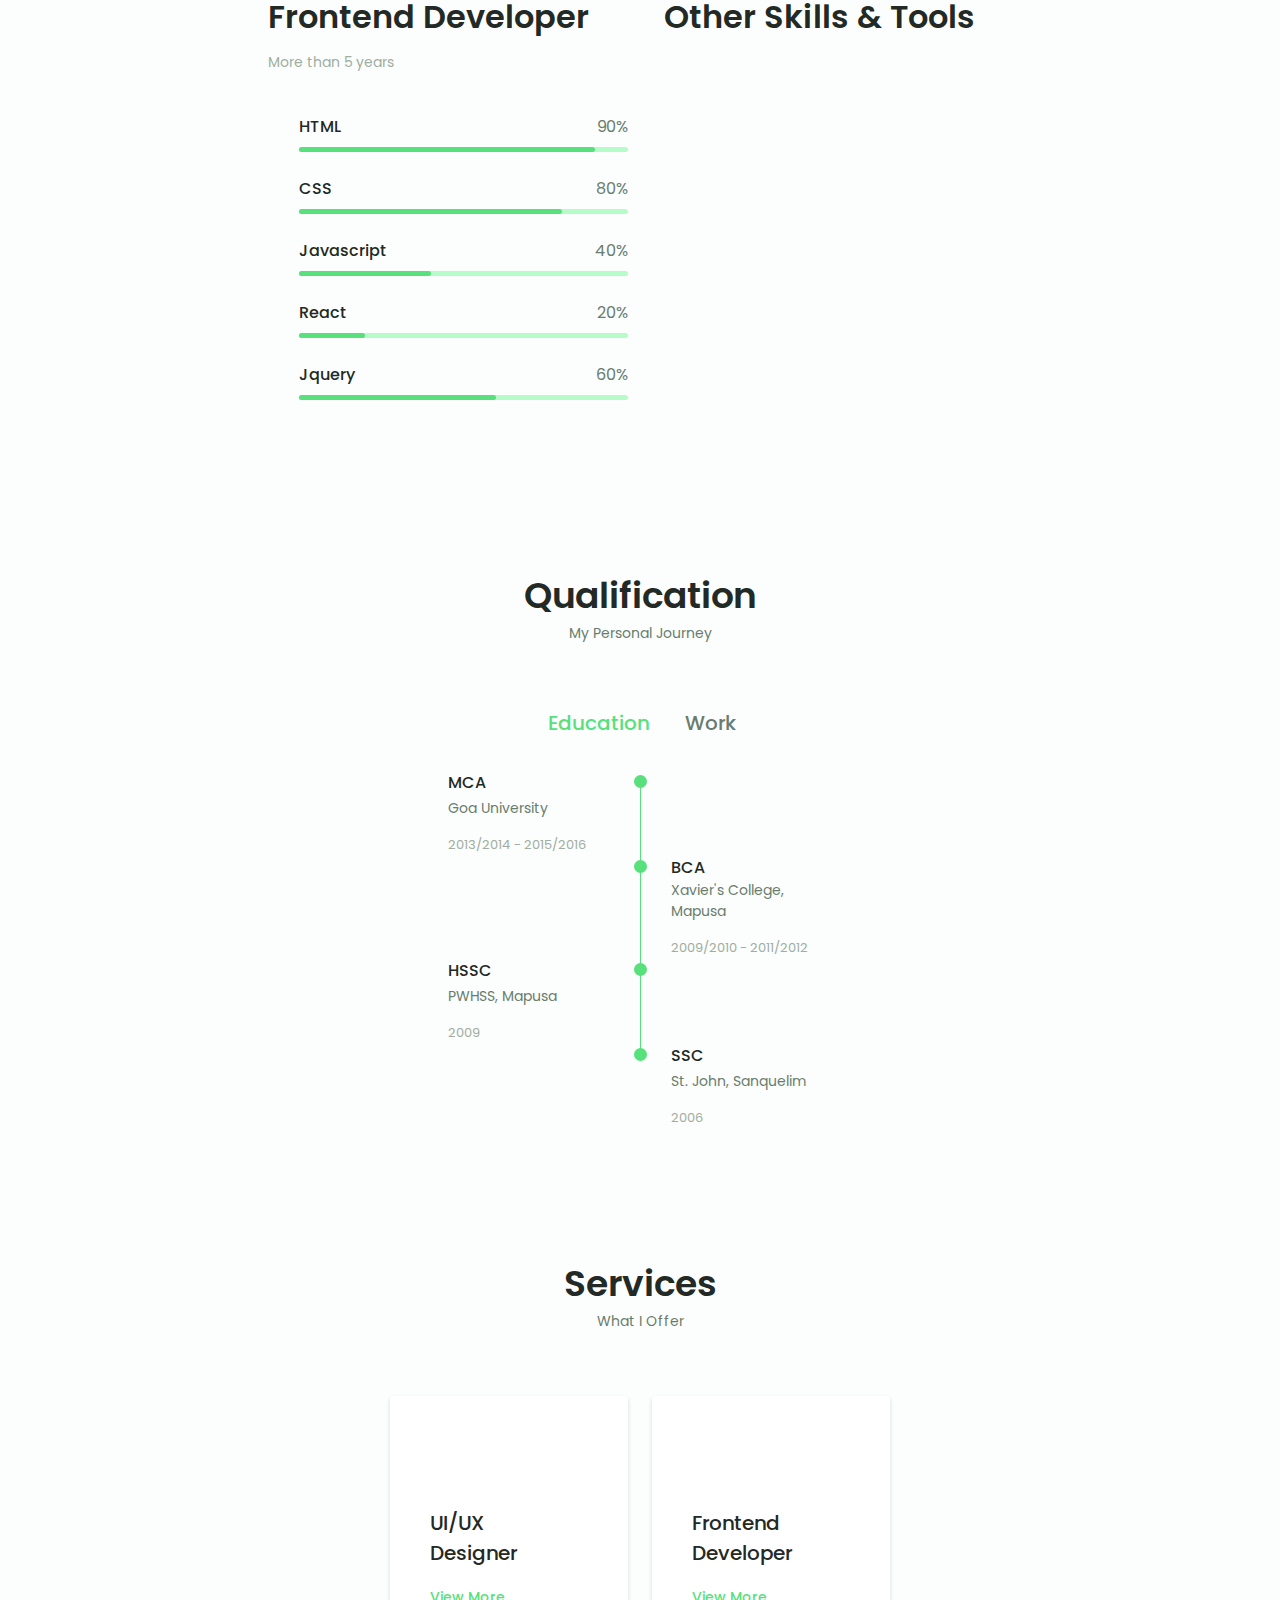
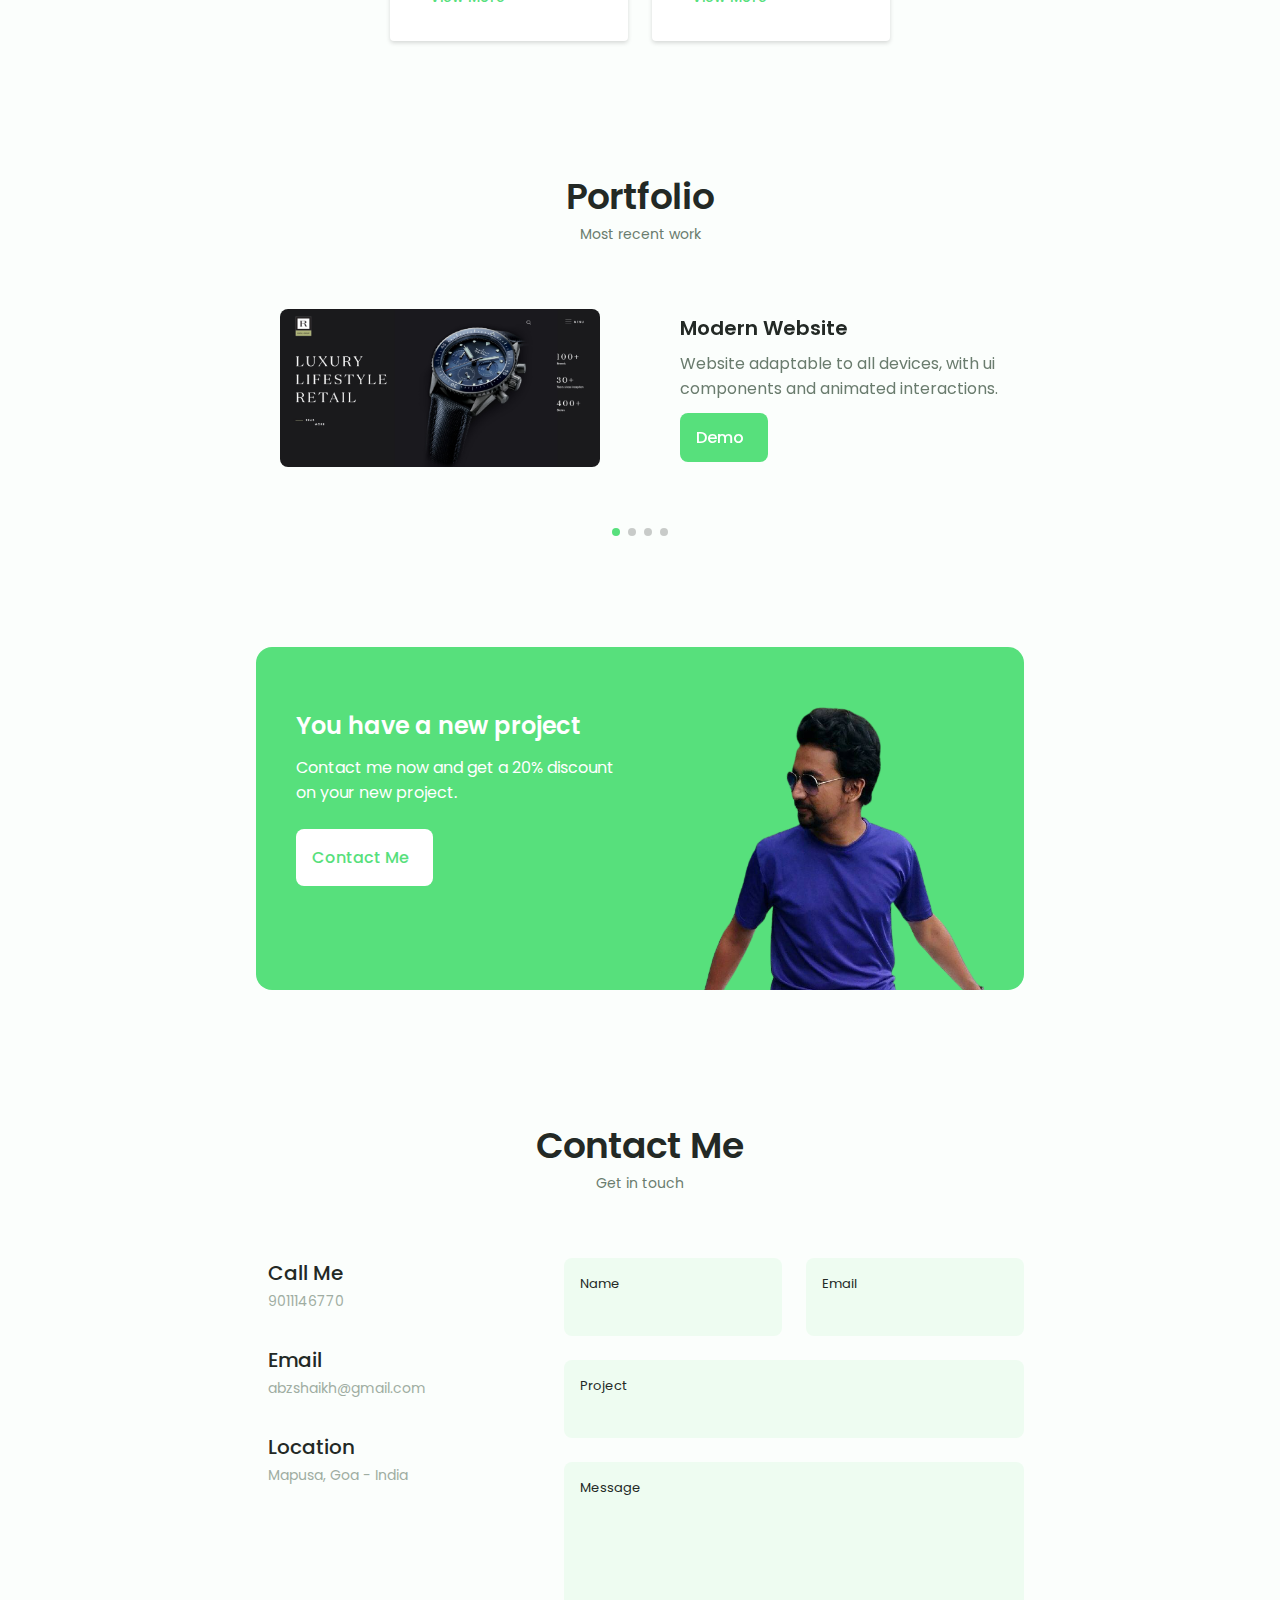
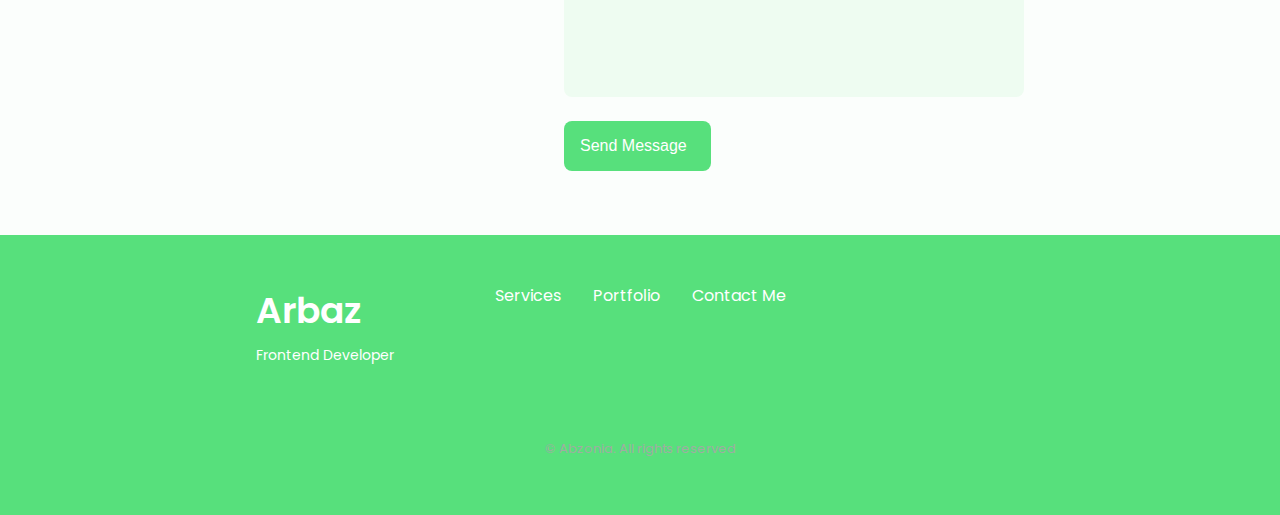
==== commit 932d8ed9: "removed verbal visial" ====
--- a/index.html
+++ b/index.html
@@ -605,7 +605,7 @@
                         </div>
 
                         <!-- Portfolio 3 -->
-                        <div class="portfolio__content grid swiper-slide">
+                        <!-- <div class="portfolio__content grid swiper-slide">
                             <img src="assets/img/verbal.jpg" alt="" class="portfolio__img">
 
                             <div class="portfolio__data">
@@ -617,7 +617,7 @@
                                     <i class="uil uil-arrow-right button__icon"></i>
                                 </a>
                             </div>
-                        </div>
+                        </div> -->
 
                         <!-- Portfolio 4 -->
                         <div class="portfolio__content grid swiper-slide">
